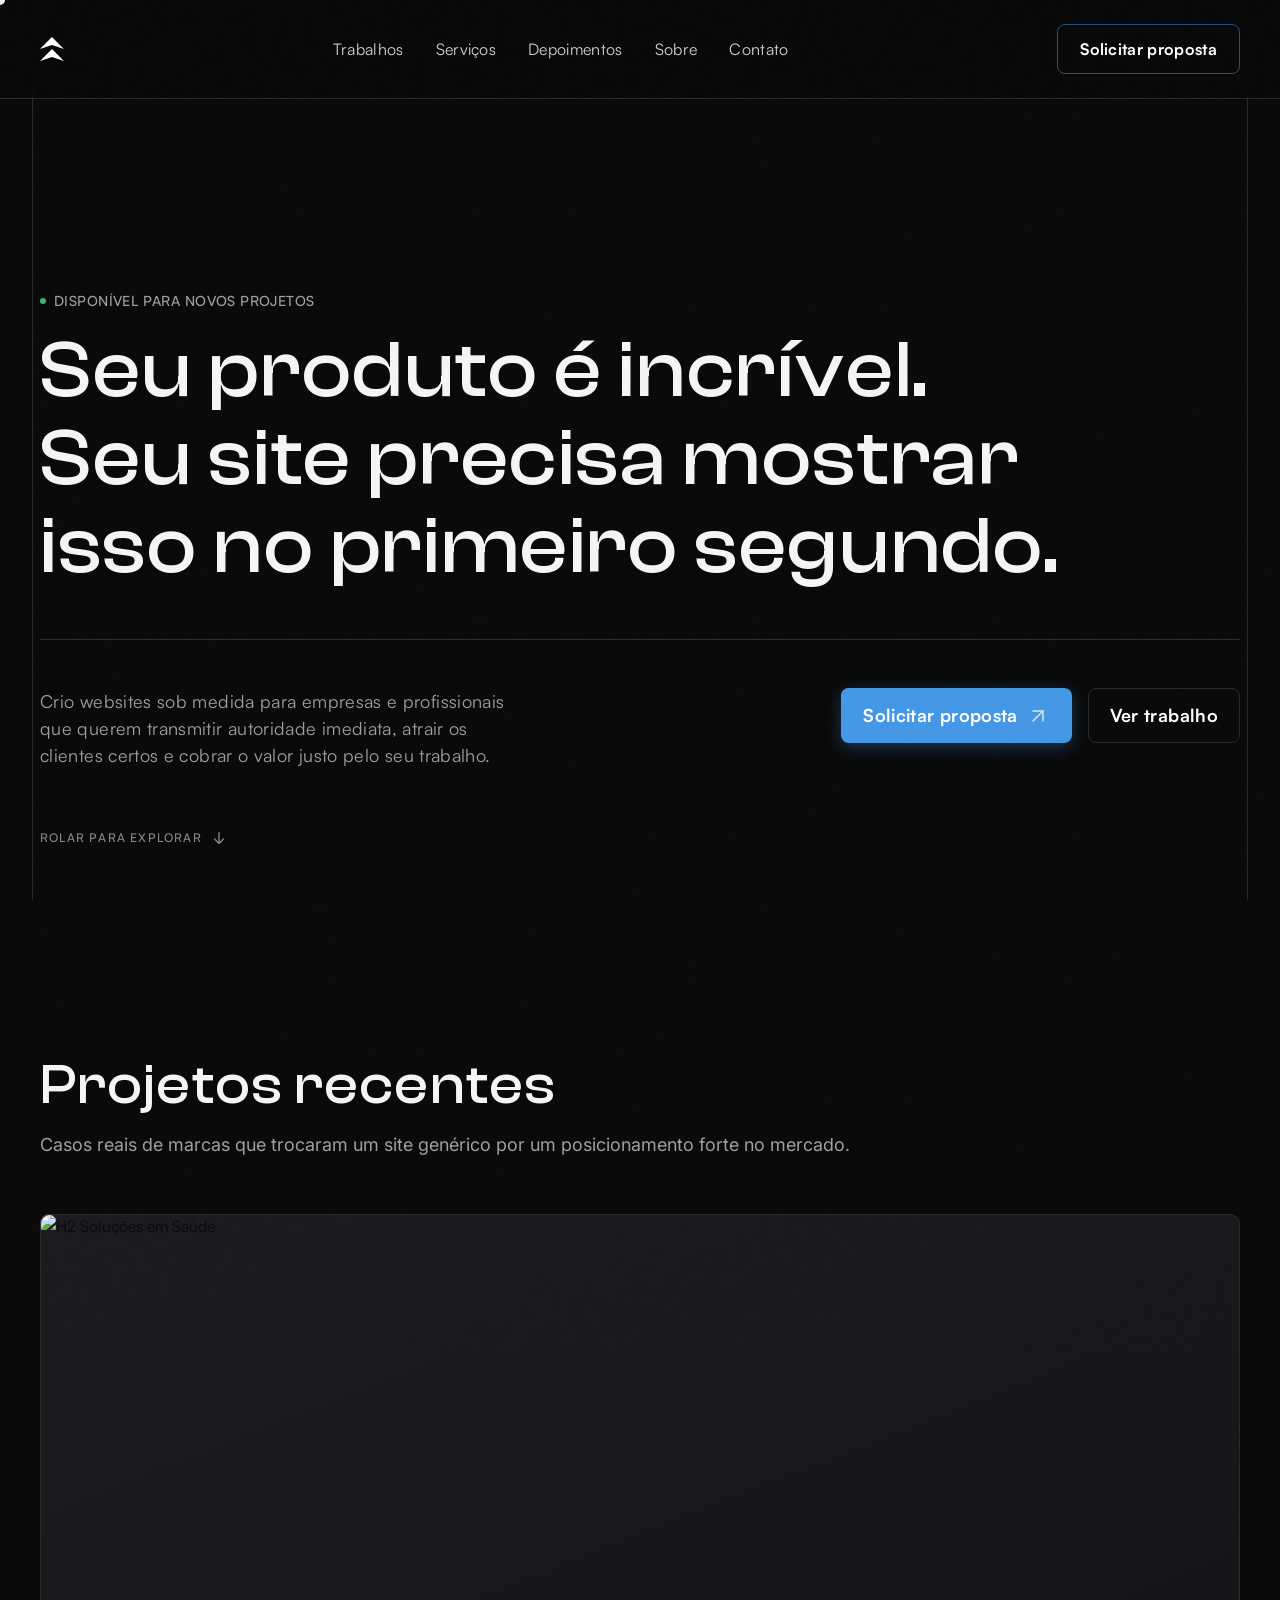
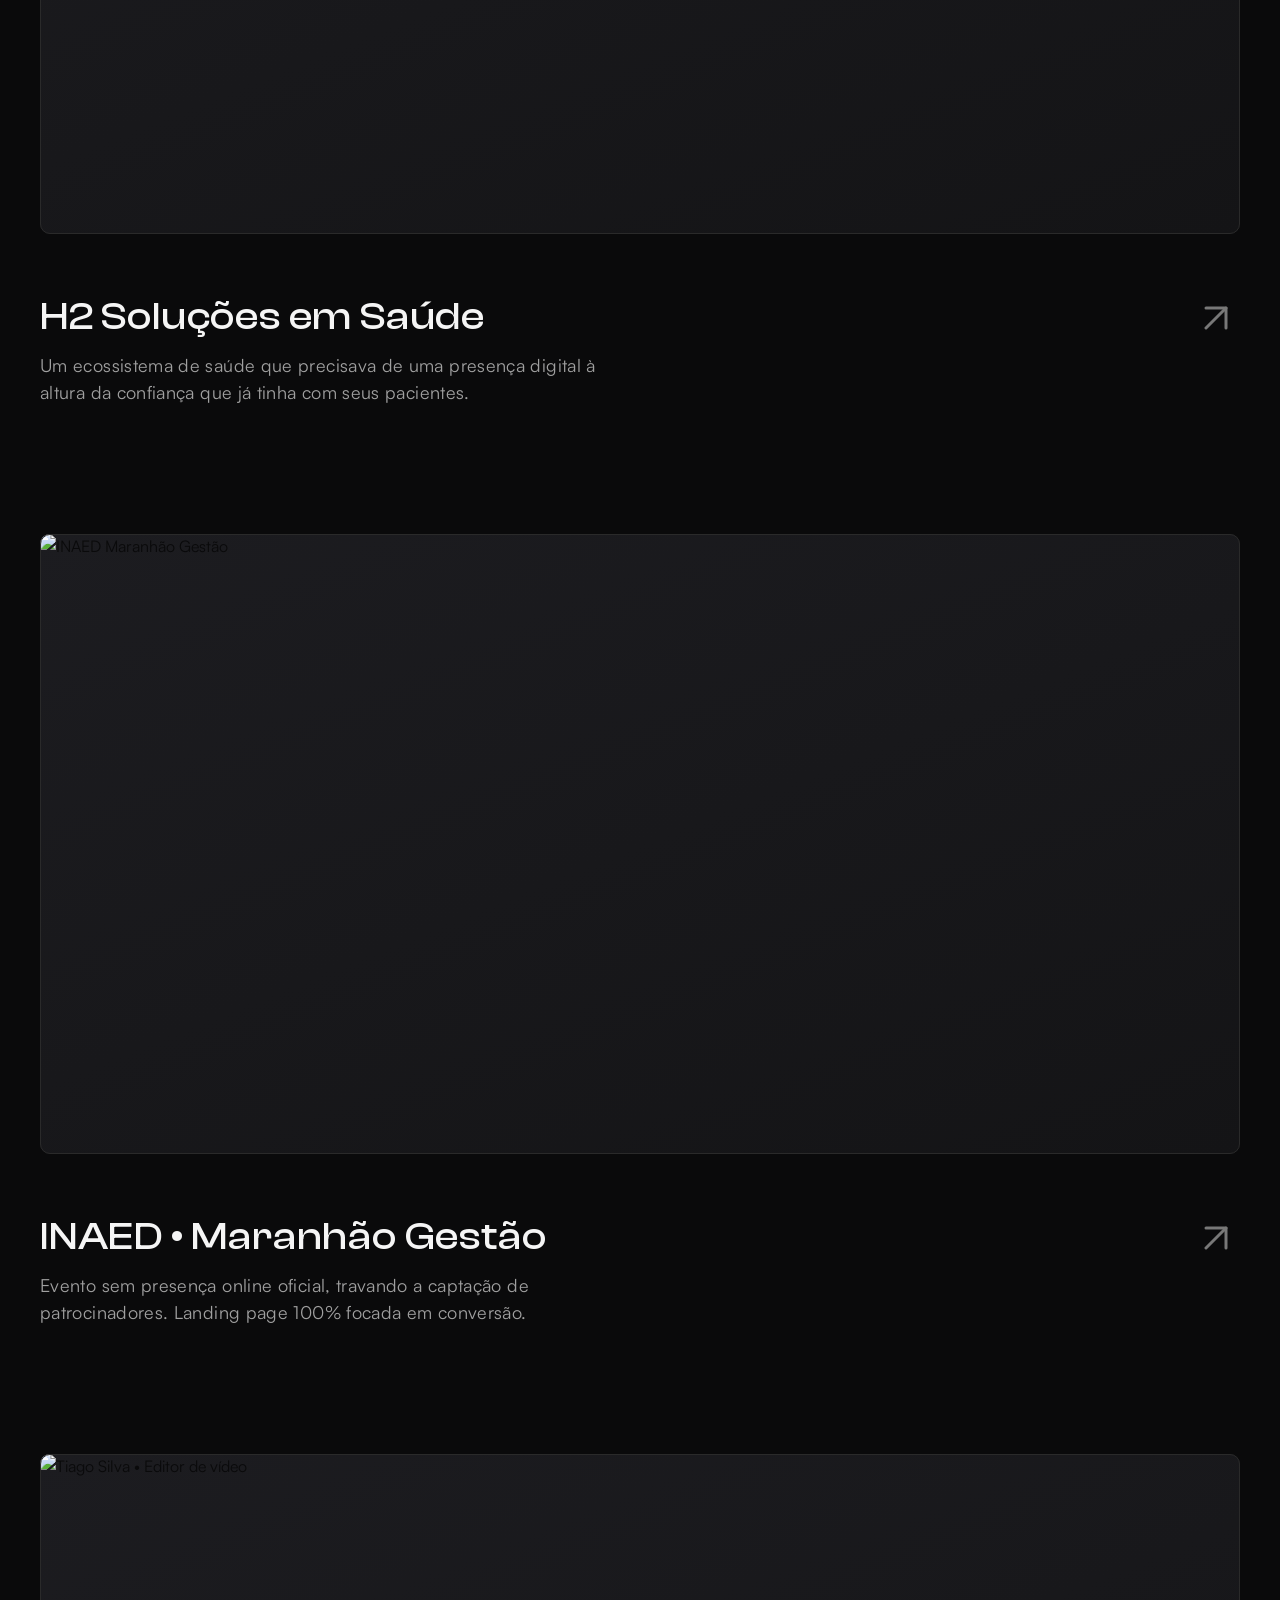
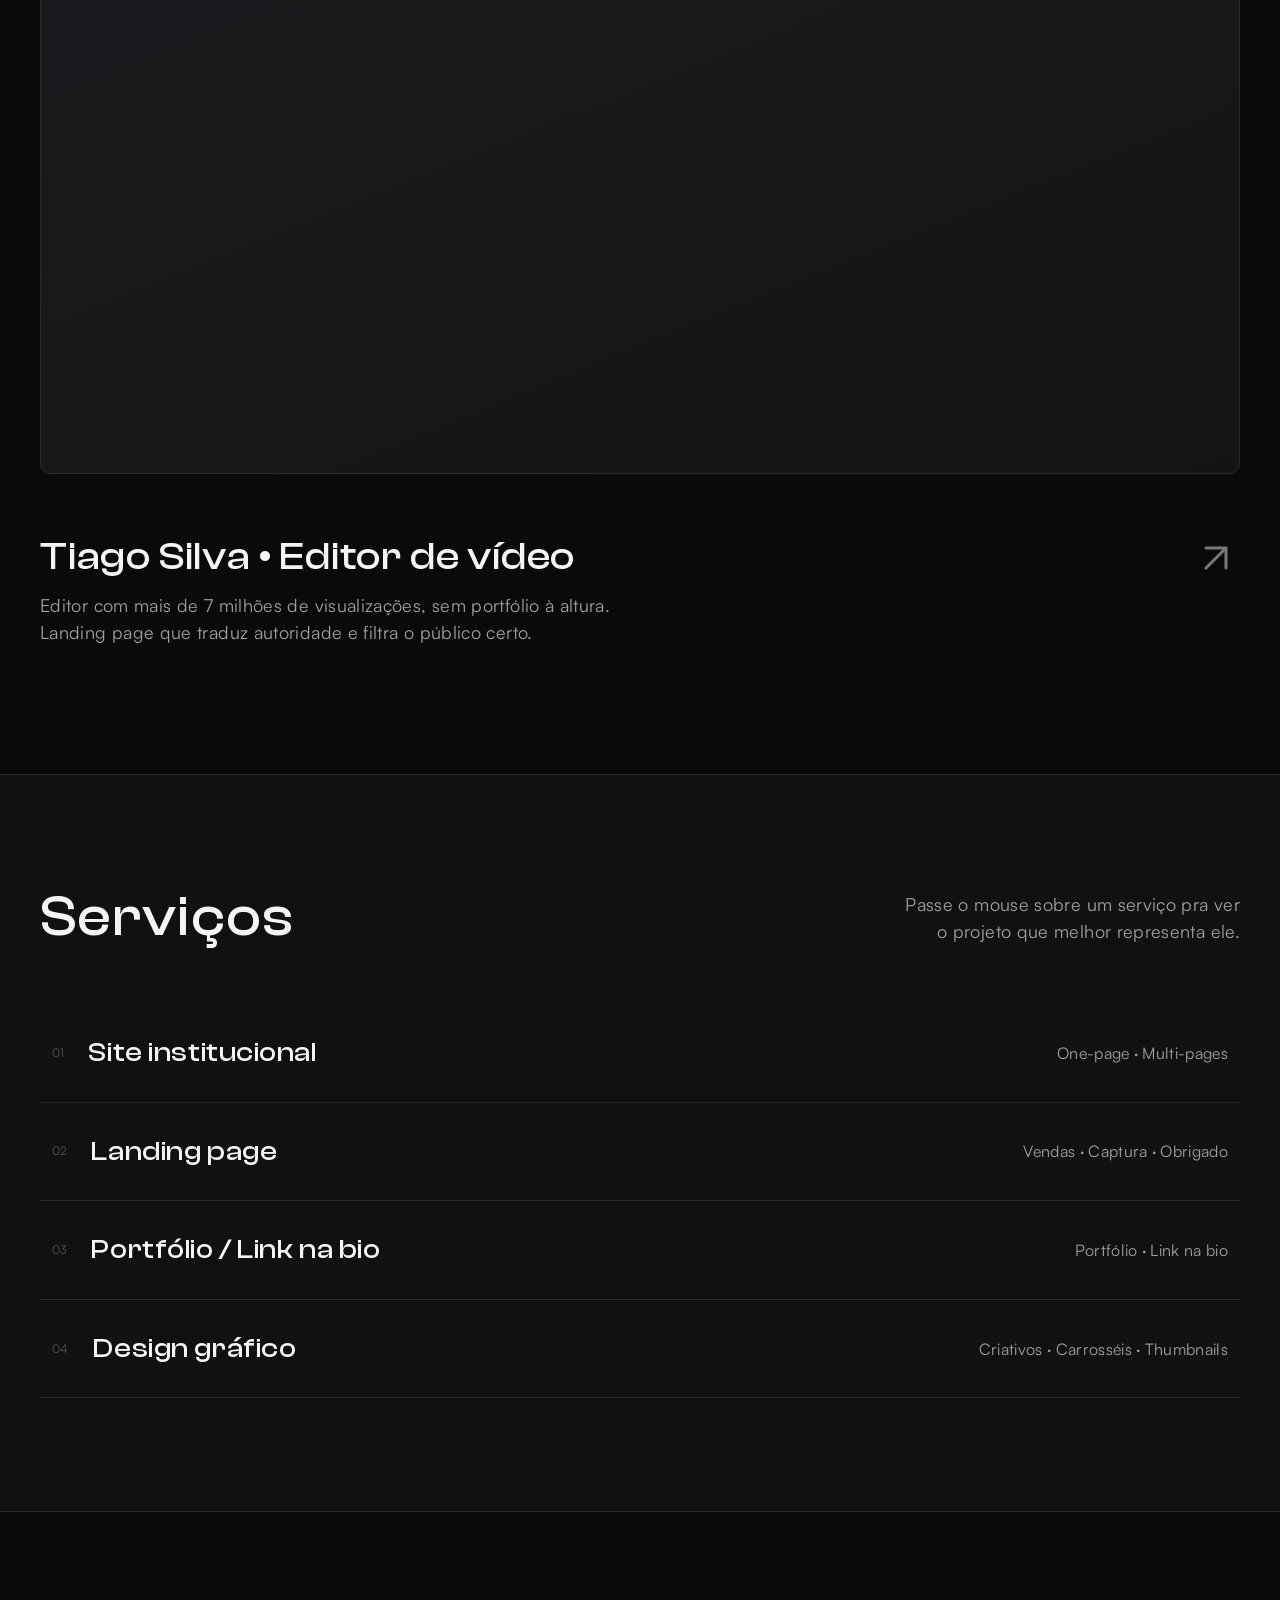
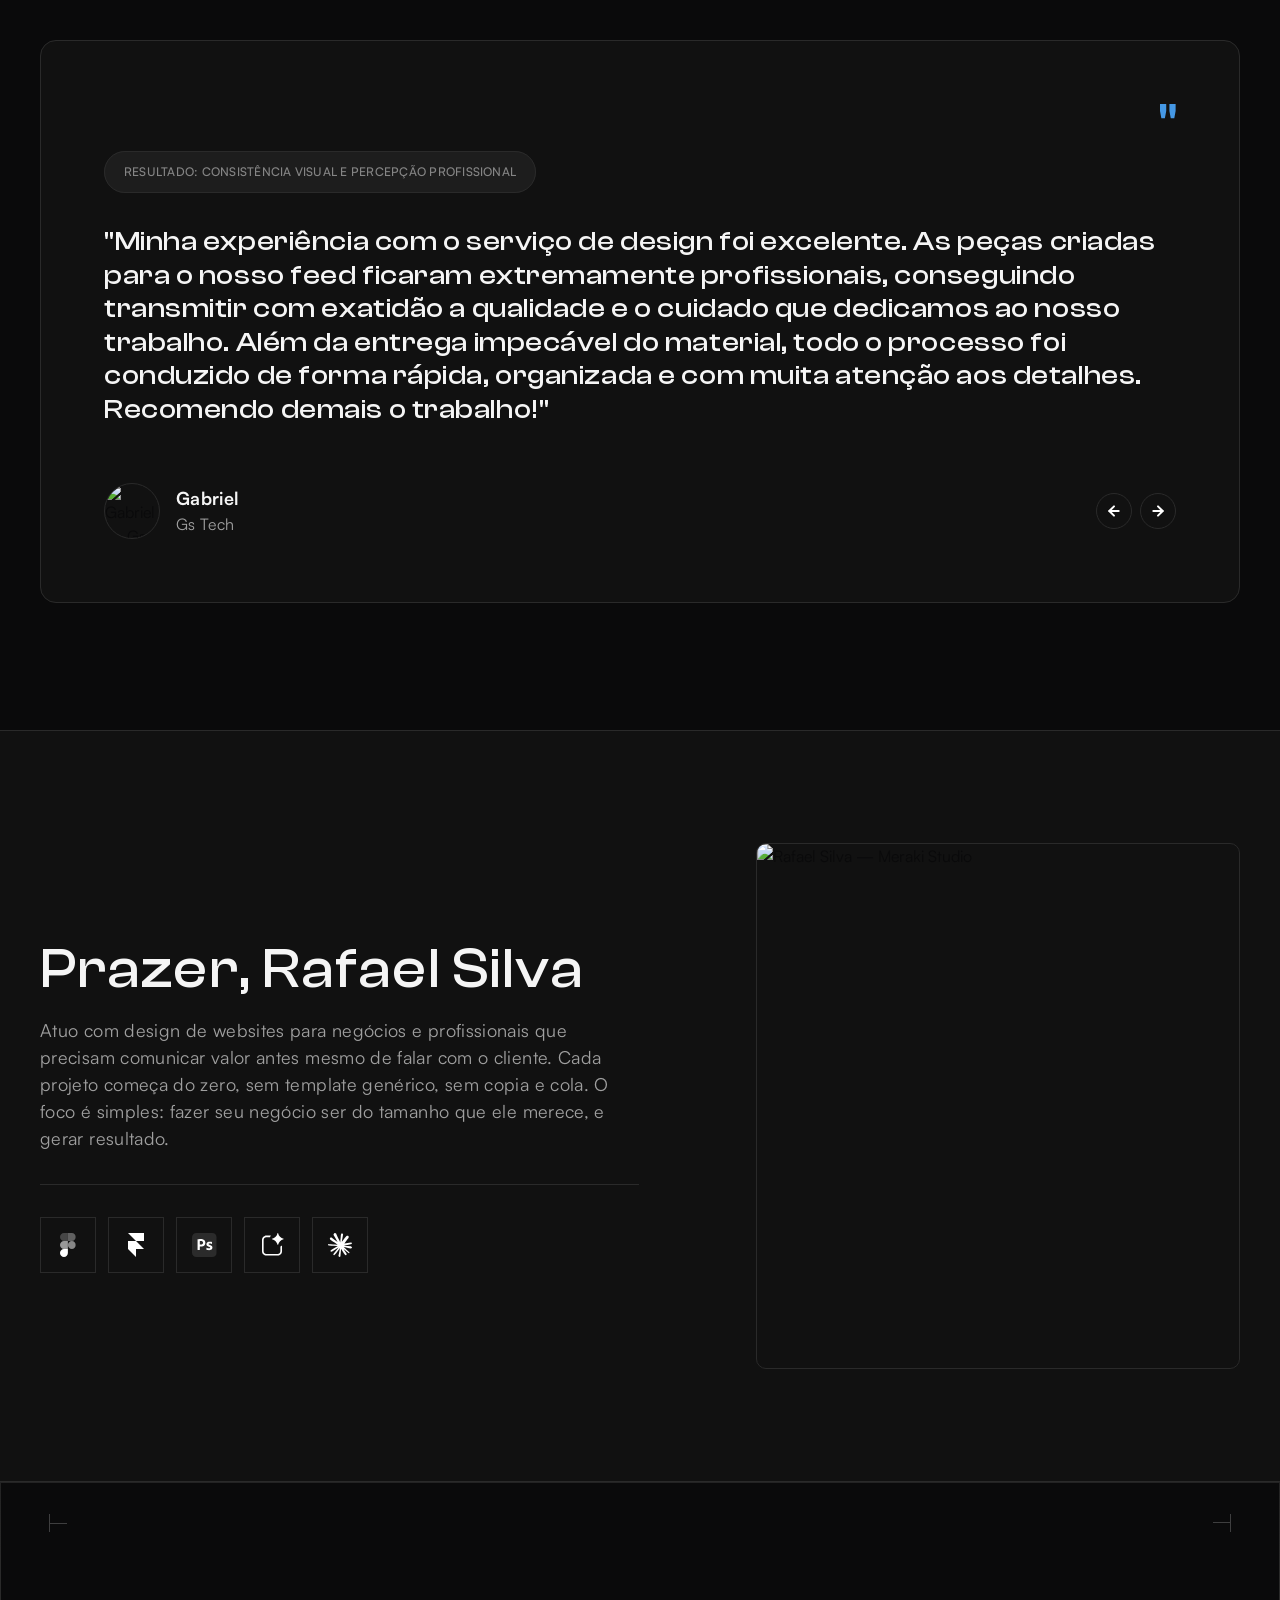
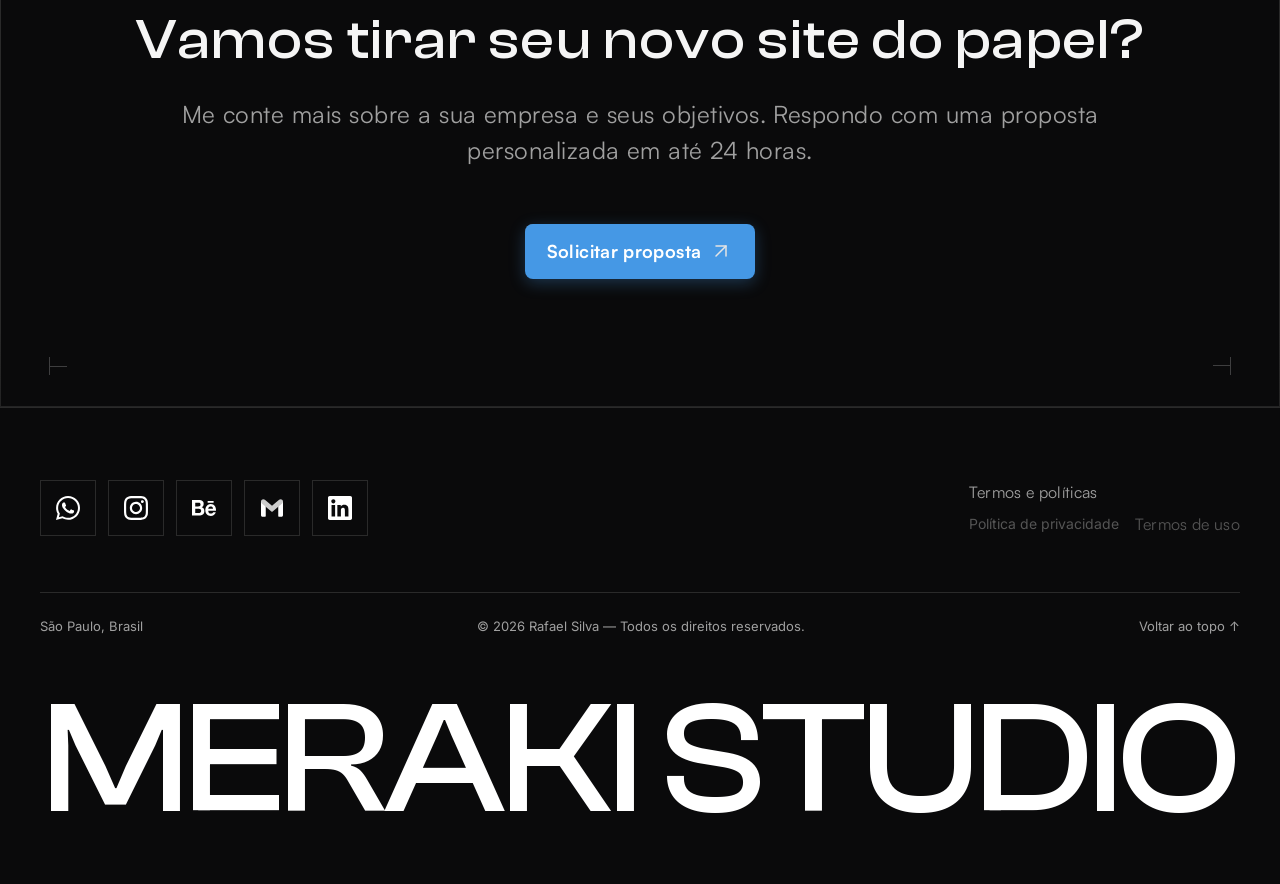
==== index.html @ 30321457 "Fix: Resolve race condition of clientWidth zero on page load by introducing real-time dimension chan" ====
<!DOCTYPE html>
<html lang="pt-BR">
<head>
  <meta charset="UTF-8" />
  <meta name="viewport" content="width=device-width, initial-scale=1.0" />

  <!-- Primary Meta Tags -->
  <title>Meraki Studio — Design de Websites & UI Design</title>
  <meta name="title" content="Meraki Studio — Design de Websites & UI Design" />
  <meta name="description" content="Seu produto é incrível. Seu site precisa mostrar isso no primeiro segundo. Crio websites sob medida para empresas e profissionais que querem transmitir autoridade e converter clientes." />
  <meta name="author" content="Rafael Silva — Meraki Studio" />
  <meta name="theme-color" content="#0A0A0B" />
  <link rel="canonical" href="https://merakistudio.com.br/" />

  <!-- Favicon & App Icons -->
  <link rel="icon" type="image/svg+xml" href="https://res.cloudinary.com/dxlwbkzqq/image/upload/v1784583623/Logo_Branca_2_lqklw1.svg" />
  <link rel="apple-touch-icon" href="https://res.cloudinary.com/dxlwbkzqq/image/upload/v1784583623/Logo_Branca_2_lqklw1.svg" />
  <link rel="manifest" href="site.webmanifest" />

  <!-- Open Graph / Facebook / WhatsApp -->
  <meta property="og:type" content="website" />
  <meta property="og:url" content="https://merakistudio.com.br/" />
  <meta property="og:title" content="Meraki Studio — Design de Websites & UI Design" />
  <meta property="og:description" content="Seu produto é incrível. Seu site precisa mostrar isso no primeiro segundo. Crio websites sob medida para empresas e profissionais que querem transmitir autoridade." />
  <meta property="og:image" content="https://res.cloudinary.com/dxlwbkzqq/image/upload/v1784583721/OG_dglxpv.webp" />
  <meta property="og:locale" content="pt_BR" />
  <meta property="og:site_name" content="Meraki Studio" />

  <!-- Twitter Card -->
  <meta name="twitter:card" content="summary_large_image" />
  <meta name="twitter:url" content="https://merakistudio.com.br/" />
  <meta name="twitter:title" content="Meraki Studio — Design de Websites & UI Design" />
  <meta name="twitter:description" content="Seu produto é incrível. Seu site precisa mostrar isso no primeiro segundo. Crio websites sob medida para empresas e profissionais." />
  <meta name="twitter:image" content="https://res.cloudinary.com/dxlwbkzqq/image/upload/v1784583721/OG_dglxpv.webp" />

  <!-- Schema.org JSON-LD Structured Data for Google -->
  <script type="application/ld+json">
  {
    "@context": "https://schema.org",
    "@type": "ProfessionalService",
    "name": "Meraki Studio",
    "image": "https://res.cloudinary.com/dxlwbkzqq/image/upload/v1784583721/OG_dglxpv.webp",
    "@id": "https://merakistudio.com.br/",
    "url": "https://merakistudio.com.br/",
    "telephone": "+5511979637036",
    "priceRange": "$$",
    "address": {
      "@type": "PostalAddress",
      "addressCountry": "BR"
    },
    "founder": {
      "@type": "Person",
      "name": "Rafael Silva"
    },
    "description": "Estúdio especializado em design de websites, landing pages e UI design para marcas e profissionais que buscam autoridade e conversão."
  }
  </script>

  <!-- Resource Hints for CDN Performance -->
  <link rel="preconnect" href="https://res.cloudinary.com" />
  <link rel="dns-prefetch" href="https://res.cloudinary.com" />

  <!-- Fonts -->
  <link rel="preconnect" href="https://fonts.googleapis.com" />
  <link rel="preconnect" href="https://fonts.gstatic.com" crossorigin />
  <link rel="stylesheet" href="https://fonts.googleapis.com/css2?family=Inter:wght@400;500&display=swap" media="print" onload="this.media='all'" />
  <noscript><link rel="stylesheet" href="https://fonts.googleapis.com/css2?family=Inter:wght@400;500&display=swap" /></noscript>

  <!-- Preload Critical Local Fonts to Prevent Flash of Invisible Text (FOIT) -->
  <link rel="preload" href="./fonts/ClashDisplay-Medium.woff2" as="font" type="font/woff2" crossorigin />
  <link rel="preload" href="./fonts/Satoshi-Variable.woff2" as="font" type="font/woff2" crossorigin />

  <!-- Styles -->
  <link rel="stylesheet" href="global.css" />
  <link rel="stylesheet" href="style.css" />
</head>
<body>
  <!-- Accessibility Skip Link -->
  <a href="#hero" class="skip-link">Pular para o conteúdo principal</a>

  <!-- Premium Noise overlay -->
  <div class="noise-overlay" aria-hidden="true"></div>

  <!-- Custom Contextual Cursor -->
  <div class="custom-cursor" id="custom-cursor" aria-hidden="true">
    <span class="custom-cursor__label" id="custom-cursor-label"></span>
  </div>

  <!-- Background vertical grid guidelines -->
  <div class="grid-lines" aria-hidden="true">
    <div class="grid-line grid-line--left"></div>
    <div class="grid-line grid-line--right"></div>
  </div>


  <!-- ============================================================
       NAVIGATION BAR
       ============================================================ -->
  <nav class="navbar" id="navbar" aria-label="Navegação principal">
    <div class="navbar__inner">

      <!-- Logo -->
      <a href="#hero" class="navbar__logo" aria-label="Meraki Studio - Voltar ao topo">
        <svg width="24" height="24" viewBox="0 0 24 24" fill="none" xmlns="http://www.w3.org/2000/svg" aria-hidden="true">
          <g clip-path="url(#clip0_logo_nav)">
            <path d="M11.9459 0L0 11.9459L11.9459 8.05573L23.8917 11.9459L11.9459 0Z" fill="white"/>
            <path d="M11.9947 11.9841L0.0488281 23.9299L11.9947 20.0398L23.9406 23.9299L11.9947 11.9841Z" fill="white"/>
          </g>
          <defs>
            <clipPath id="clip0_logo_nav">
              <rect width="24" height="24" fill="white"/>
            </clipPath>
          </defs>
        </svg>
      </a>

      <!-- Menu links -->
      <div class="navbar__menu" role="menubar">
        <a href="#trabalho" class="navbar__link" role="menuitem">Trabalhos</a>
        <a href="#servicos" class="navbar__link" role="menuitem">Serviços</a>
        <a href="#depoimentos" class="navbar__link" role="menuitem">Depoimentos</a>
        <a href="#sobre" class="navbar__link" role="menuitem">Sobre</a>
        <a href="#contato" class="navbar__link" role="menuitem">Contato</a>
      </div>

      <!-- Action Button & Hamburger -->
      <div class="navbar__actions">
        <a href="https://api.whatsapp.com/send?phone=5511979637036&text=Ol%C3%A1%20Rafael,%20tudo%20bem?%20Vim%20do%20seu%20site%20e%20preciso%20tirar%20algumas%20d%C3%BAvidas..." class="btn navbar__cta" id="btn-navbar-proposta" target="_blank" rel="noopener noreferrer">
          Solicitar proposta
        </a>
        <button class="navbar__hamburger" id="navbar-hamburger" aria-label="Abrir menu de navegação" aria-expanded="false" aria-controls="mobile-menu">
          <span class="hamburger-bar"></span>
          <span class="hamburger-bar"></span>
          <span class="hamburger-bar"></span>
        </button>
      </div>

    </div>
  </nav>

  <!-- Mobile Navigation Drawer -->
  <div class="mobile-menu" id="mobile-menu" aria-hidden="true" role="dialog" aria-label="Menu de navegação mobile">
    <div class="mobile-menu__inner">
      <div class="mobile-menu__header">
        <span class="mobile-menu__title">Navegação</span>
        <button class="mobile-menu__close" id="mobile-menu-close" aria-label="Fechar menu">
          <svg width="24" height="24" viewBox="0 0 24 24" fill="none" xmlns="http://www.w3.org/2000/svg" aria-hidden="true">
            <path d="M18 6L6 18M6 6L18 18" stroke="white" stroke-width="2" stroke-linecap="round"/>
          </svg>
        </button>
      </div>
      <div class="mobile-menu__links">
        <a href="#trabalho" class="mobile-menu__link">Trabalhos</a>
        <a href="#servicos" class="mobile-menu__link">Serviços</a>
        <a href="#depoimentos" class="mobile-menu__link">Depoimentos</a>
        <a href="#sobre" class="mobile-menu__link">Sobre</a>
        <a href="#contato" class="mobile-menu__link">Contato</a>
      </div>
      <div class="mobile-menu__footer">
        <a href="https://api.whatsapp.com/send?phone=5511979637036&text=Ol%C3%A1%20Rafael,%20tudo%20bem?%20Vim%20do%20seu%20site%20e%20preciso%20tirar%20algumas%20d%C3%BAvidas..." class="btn btn--primary mobile-menu__cta" target="_blank" rel="noopener noreferrer">
          Falar no WhatsApp
        </a>
      </div>
    </div>
  </div>

  <!-- ============================================================
       HERO SECTION
       ============================================================ -->
  <section class="hero" id="hero" aria-label="Apresentação">
    <!-- WebGL Shader Background -->
    <div class="hero__shader">
      <canvas id="glcanvas"></canvas>
      <div class="hero__shader-mask"></div>
    </div>

    <div class="hero__inner">

      <!-- Status badge -->
      <div class="hero__content reveal">
        <div class="hero__header">
          <div class="hero__badge" aria-label="Status: disponível para novos projetos">
            <svg width="6" height="6" viewBox="0 0 6 6" fill="none" xmlns="http://www.w3.org/2000/svg" aria-hidden="true">
              <rect width="6" height="6" rx="3" fill="#4CAF6F"/>
            </svg>
            <span class="hero__badge-label">DISPONÍVEL PARA NOVOS PROJETOS</span>
          </div>

          <!-- Headline -->
          <h1 class="hero__headline">Seu produto é incrível. Seu site precisa mostrar isso no primeiro segundo.</h1>
        </div>

        <!-- Divider -->
        <hr class="hero__divider" />

        <!-- Bottom row -->
        <div class="hero__bottom">
          <p class="hero__description">
            Crio websites sob medida para empresas e profissionais que querem transmitir autoridade imediata, atrair os clientes certos e cobrar o valor justo pelo seu trabalho.
          </p>

          <div class="hero__actions">
            <a href="https://api.whatsapp.com/send?phone=5511979637036&text=Ol%C3%A1%20Rafael,%20tudo%20bem?%20Vim%20do%20seu%20site%20e%20preciso%20tirar%20algumas%20d%C3%BAvidas..." class="btn btn--primary" id="btn-solicitar-proposta" target="_blank" rel="noopener noreferrer">
              Solicitar proposta
              <svg width="24" height="24" viewBox="0 0 24 24" fill="none" xmlns="http://www.w3.org/2000/svg" aria-hidden="true">
                <path d="M7 17L17 7" stroke="#E5E5E5" stroke-width="1.5" stroke-linecap="round" stroke-linejoin="round"/>
                <path d="M7 7H17V17" stroke="#E5E5E5" stroke-width="1.5" stroke-linecap="round" stroke-linejoin="round"/>
              </svg>
            </a>
            <a href="#trabalho" class="btn btn--outline" id="btn-ver-trabalho">
              Ver trabalho
            </a>
          </div>
        </div>

        <!-- Scroll indicator -->
        <a href="#trabalho" class="hero__scroll-indicator" aria-label="Rolar para os projetos">
          <span>ROLAR PARA EXPLORAR</span>
          <svg width="18" height="18" viewBox="0 0 20 20" fill="none" xmlns="http://www.w3.org/2000/svg" aria-hidden="true">
            <path d="M10 4V16M10 16L15 11M10 16L5 11" stroke="currentColor" stroke-width="1.5" stroke-linecap="round" stroke-linejoin="round"/>
          </svg>
        </a>
      </div>

    </div>
  </section>

  <!-- ============================================================
       PROJETOS RECENTES SECTION
       ============================================================ -->
  <section class="projects" id="trabalho" aria-label="Projetos recentes">
    <div class="projects__inner">

      <!-- Section header -->
      <header class="projects__header reveal">
        <h2 class="projects__title">Projetos recentes</h2>
        <p class="projects__subtitle">Casos reais de marcas que trocaram um site genérico por um posicionamento forte no mercado.</p>
      </header>

      <!-- Project list -->
      <div class="projects__list">

        <!-- Project 1 — H2 Soluções em Saúde -->
        <article class="project-card reveal" id="projeto-h2-saude">
          <a href="projetos/h2solucoes.html" class="project-card__link-wrapper">
            <div class="project-card__mockup" aria-label="Mockup do projeto H2 Soluções em Saúde">
              <img src="https://res.cloudinary.com/dxlwbkzqq/image/upload/v1784945924/01_Abertura_1_pjjmzs.webp" alt="H2 Soluções em Saúde" class="project-card__mockup-img" loading="lazy" decoding="async" />
            </div>
          </a>
          <div class="project-card__info">
            <a href="projetos/h2solucoes.html" class="project-card__text project-card__text--link">
              <h3 class="project-card__name">H2 Soluções em Saúde</h3>
              <p class="project-card__desc">Um ecossistema de saúde que precisava de uma presença digital à altura da confiança que já tinha com seus pacientes.</p>
            </a>
            <a href="projetos/h2solucoes.html" class="project-card__link" aria-label="Ver projeto H2 Soluções em Saúde">
              <svg width="48" height="48" viewBox="0 0 48 48" fill="none" xmlns="http://www.w3.org/2000/svg" aria-hidden="true">
                <path d="M14 34L34 14" stroke="#E5E5E5" stroke-width="3" stroke-linecap="round" stroke-linejoin="round"/>
                <path d="M14 14H34V34" stroke="#E5E5E5" stroke-width="3" stroke-linecap="round" stroke-linejoin="round"/>
              </svg>
            </a>
          </div>
        </article>

        <!-- Project 2 — INAED Maranhão Gestão -->
        <article class="project-card reveal" id="projeto-inaed">
          <a href="projetos/inaed.html" class="project-card__link-wrapper">
            <div class="project-card__mockup" aria-label="Mockup do projeto INAED Maranhão Gestão">
              <img src="https://res.cloudinary.com/dxlwbkzqq/image/upload/v1784945327/01_Abertura_sr82gt.webp" alt="INAED Maranhão Gestão" class="project-card__mockup-img" loading="lazy" decoding="async" />
            </div>
          </a>
          <div class="project-card__info">
            <a href="projetos/inaed.html" class="project-card__text project-card__text--link">
              <h3 class="project-card__name">INAED  •  Maranhão Gestão</h3>
              <p class="project-card__desc">Evento sem presença online oficial, travando a captação de patrocinadores. Landing page 100% focada em conversão.</p>
            </a>
            <a href="projetos/inaed.html" class="project-card__link" aria-label="Ver projeto INAED Maranhão Gestão">
              <svg width="48" height="48" viewBox="0 0 48 48" fill="none" xmlns="http://www.w3.org/2000/svg" aria-hidden="true">
                <path d="M14 34L34 14" stroke="#E5E5E5" stroke-width="3" stroke-linecap="round" stroke-linejoin="round"/>
                <path d="M14 14H34V34" stroke="#E5E5E5" stroke-width="3" stroke-linecap="round" stroke-linejoin="round"/>
              </svg>
            </a>
          </div>
        </article>

        <!-- Project 3 — Tiago Silva Editor de vídeo -->
        <article class="project-card reveal" id="projeto-tiago-silva">
          <a href="projetos/tiagosilva.html" class="project-card__link-wrapper">
            <div class="project-card__mockup" aria-label="Mockup do projeto Tiago Silva Editor de vídeo">
              <img src="https://res.cloudinary.com/dxlwbkzqq/image/upload/v1784946922/01_Abertura_resultado_lc2or7.webp" alt="Tiago Silva • Editor de vídeo" class="project-card__mockup-img" loading="lazy" decoding="async" />
            </div>
          </a>
          <div class="project-card__info">
            <a href="projetos/tiagosilva.html" class="project-card__text project-card__text--link">
              <h3 class="project-card__name">Tiago Silva  •  Editor de vídeo</h3>
              <p class="project-card__desc">Editor com mais de 7 milhões de visualizações, sem portfólio à altura. Landing page que traduz autoridade e filtra o público certo.</p>
            </a>
            <a href="projetos/tiagosilva.html" class="project-card__link" aria-label="Ver projeto Tiago Silva Editor de vídeo">
              <svg width="48" height="48" viewBox="0 0 48 48" fill="none" xmlns="http://www.w3.org/2000/svg" aria-hidden="true">
                <path d="M14 34L34 14" stroke="#E5E5E5" stroke-width="3" stroke-linecap="round" stroke-linejoin="round"/>
                <path d="M14 14H34V34" stroke="#E5E5E5" stroke-width="3" stroke-linecap="round" stroke-linejoin="round"/>
              </svg>
            </a>
          </div>
        </article>

      </div>
    </div>
  </section>

  <!-- ============================================================
       SERVIÇOS SECTION
       ============================================================ -->
  <section class="services" id="servicos" aria-label="Serviços">
    <div class="services__inner">

      <!-- Section header -->
      <div class="services__header reveal">
        <h2 class="services__title">Serviços</h2>
        <p class="services__hint">Passe o mouse sobre um serviço pra ver o projeto que melhor representa ele.</p>
      </div>

      <!-- Service list -->
      <ul class="services__list reveal" role="list">

        <li class="service-row" id="servico-site-institucional">
          <span class="service-row__number" aria-hidden="true">01</span>
          <span class="service-row__name">Site institucional</span>
          <span class="service-row__tags">One-page · Multi-pages</span>
        </li>

        <li class="service-row" id="servico-landing-page">
          <span class="service-row__number" aria-hidden="true">02</span>
          <span class="service-row__name">Landing page</span>
          <span class="service-row__tags">Vendas · Captura · Obrigado</span>
        </li>

        <li class="service-row" id="servico-portfolio">
          <span class="service-row__number" aria-hidden="true">03</span>
          <span class="service-row__name">Portfólio / Link na bio</span>
          <span class="service-row__tags">Portfólio · Link na bio</span>
        </li>

        <li class="service-row" id="servico-design-grafico">
          <span class="service-row__number" aria-hidden="true">04</span>
          <span class="service-row__name">Design gráfico</span>
          <span class="service-row__tags">Criativos · Carrosséis · Thumbnails</span>
        </li>

      </ul>

      <!-- Floating cursor image preview -->
      <div class="services__floating-preview" id="services-preview" aria-hidden="true">
        <div class="services__preview-track" id="services-preview-track">
          <div class="services__preview-item" data-service="servico-site-institucional">
            <img src="https://res.cloudinary.com/dxlwbkzqq/image/upload/f_auto,q_auto/v1784950984/Servi%C3%A7os_1_u1o4uz.webp" alt="Site institucional preview" loading="lazy" decoding="async">
          </div>
          <div class="services__preview-item" data-service="servico-landing-page">
            <img src="https://res.cloudinary.com/dxlwbkzqq/image/upload/f_auto,q_auto/v1784950985/Servi%C3%A7os_2_tq5vuw.webp" alt="Landing page preview" loading="lazy" decoding="async">
          </div>
          <div class="services__preview-item" data-service="servico-portfolio">
            <img src="https://res.cloudinary.com/dxlwbkzqq/image/upload/f_auto,q_auto/v1784950992/Servi%C3%A7os_3_qmtasm.webp" alt="Portfólio preview" loading="lazy" decoding="async">
          </div>
          <div class="services__preview-item" data-service="servico-design-grafico">
            <img src="https://res.cloudinary.com/dxlwbkzqq/image/upload/f_auto,q_auto/v1784950994/Servi%C3%A7os_4_sq6aag.webp" alt="Design gráfico preview" loading="lazy" decoding="async">
          </div>
        </div>
      </div>

    </div>
  </section>

  <!-- ============================================================
       DEPOIMENTOS SECTION
       ============================================================ -->
  <section class="testimonials" id="depoimentos" aria-label="Depoimentos">
    <div class="testimonials__inner">

      <div class="testimonials__card reveal" role="region" aria-label="Carrossel de depoimentos">

        <!-- Quote icon — top right -->
        <div class="testimonials__quote-icon" aria-hidden="true">
          <svg width="16" height="15" viewBox="0 0 16 15" fill="none" xmlns="http://www.w3.org/2000/svg">
            <path d="M14.28 14.224H10.752L9.408 7V0H15.624V7L14.28 14.224ZM4.872 14.224H1.344L0 7V0H6.216V7L4.872 14.224Z" fill="#4598E5"/>
          </svg>
        </div>

        <!-- Slides wrapper -->
        <div class="testimonials__body">

          <!-- Slide track -->
          <div class="testimonials__track" id="testimonials-track">

            <!-- Slide 1 -->
            <div class="testimonial-slide" id="slide-1" aria-hidden="false">
              <div class="testimonial-slide__top">
                <span class="testimonial-slide__tag">RESULTADO: CONSISTÊNCIA VISUAL E PERCEPÇÃO PROFISSIONAL</span>
                <blockquote class="testimonial-slide__quote">
                  "Minha experiência com o serviço de design foi excelente. As peças criadas para o nosso feed ficaram extremamente profissionais, conseguindo transmitir com exatidão a qualidade e o cuidado que dedicamos ao nosso trabalho. Além da entrega impecável do material, todo o processo foi conduzido de forma rápida, organizada e com muita atenção aos detalhes. Recomendo demais o trabalho!"
                </blockquote>
              </div>
              <div class="testimonial-slide__footer">
                <div class="testimonial-slide__author">
                  <img src="https://res.cloudinary.com/dxlwbkzqq/image/upload/f_auto,q_auto/v1779918799/Foto_de_Perfil_V2_lylnia.avif" alt="Gabriel — Gs Tech" class="testimonial-slide__avatar" width="48" height="48" loading="lazy" decoding="async" />
                  <div class="testimonial-slide__author-info">
                    <span class="testimonial-slide__author-name">Gabriel</span>
                    <span class="testimonial-slide__author-role">Gs Tech</span>
                  </div>
                </div>
                <!-- Navigation -->
                <div class="testimonials__nav" aria-label="Navegação de depoimentos">
                  <button class="testimonials__nav-btn testimonials__nav-btn--prev" aria-label="Depoimento anterior">
                    <svg width="16" height="16" viewBox="0 0 16 16" fill="none" xmlns="http://www.w3.org/2000/svg" aria-hidden="true">
                      <path d="M12.6668 8L3.3335 8" stroke="white" stroke-width="2" stroke-linecap="round" stroke-linejoin="round"/>
                      <path d="M8.00016 12.6665L3.3335 7.99984L8.00016 3.33317" stroke="white" stroke-width="2" stroke-linecap="round" stroke-linejoin="round"/>
                    </svg>
                  </button>
                  <button class="testimonials__nav-btn testimonials__nav-btn--next" aria-label="Próximo depoimento">
                    <svg width="16" height="16" viewBox="0 0 16 16" fill="none" xmlns="http://www.w3.org/2000/svg" aria-hidden="true">
                      <path d="M3.33317 8L12.6665 8" stroke="white" stroke-width="2" stroke-linecap="round" stroke-linejoin="round"/>
                      <path d="M7.99984 3.3335L12.6665 8.00016L7.99984 12.6668" stroke="white" stroke-width="2" stroke-linecap="round" stroke-linejoin="round"/>
                    </svg>
                  </button>
                </div>
              </div>
            </div>

            <!-- Slide 2 -->
            <div class="testimonial-slide" id="slide-2" aria-hidden="true">
              <div class="testimonial-slide__top">
                <span class="testimonial-slide__tag">RESULTADO: PRESENÇA DIGITAL QUE GERA AUTORIDADE</span>
                <blockquote class="testimonial-slide__quote">
                  "Excelente serviço de design! O site criado ficou extremamente profissional e transmitiu toda a qualidade do nosso serviço. O processo foi rápido, organizado e com muita atenção aos detalhes do projeto. Recomendo fortemente!"
                </blockquote>
              </div>
              <div class="testimonial-slide__footer">
                <div class="testimonial-slide__author">
                  <img src="https://res.cloudinary.com/dxlwbkzqq/image/upload/f_auto,q_auto/v1779915325/Foto-de-perfil_a7zrqu.webp" alt="Tiago Silva • Editor de vídeo" class="testimonial-slide__avatar" width="48" height="48" loading="lazy" decoding="async" />
                  <div class="testimonial-slide__author-info">
                    <span class="testimonial-slide__author-name">Tiago Silva</span>
                    <span class="testimonial-slide__author-role">Editor de vídeo</span>
                  </div>
                </div>
                <!-- Navigation -->
                <div class="testimonials__nav" aria-label="Navegação de depoimentos">
                  <button class="testimonials__nav-btn testimonials__nav-btn--prev" aria-label="Depoimento anterior">
                    <svg width="16" height="16" viewBox="0 0 16 16" fill="none" xmlns="http://www.w3.org/2000/svg" aria-hidden="true">
                      <path d="M12.6668 8L3.3335 8" stroke="white" stroke-width="2" stroke-linecap="round" stroke-linejoin="round"/>
                      <path d="M8.00016 12.6665L3.3335 7.99984L8.00016 3.33317" stroke="white" stroke-width="2" stroke-linecap="round" stroke-linejoin="round"/>
                    </svg>
                  </button>
                  <button class="testimonials__nav-btn testimonials__nav-btn--next" aria-label="Próximo depoimento">
                    <svg width="16" height="16" viewBox="0 0 16 16" fill="none" xmlns="http://www.w3.org/2000/svg" aria-hidden="true">
                      <path d="M3.33317 8L12.6665 8" stroke="white" stroke-width="2" stroke-linecap="round" stroke-linejoin="round"/>
                      <path d="M7.99984 3.3335L12.6665 8.00016L7.99984 12.6668" stroke="white" stroke-width="2" stroke-linecap="round" stroke-linejoin="round"/>
                    </svg>
                  </button>
                </div>
              </div>
            </div>

            <!-- Slide 3 -->
            <div class="testimonial-slide" id="slide-3" aria-hidden="true">
              <div class="testimonial-slide__top">
                <span class="testimonial-slide__tag">RESULTADO: LANDING PAGE QUE CONVERTEU PATROCINADORES</span>
                <blockquote class="testimonial-slide__quote">
                  "Em menos de uma semana tínhamos uma página que transmitia exatamente o que o evento precisava comunicar. A captação de patrocinadores foi muito mais fácil depois disso."
                </blockquote>
              </div>
              <div class="testimonial-slide__footer">
                <div class="testimonial-slide__author">
                  <svg width="56" height="56" viewBox="0 0 56 56" fill="none" xmlns="http://www.w3.org/2000/svg" aria-hidden="true" class="testimonial-slide__avatar">
                    <rect x="0.5" y="0.5" width="55" height="55" rx="27.5" fill="url(#avatar-grad-3)" stroke="#2A2A2A"/>
                    <defs>
                      <linearGradient id="avatar-grad-3" x1="0" y1="0" x2="56" y2="56" gradientUnits="userSpaceOnUse">
                        <stop stop-color="#1C1C20"/>
                        <stop offset="1" stop-color="#141416"/>
                      </linearGradient>
                    </defs>
                  </svg>
                  <div class="testimonial-slide__author-info">
                    <span class="testimonial-slide__author-name">Ricardo Alves</span>
                    <span class="testimonial-slide__author-role">Coordenador, INAED</span>
                  </div>
                </div>
                <!-- Navigation -->
                <div class="testimonials__nav" aria-label="Navegação de depoimentos">
                  <button class="testimonials__nav-btn testimonials__nav-btn--prev" aria-label="Depoimento anterior">
                    <svg width="16" height="16" viewBox="0 0 16 16" fill="none" xmlns="http://www.w3.org/2000/svg" aria-hidden="true">
                      <path d="M12.6668 8L3.3335 8" stroke="white" stroke-width="2" stroke-linecap="round" stroke-linejoin="round"/>
                      <path d="M8.00016 12.6665L3.3335 7.99984L8.00016 3.33317" stroke="white" stroke-width="2" stroke-linecap="round" stroke-linejoin="round"/>
                    </svg>
                  </button>
                  <button class="testimonials__nav-btn testimonials__nav-btn--next" aria-label="Próximo depoimento">
                    <svg width="16" height="16" viewBox="0 0 16 16" fill="none" xmlns="http://www.w3.org/2000/svg" aria-hidden="true">
                      <path d="M3.33317 8L12.6665 8" stroke="white" stroke-width="2" stroke-linecap="round" stroke-linejoin="round"/>
                      <path d="M7.99984 3.3335L12.6665 8.00016L7.99984 12.6668" stroke="white" stroke-width="2" stroke-linecap="round" stroke-linejoin="round"/>
                    </svg>
                  </button>
                </div>
              </div>
            </div>

          </div><!-- /.testimonials__track -->

        </div><!-- /.testimonials__body -->
      </div><!-- /.testimonials__card -->

    </div>
  </section>

  <!-- ============================================================
       SOBRE / RAFAEL SECTION
       ============================================================ -->
  <section class="about" id="sobre" aria-label="Sobre Rafael Silva">
    <div class="about__inner">

      <!-- Left column -->
      <div class="about__left reveal">

        <!-- Header group -->
        <div class="about__header">
          <h2 class="about__title">Prazer, Rafael Silva</h2>
          <p class="about__bio">Atuo com design de websites para negócios e profissionais que precisam comunicar valor antes mesmo de falar com o cliente. Cada projeto começa do zero, sem template genérico, sem copia e cola. O foco é simples: fazer seu negócio ser do tamanho que ele merece, e gerar resultado.</p>
        </div>

        <!-- Divider -->
        <hr class="about__divider" />

        <!-- Tools row -->
        <div class="about__tools" role="list" aria-label="Ferramentas utilizadas">

          <!-- Figma -->
          <div class="tool-icon" role="listitem" aria-label="Figma">
            <svg width="16" height="24" viewBox="0 0 16 24" fill="none" xmlns="http://www.w3.org/2000/svg" aria-hidden="true">
              <g clip-path="url(#clip0_figma)">
                <mask id="mask0_figma" style="mask-type:luminance" maskUnits="userSpaceOnUse" x="0" y="0" width="16" height="24">
                  <path d="M15.8025 0H0V24H15.8025V0Z" fill="white"/>
                </mask>
                <g mask="url(#mask0_figma)">
                  <path d="M3.95061 24C6.13135 24 7.90124 22.208 7.90124 20V16H3.95061C1.76988 16 0 17.792 0 20C0 22.208 1.76988 24 3.95061 24Z" fill="white"/>
                  <path d="M0 12C0 9.79199 1.76988 8 3.95061 8H7.90124V16H3.95061C1.76988 16 0 14.208 0 12Z" fill="#989898"/>
                  <path d="M0 3.99999C0 1.792 1.76988 0 3.95061 0H7.90124V8.00001H3.95061C1.76988 8.00001 0 6.20799 0 3.99999Z" fill="#464646"/>
                  <path d="M7.90137 0H11.852C14.0327 0 15.8026 1.792 15.8026 3.99999C15.8026 6.20799 14.0327 8.00001 11.852 8.00001H7.90137V0Z" fill="#606060"/>
                  <path d="M15.8026 12C15.8026 14.208 14.0327 16 11.852 16C9.67126 16 7.90137 14.208 7.90137 12C7.90137 9.79199 9.67126 8 11.852 8C14.0327 8 15.8026 9.79199 15.8026 12Z" fill="#878787"/>
                </g>
              </g>
              <defs><clipPath id="clip0_figma"><rect width="16" height="24" fill="white"/></clipPath></defs>
            </svg>
          </div>

          <!-- Framer -->
          <div class="tool-icon" role="listitem" aria-label="Framer">
            <svg width="16" height="24" viewBox="0 0 16 24" fill="none" xmlns="http://www.w3.org/2000/svg" aria-hidden="true">
              <g clip-path="url(#clip0_framer)">
                <path d="M0 0H16V8H8L0 0ZM0 8H8L16 16H8V24L0 16V8Z" fill="white"/>
              </g>
              <defs><clipPath id="clip0_framer"><rect width="16" height="24" fill="white"/></clipPath></defs>
            </svg>
          </div>

          <!-- Photoshop -->
          <div class="tool-icon" role="listitem" aria-label="Adobe Photoshop">
            <svg width="25" height="24" viewBox="0 0 25 24" fill="none" xmlns="http://www.w3.org/2000/svg" aria-hidden="true">
              <g clip-path="url(#clip0_ps)">
                <mask id="mask0_ps" style="mask-type:luminance" maskUnits="userSpaceOnUse" x="0" y="0" width="25" height="24">
                  <path d="M24.7142 0H0V24H24.7142V0Z" fill="white"/>
                </mask>
                <g mask="url(#mask0_ps)">
                  <path d="M20.3378 0H4.37648C1.95942 0 0 1.95158 0 4.35897V19.641C0 22.0484 1.95942 24 4.37648 24H20.3378C22.7548 24 24.7142 22.0484 24.7142 19.641V4.35897C24.7142 1.95158 22.7548 0 20.3378 0Z" fill="#2B2B2B"/>
                  <path d="M5.56494 16.8301V6.27843C5.56494 6.20154 5.5981 6.16284 5.66443 6.16284C5.84109 6.16284 6.00235 6.16026 6.24563 6.15459C6.48865 6.14916 6.75115 6.14367 7.03313 6.13809C7.315 6.13263 7.61344 6.12714 7.92844 6.12156C8.24341 6.11613 8.55563 6.1134 8.86512 6.11328C9.70497 6.11328 10.4124 6.21786 10.9872 6.42705C11.5058 6.60177 11.9788 6.88944 12.3716 7.26918C12.7047 7.59834 12.962 7.99554 13.126 8.43336C13.2811 8.85945 13.3596 9.30939 13.3581 9.76263C13.3581 10.6435 13.1536 11.3701 12.7447 11.9423C12.333 12.517 11.7544 12.9521 11.0867 13.1891C10.3904 13.4478 9.61663 13.5356 8.76566 13.5356C8.52241 13.5356 8.35109 13.5329 8.25169 13.5273C8.15223 13.5219 8.00304 13.5191 7.8041 13.5191V16.8136C7.80699 16.8338 7.80512 16.8544 7.79865 16.8737C7.79217 16.8931 7.78127 16.9107 7.76678 16.9251C7.75229 16.9395 7.73464 16.9504 7.71521 16.9568C7.69579 16.9633 7.67512 16.9651 7.65485 16.9622H5.681C5.60356 16.9622 5.56494 16.9184 5.56494 16.8301ZM7.8041 8.14437V11.5859C7.94759 11.597 8.08021 11.6025 8.20196 11.6024H8.74907C9.15163 11.6011 9.55154 11.5375 9.93452 11.4139C10.263 11.3168 10.5564 11.1276 10.78 10.869C10.9955 10.6159 11.1033 10.2636 11.1033 9.81219C11.1121 9.49275 11.0286 9.17754 10.8629 8.90397C10.6887 8.6394 10.4369 8.43474 10.1417 8.31777C9.75636 8.16858 9.3447 8.09838 8.93145 8.11137C8.66615 8.11137 8.4313 8.1141 8.22687 8.11959C8.0222 8.12529 7.8813 8.13354 7.8041 8.14437Z" fill="white"/>
                  <path d="M19.7683 10.96C19.4567 10.8006 19.1249 10.6839 18.7819 10.6132C18.4039 10.5269 18.0174 10.4826 17.6296 10.4811C17.4199 10.4755 17.2104 10.5005 17.0079 10.5555C16.879 10.584 16.7645 10.6572 16.6846 10.7619C16.6305 10.8456 16.6018 10.943 16.6017 11.0426C16.6047 11.1391 16.6397 11.232 16.7012 11.3068C16.798 11.4196 16.9164 11.5122 17.0493 11.5792C17.2857 11.706 17.5293 11.8191 17.7788 11.9178C18.3352 12.1033 18.8669 12.3555 19.3621 12.6691C19.6995 12.8811 19.9786 13.1734 20.1745 13.5195C20.3392 13.8472 20.4217 14.2099 20.4149 14.5763C20.4248 15.0602 20.286 15.5355 20.017 15.9386C19.729 16.3478 19.3291 16.6659 18.8647 16.8551C18.3617 17.0752 17.7399 17.1853 16.9996 17.1853C16.5293 17.1901 16.0597 17.1458 15.5986 17.0532C15.2354 16.9869 14.8817 16.876 14.5459 16.723C14.5096 16.7043 14.4795 16.6758 14.4589 16.6407C14.4383 16.6056 14.4283 16.5654 14.4298 16.5248V14.7414C14.4278 14.724 14.4306 14.7063 14.4379 14.6903C14.4452 14.6743 14.4568 14.6606 14.4713 14.6506C14.4855 14.6426 14.5019 14.6391 14.5182 14.6406C14.5345 14.6421 14.5499 14.6484 14.5625 14.6589C14.9591 14.8918 15.3898 15.0618 15.839 15.1625C16.235 15.2614 16.6411 15.314 17.0493 15.3194C17.4361 15.3194 17.7207 15.2698 17.9031 15.1708C17.9855 15.1332 18.0552 15.0727 18.1038 14.9965C18.1524 14.9203 18.1777 14.8317 18.1767 14.7414C18.1767 14.5985 18.0938 14.4609 17.928 14.3286C17.7623 14.1965 17.4252 14.0369 16.9167 13.8497C16.3961 13.6693 15.9025 13.4193 15.4494 13.1067C15.1254 12.8822 14.8585 12.5853 14.6702 12.2397C14.5072 11.9144 14.4247 11.5548 14.4298 11.1912C14.4289 10.7543 14.5494 10.3256 14.778 9.95273C15.0386 9.54209 15.4128 9.21521 15.8556 9.01151C16.3419 8.76947 16.9498 8.64839 17.6794 8.64821C18.1066 8.64479 18.5335 8.67515 18.9559 8.73902C19.2619 8.77769 19.5609 8.85824 19.8447 8.97848C19.8672 8.9849 19.8879 8.99645 19.9052 9.0122C19.9224 9.02798 19.9358 9.04751 19.9442 9.06929C19.9554 9.10961 19.9609 9.15128 19.9608 9.19313V10.8609C19.9619 10.8803 19.9579 10.8997 19.9492 10.9171C19.9405 10.9345 19.9273 10.9493 19.911 10.96C19.8889 10.971 19.8644 10.9767 19.8397 10.9767C19.8149 10.9767 19.7905 10.971 19.7683 10.96Z" fill="white"/>
                </g>
              </g>
              <defs><clipPath id="clip0_ps"><rect width="25" height="24" fill="white"/></clipPath></defs>
            </svg>
          </div>

          <!-- Gemini / AI sparkle -->
          <div class="tool-icon" role="listitem" aria-label="Gemini">
            <svg width="24" height="24" viewBox="0 0 24 24" fill="none" xmlns="http://www.w3.org/2000/svg" aria-hidden="true">
              <g clip-path="url(#clip0_gemini)">
                <path fill-rule="evenodd" clip-rule="evenodd" d="M9.921 4.19578H6.328C5.61076 4.19578 4.92289 4.48063 4.41563 4.9877C3.90837 5.49477 3.62327 6.18254 3.623 6.89978V18.2618C3.623 18.9792 3.90799 19.6672 4.41528 20.1745C4.92256 20.6818 5.61059 20.9668 6.328 20.9668H17.691C18.4084 20.9668 19.0964 20.6818 19.6037 20.1745C20.111 19.6672 20.396 18.9792 20.396 18.2618V13.5058L22.019 12.3928V18.2628C22.0187 19.4106 21.5627 20.5112 20.7511 21.3228C19.9395 22.1344 18.8388 22.5905 17.691 22.5908H6.328C5.18022 22.5905 4.07953 22.1344 3.26793 21.3228C2.45633 20.5112 2.00027 19.4106 2 18.2628V6.90078C1.99987 6.33233 2.11172 5.76943 2.32916 5.24422C2.54661 4.719 2.86538 4.24177 3.26729 3.83977C3.66919 3.43777 4.14635 3.11889 4.67151 2.90132C5.19668 2.68376 5.75955 2.57178 6.328 2.57178H10.873L9.921 4.19578Z" fill="white"/>
                <path fill-rule="evenodd" clip-rule="evenodd" d="M17.8202 0C17.9652 0 18.0882 0.104 18.1192 0.246C18.4032 1.5663 19.063 2.77626 20.0192 3.73C20.9731 4.68669 22.1834 5.34691 23.5042 5.631C23.6462 5.662 23.7502 5.785 23.7502 5.931C23.7493 6.00129 23.7245 6.06917 23.6797 6.12338C23.635 6.17759 23.573 6.21486 23.5042 6.229C22.1838 6.51327 20.9738 7.17348 20.0202 8.13C19.051 9.09611 18.3863 10.3251 18.1082 11.665C18.0947 11.7316 18.0587 11.7916 18.0063 11.835C17.9539 11.8783 17.8882 11.9023 17.8202 11.903C17.7522 11.9023 17.6865 11.8783 17.6341 11.835C17.5816 11.7916 17.5457 11.7316 17.5322 11.665C17.2541 10.3251 16.5893 9.09611 15.6202 8.13C14.6541 7.16083 13.4251 6.4961 12.0852 6.218C12.0185 6.20449 11.9585 6.16853 11.9152 6.11611C11.8719 6.06369 11.8479 5.998 11.8472 5.93C11.8472 5.79 11.9472 5.67 12.0852 5.642C13.4251 5.3639 14.6541 4.69917 15.6202 3.73C16.5766 2.77635 17.2368 1.56639 17.5212 0.246C17.5353 0.17698 17.5728 0.114909 17.6272 0.0701419C17.6816 0.0253744 17.7497 0.000617143 17.8202 0Z" fill="white"/>
              </g>
              <defs><clipPath id="clip0_gemini"><rect width="24" height="24" fill="white"/></clipPath></defs>
            </svg>
          </div>

          <!-- Perplexity / asterisk -->
          <div class="tool-icon" role="listitem" aria-label="Perplexity">
            <svg width="24" height="24" viewBox="0 0 24 24" fill="none" xmlns="http://www.w3.org/2000/svg" aria-hidden="true">
              <g clip-path="url(#clip0_perp)">
                <path d="M4.71458 15.9555L9.43198 13.3084L9.51098 13.0777L9.43198 12.9502H9.20128L8.41198 12.9016L5.71638 12.8287L3.37888 12.7316L1.11428 12.6102L0.543577 12.4887L0.00927734 11.7845L0.0638773 11.4323L0.543577 11.1105L1.22958 11.1713L2.74748 11.2745L5.02418 11.4323L6.67558 11.5295L9.12238 11.7845H9.51098L9.56558 11.6266L9.43198 11.5295L9.32878 11.4323L6.97318 9.8356L4.42318 8.1477L3.08758 7.1763L2.36508 6.6845L2.00078 6.2231L1.84298 5.2153L2.49868 4.4928L3.37898 4.5535L3.60358 4.6142L4.49608 5.3002L6.40248 6.7756L8.89178 8.6092L9.25608 8.9127L9.40178 8.8095L9.41998 8.7367L9.25598 8.4634L7.90208 6.0167L6.45708 3.5274L5.81358 2.4954L5.64358 1.876C5.58288 1.621 5.54038 1.4086 5.54038 1.1475L6.28718 0.1335L6.69988 0L7.69558 0.1336L8.11458 0.4978L8.73378 1.9125L9.73558 4.1407L11.2899 7.1703L11.7452 8.0688L11.9881 8.9006L12.0791 9.1556H12.237V9.0099L12.3645 7.3039L12.6013 5.2092L12.832 2.5135L12.9109 1.7546L13.2873 0.8439L14.0341 0.3521L14.6169 0.6314L15.0966 1.3174L15.0298 1.7607L14.7445 3.6124L14.1859 6.5145L13.8216 8.4574H14.0341L14.277 8.2145L15.2605 6.9092L16.9119 4.8449L17.6405 4.0253L18.4905 3.1207L19.0369 2.6896H20.069L20.828 3.8189L20.488 4.9846L19.4255 6.3324L18.5451 7.4738L17.2823 9.1738L16.493 10.5338L16.5659 10.6431L16.7541 10.6248L19.6076 10.0178L21.1497 9.7384L22.9893 9.4227L23.8211 9.8113L23.9121 10.2059L23.5843 11.0134L21.6173 11.4991L19.3101 11.9605L15.8737 12.7741L15.8312 12.8045L15.8798 12.8652L17.428 13.0109L18.0898 13.0473H19.7108L22.7283 13.272L23.5175 13.794L23.9911 14.4316L23.9121 14.9173L22.6979 15.5366L21.0586 15.148L17.2336 14.2373L15.9223 13.9094H15.7401V14.0187L16.833 15.0873L18.8365 16.8965L21.344 19.2279L21.4715 19.8047L21.1497 20.2601L20.8097 20.2115L18.6058 18.554L17.7558 17.8072L15.8312 16.1862H15.7037V16.3562L16.1469 17.0058L18.4905 20.5272L18.6119 21.6079L18.4419 21.96L17.8348 22.1725L17.1669 22.0511L15.7948 20.1265L14.3802 17.959L13.2388 16.0162L13.0991 16.0952L12.4251 23.3504L12.1095 23.7207L11.3809 24L10.7738 23.5386L10.452 22.7918L10.7738 21.3165L11.1624 19.3919L11.4781 17.8619L11.7634 15.9615L11.9334 15.3301L11.9213 15.2876L11.7816 15.3058L10.3488 17.273L8.16918 20.2176L6.44488 22.0632L6.03208 22.2272L5.31568 21.8568L5.38238 21.195L5.78318 20.6061L8.16918 17.5704L9.60808 15.6884L10.5371 14.6016L10.5309 14.4437H10.4763L4.13778 18.5601L3.00848 18.7058L2.52278 18.2504L2.58358 17.5037L2.81428 17.2608L4.72068 15.9494L4.71458 15.9555Z" fill="white"/>
              </g>
              <defs><clipPath id="clip0_perp"><rect width="24" height="24" fill="white"/></clipPath></defs>
            </svg>
          </div>

        </div>
      </div>

      <!-- Right column — photo -->
      <div class="about__photo reveal" aria-label="Foto de Rafael Silva">
        <img src="https://res.cloudinary.com/dxlwbkzqq/image/upload/f_auto,q_auto/v1784954451/Teste_foto_de_perfil_vzcysw.webp" alt="Rafael Silva — Meraki Studio" class="about__photo-img" width="520" height="520" loading="lazy" decoding="async" />
      </div>

    </div>
  </section>

  <!-- ============================================================
       CTA SECTION
       ============================================================ -->
  <section class="cta" id="contato" aria-label="Chamada para ação">
    <!-- WebGL Shader Background -->
    <div class="cta__shader">
      <canvas id="glcanvas-cta"></canvas>
      <div class="cta__shader-mask"></div>
    </div>

    <div class="cta__inner">

      <!-- Corner bracket markers -->
      <span class="cta__corner cta__corner--tl" aria-hidden="true">
        <svg width="27" height="18" viewBox="0 0 27 18" fill="none" xmlns="http://www.w3.org/2000/svg">
          <g opacity="0.35">
            <rect x="9" y="9" width="18" height="1" fill="#A0A0A0"/>
            <rect x="9" width="1" height="18" fill="#A0A0A0"/>
          </g>
        </svg>
      </span>
      <span class="cta__corner cta__corner--tr" aria-hidden="true">
        <svg width="27" height="18" viewBox="0 0 27 18" fill="none" xmlns="http://www.w3.org/2000/svg">
          <g opacity="0.35">
            <rect x="18" y="9" width="18" height="1" transform="rotate(180 18 9)" fill="#A0A0A0"/>
            <rect x="18" y="18" width="1" height="18" transform="rotate(180 18 18)" fill="#A0A0A0"/>
          </g>
        </svg>
      </span>
      <span class="cta__corner cta__corner--bl" aria-hidden="true">
        <svg width="27" height="18" viewBox="0 0 27 18" fill="none" xmlns="http://www.w3.org/2000/svg">
          <g opacity="0.35">
            <rect x="9" y="9" width="18" height="1" fill="#A0A0A0"/>
            <rect x="9" width="1" height="18" fill="#A0A0A0"/>
          </g>
        </svg>
      </span>
      <span class="cta__corner cta__corner--br" aria-hidden="true">
        <svg width="27" height="18" viewBox="0 0 27 18" fill="none" xmlns="http://www.w3.org/2000/svg">
          <g opacity="0.35">
            <rect x="18" y="9" width="18" height="1" transform="rotate(180 18 9)" fill="#A0A0A0"/>
            <rect x="18" y="18" width="1" height="18" transform="rotate(180 18 18)" fill="#A0A0A0"/>
          </g>
        </svg>
      </span>

      <!-- Content -->
      <div class="cta__content reveal">
        <div class="cta__text">
          <h2 class="cta__headline">Vamos tirar seu novo site do papel?</h2>
          <p class="cta__sub">Me conte mais sobre a sua empresa e seus objetivos. Respondo com uma proposta personalizada em até 24 horas.</p>
        </div>
        <a href="https://api.whatsapp.com/send?phone=5511979637036&text=Ol%C3%A1%20Rafael,%20tudo%20bem?%20Vim%20do%20seu%20site%20e%20preciso%20tirar%20algumas%20d%C3%BAvidas..." class="btn btn--primary cta__btn" id="btn-cta-proposta" target="_blank" rel="noopener noreferrer">
          Solicitar proposta
          <svg width="24" height="24" viewBox="0 0 24 24" fill="none" xmlns="http://www.w3.org/2000/svg" aria-hidden="true">
            <path d="M7 17L17 7" stroke="#E5E5E5" stroke-width="1.5" stroke-linecap="round" stroke-linejoin="round"/>
            <path d="M7 7H17V17" stroke="#E5E5E5" stroke-width="1.5" stroke-linecap="round" stroke-linejoin="round"/>
          </svg>
        </a>
      </div>

    </div>
  </section>


  <!-- ============================================================
       FOOTER
       ============================================================ -->
  <footer class="footer" id="footer" aria-label="Rodapé">
    <div class="footer__inner">

      <!-- Top row: social icons + terms -->
      <div class="footer__top">

        <!-- Social icons -->
        <div class="footer__socials" role="list" aria-label="Redes sociais">

          <!-- WhatsApp -->
          <a class="tool-icon footer__social-link" href="https://api.whatsapp.com/send?phone=5511979637036&text=Ol%C3%A1%20Rafael,%20tudo%20bem?%20Vim%20do%20seu%20site%20e%20preciso%20tirar%20algumas%20d%C3%BAvidas..." target="_blank" rel="noopener noreferrer" role="listitem" aria-label="WhatsApp">
            <svg width="24" height="24" viewBox="0 0 24 24" fill="none" xmlns="http://www.w3.org/2000/svg" aria-hidden="true">
              <path fill-rule="evenodd" clip-rule="evenodd" d="M20.5031 3.48504C18.2473 1.23872 15.2471 0.00112707 12.0504 0C5.4634 0 0.102533 5.33065 0.100267 11.883C0.0991333 13.9776 0.649733 16.0221 1.69547 17.8239L0 23.9825L6.33493 22.33C8.0802 23.2771 10.0455 23.7756 12.0453 23.7762H12.0504C18.6363 23.7762 23.9977 18.445 24 11.8927C24.0011 8.7171 22.7595 5.73182 20.5031 3.48557V3.48504ZM12.0504 21.7693H12.0464C10.2644 21.7688 8.51627 21.2924 6.991 20.3926L6.62833 20.1784L2.86893 21.159L3.87227 17.5139L3.63613 17.1401C2.642 15.5674 2.1166 13.7497 2.11773 11.8836C2.12007 6.43783 6.57553 2.00692 12.0545 2.00692C14.7073 2.00804 17.201 3.03653 19.0763 4.90382C20.9517 6.77059 21.9837 9.25273 21.9825 11.8915C21.9802 17.3379 17.5247 21.7688 12.0504 21.7688V21.7693ZM17.4983 14.372C17.1998 14.2232 15.7319 13.5052 15.4579 13.4061C15.1841 13.3069 14.9853 13.2574 14.7864 13.5548C14.5876 13.8523 14.0152 14.5213 13.841 14.719C13.6668 14.9173 13.4926 14.9418 13.1941 14.793C12.8956 14.6443 11.9335 14.3309 10.7927 13.3195C9.9052 12.532 9.3058 11.5599 9.13167 11.2624C8.95747 10.965 9.11333 10.8043 9.26227 10.6567C9.39633 10.5234 9.5608 10.3097 9.71033 10.1365C9.85993 9.96325 9.9092 9.83907 10.0089 9.6413C10.1086 9.44301 10.0587 9.26983 9.98427 9.12106C9.90973 8.97235 9.31273 7.51074 9.06347 6.91644C8.82107 6.33752 8.57473 6.41615 8.39193 6.40648C8.21773 6.39786 8.01893 6.3962 7.81953 6.3962C7.62013 6.3962 7.29693 6.47032 7.02307 6.76774C6.7492 7.06515 5.97793 7.78369 5.97793 9.24471C5.97793 10.7057 7.04773 12.1183 7.19727 12.3166C7.3468 12.5149 9.30293 15.5139 12.2979 16.8005C13.0102 17.1065 13.5665 17.2894 14.0003 17.4262C14.7154 17.6524 15.3663 17.6205 15.8808 17.5441C16.4544 17.4587 17.6473 16.8256 17.896 16.1321C18.1447 15.4386 18.1447 14.8437 18.0702 14.7201C17.9957 14.5964 17.7963 14.5218 17.4978 14.3731L17.4983 14.372Z" fill="white"/>
            </svg>
          </a>
          <!-- Instagram -->
          <a class="tool-icon footer__social-link" href="https://www.instagram.com/rafasilva_web/" target="_blank" rel="noopener noreferrer" role="listitem" aria-label="Instagram">
            <svg width="24" height="24" viewBox="0 0 24 24" fill="none" xmlns="http://www.w3.org/2000/svg" aria-hidden="true">
              <path d="M7.03008 0.0840168C5.75328 0.144217 4.88138 0.348017 4.11908 0.647417C3.33028 0.954917 2.66158 1.36742 1.99628 2.03512C1.33108 2.70282 0.921282 3.37192 0.616082 4.16212C0.320682 4.92592 0.120482 5.79862 0.0640816 7.07612C0.00768159 8.35362 -0.00481841 8.76432 0.00148159 12.0231C0.00768159 15.2817 0.0220816 15.6902 0.0839816 16.9704C0.144982 18.2469 0.347982 19.1186 0.647482 19.8811C0.955482 20.67 1.36748 21.3384 2.03548 22.0039C2.70338 22.6694 3.37198 23.0782 4.16398 23.3839C4.92718 23.6789 5.80008 23.88 7.07738 23.9359C8.35468 23.9919 8.76578 24.0049 12.0236 23.9986C15.2814 23.9924 15.6916 23.9779 16.9714 23.9172C18.2514 23.8565 19.1184 23.652 19.8812 23.3539C20.6701 23.0453 21.339 22.6339 22.004 21.9658C22.669 21.2976 23.0785 20.628 23.3835 19.8374C23.6792 19.0742 23.8801 18.2014 23.9355 16.925C23.9915 15.6441 24.0047 15.2352 23.9985 11.977C23.9922 8.71872 23.9775 8.31022 23.9168 7.03052C23.8561 5.75082 23.6528 4.88182 23.3535 4.11882C23.0451 3.32992 22.6335 2.66202 21.9659 1.99602C21.2982 1.33002 20.628 0.920817 19.8378 0.616517C19.074 0.321017 18.2017 0.119717 16.9244 0.0645168C15.6471 0.00931678 15.236 -0.00498321 11.977 0.00141679C8.71798 0.00761679 8.30998 0.0216168 7.03008 0.0840168ZM7.17028 21.7771C6.00028 21.7262 5.36498 21.5318 4.94158 21.3691C4.38098 21.1531 3.98158 20.892 3.55968 20.4741C3.13768 20.0563 2.87858 19.6555 2.65968 19.0961C2.49528 18.6727 2.29728 18.0381 2.24258 16.8681C2.18308 15.6036 2.17058 15.2239 2.16358 12.0201C2.15658 8.81642 2.16888 8.43712 2.22428 7.17212C2.27428 6.00312 2.46988 5.36712 2.63228 4.94392C2.84828 4.38262 3.10848 3.98392 3.52728 3.56232C3.94608 3.14062 4.34568 2.88092 4.90558 2.66202C5.32858 2.49692 5.96308 2.30062 7.13258 2.24492C8.39808 2.18492 8.77728 2.17292 11.9806 2.16592C15.1839 2.15892 15.5641 2.17092 16.8301 2.22672C17.9991 2.27752 18.6354 2.47122 19.0581 2.63472C19.6189 2.85072 20.0181 3.11012 20.4397 3.52972C20.8614 3.94912 21.1213 4.34732 21.3402 4.90842C21.5055 5.33012 21.7019 5.96442 21.7571 7.13472C21.8173 8.40022 21.831 8.77972 21.8367 11.9827C21.8425 15.1857 21.8312 15.5661 21.7757 16.8307C21.7247 18.0007 21.5307 18.6362 21.3677 19.0601C21.1517 19.6205 20.8914 20.0201 20.4723 20.4415C20.0533 20.863 19.6542 21.1226 19.094 21.3415C18.6716 21.5064 18.0363 21.7032 16.8678 21.7589C15.6022 21.8184 15.223 21.8309 12.0185 21.8379C8.81398 21.8449 8.43578 21.8319 7.17028 21.7771ZM16.953 5.58642C16.9535 5.87125 17.0384 6.14954 17.197 6.38609C17.3557 6.62265 17.5809 6.80684 17.8443 6.91537C18.1076 7.02391 18.3972 7.05191 18.6765 6.99583C18.9557 6.93975 19.2121 6.80212 19.4131 6.60034C19.6141 6.39855 19.7508 6.14169 19.8058 5.86222C19.8609 5.58276 19.8318 5.29325 19.7223 5.03032C19.6128 4.76739 19.4277 4.54284 19.1906 4.38508C18.9534 4.22731 18.6748 4.14342 18.39 4.14402C18.0082 4.14481 17.6423 4.29721 17.3728 4.56769C17.1034 4.83818 16.9523 5.20461 16.953 5.58642ZM5.83848 12.012C5.84518 15.4152 8.60908 18.1677 12.0115 18.1613C15.4141 18.1548 18.1685 15.3912 18.1621 11.988C18.1556 8.58482 15.3911 5.83152 11.9881 5.83822C8.58508 5.84492 5.83208 8.60922 5.83848 12.012ZM7.99998 12.0077C7.99842 11.2166 8.23149 10.4428 8.66971 9.78412C9.10793 9.12546 9.73163 8.61154 10.4619 8.30735C11.1922 8.00315 11.9963 7.92234 12.7726 8.07514C13.5488 8.22794 14.2623 8.60749 14.8228 9.16578C15.3833 9.72408 15.7657 10.436 15.9216 11.2117C16.0774 11.9873 15.9998 12.7917 15.6985 13.5232C15.3972 14.2547 14.8858 14.8804 14.2289 15.3213C13.572 15.7621 12.7991 15.9982 12.008 15.9998C11.4827 16.0009 10.9623 15.8985 10.4766 15.6985C9.99082 15.4985 9.54925 15.2047 9.17706 14.834C8.80487 14.4633 8.50935 14.0229 8.30739 13.5379C8.10542 13.053 8.00097 12.533 7.99998 12.0077Z" fill="white"/>
            </svg>
          </a>

          <!-- Behance -->
          <a class="tool-icon footer__social-link" href="https://www.behance.net/rafaeldesignr" target="_blank" rel="noopener noreferrer" role="listitem" aria-label="Behance">
            <svg width="24" height="24" viewBox="0 0 24 24" fill="none" xmlns="http://www.w3.org/2000/svg" aria-hidden="true">
              <path d="M16.969 16.9268C17.2235 17.1625 17.5232 17.3441 17.85 17.4605C18.1768 17.5768 18.5238 17.6256 18.87 17.6038C19.4186 17.6178 19.9566 17.4509 20.401 17.1288C20.763 16.8938 21.037 16.5448 21.18 16.1388H23.765C23.4896 17.2966 22.8173 18.3212 21.865 19.0348C20.9508 19.6415 19.8706 19.949 18.774 19.9148C17.9913 19.9251 17.2146 19.7778 16.49 19.4818C15.8342 19.2086 15.2462 18.7953 14.767 18.2708C14.2898 17.7215 13.9231 17.0852 13.687 16.3968C13.4223 15.6272 13.2927 14.8176 13.304 14.0038C13.299 13.2038 13.433 12.4088 13.7 11.6548C14.0601 10.5946 14.746 9.67522 15.6597 9.028C16.5735 8.38077 17.6683 8.03877 18.788 8.05084C19.615 8.03369 20.4327 8.22745 21.164 8.61384C21.825 8.97584 22.395 9.48384 22.832 10.0988C23.2784 10.7438 23.5984 11.4676 23.775 12.2318C23.969 13.0528 24.038 13.8978 23.98 14.7398H16.281C16.218 15.5298 16.465 16.3138 16.969 16.9268ZM6.947 4.08384C7.59529 4.0721 8.24263 4.13858 8.875 4.28184C9.40769 4.3979 9.91339 4.61443 10.365 4.91984C10.783 5.22284 11.113 5.63084 11.323 6.10184C11.564 6.68084 11.68 7.30484 11.664 7.93184C11.6919 8.62105 11.5159 9.30318 11.158 9.89284C10.7822 10.4495 10.2628 10.8941 9.655 11.1798C10.4802 11.4021 11.199 11.9117 11.682 12.6168C12.146 13.3638 12.379 14.2318 12.352 15.1108C12.3679 15.8116 12.2232 16.5067 11.929 17.1428C11.6574 17.6985 11.2591 18.1825 10.766 18.5558C10.2593 18.9258 9.68876 19.1994 9.083 19.3628C8.45517 19.5368 7.80648 19.6239 7.155 19.6218H0V4.08384H6.947ZM6.712 16.9838C7.02 16.9878 7.328 16.9548 7.628 16.8848C7.90234 16.8246 8.16244 16.7118 8.394 16.5528C8.622 16.3948 8.805 16.1818 8.928 15.9338C9.07 15.6168 9.136 15.2708 9.119 14.9248C9.14994 14.6089 9.10817 14.2902 8.99689 13.9929C8.88561 13.6956 8.70777 13.4278 8.477 13.2098C7.98742 12.8498 7.38781 12.6712 6.781 12.7048H3.241V16.9838H6.712ZM20.347 11.0168C20.1316 10.8014 19.8725 10.6346 19.5872 10.5278C19.3018 10.4211 18.9969 10.3767 18.693 10.3978C18.2895 10.3822 17.8888 10.4714 17.53 10.6568C17.2457 10.8131 16.995 11.0238 16.792 11.2768C16.6112 11.5135 16.4768 11.7822 16.396 12.0688C16.322 12.3078 16.276 12.5538 16.259 12.8028H21.028C20.9862 12.1531 20.7496 11.5311 20.349 11.0178L20.347 11.0168ZM6.534 10.3688C7.04366 10.3897 7.54533 10.237 7.957 9.93584C8.356 9.58084 8.564 9.05584 8.517 8.52284C8.52997 8.21587 8.46891 7.91027 8.339 7.63184C8.22817 7.41063 8.05643 7.2257 7.844 7.09884C7.62857 6.95919 7.38644 6.86588 7.133 6.82484C6.85803 6.77108 6.57813 6.74661 6.298 6.75184H3.241V10.3828H6.534V10.3688ZM21.62 5.12184H15.644V6.64884H21.62V5.12184Z" fill="white"/>
            </svg>
          </a>

          <!-- Email -->
          <a class="tool-icon footer__social-link" href="mailto:contato@merakistudio.com.br" role="listitem" aria-label="E-mail">
            <svg width="24" height="24" viewBox="0 0 24 24" fill="none" xmlns="http://www.w3.org/2000/svg" aria-hidden="true">
              <path d="M18.25 5.5H23V19.25C23 20.0784 22.3284 20.75 21.5 20.75H19C18.8011 20.75 18.6103 20.671 18.4697 20.5303C18.329 20.3897 18.25 20.1989 18.25 20V5.5Z" fill="white"/>
              <path d="M5.75 5.5H1V19.25C1 20.0784 1.67163 20.75 2.5 20.75H5C5.19891 20.75 5.38968 20.671 5.53033 20.5303C5.67098 20.3897 5.75 20.1989 5.75 20V5.5Z" fill="white"/>
              <path d="M4.90327 3.80703C3.89915 2.96303 2.40102 3.09278 1.55702 4.09691C0.713024 5.10091 0.842773 6.59903 1.8469 7.44316L11.3566 15.4368C11.5368 15.5882 11.7647 15.6713 12.0001 15.6713C12.2355 15.6713 12.4633 15.5882 12.6435 15.4368L22.1533 7.44303C23.1573 6.59903 23.287 5.10091 22.443 4.09678C21.599 3.09278 20.1009 2.96303 19.0969 3.80703L12 9.77253L4.90327 3.80703Z" fill="#CCCCCC"/>
            </svg>
          </a>

          <!-- LinkedIn -->
          <a class="tool-icon footer__social-link" href="https://www.linkedin.com/in/rafael-silva-59b212307/" target="_blank" rel="noopener noreferrer" role="listitem" aria-label="LinkedIn">
            <svg width="24" height="24" viewBox="0 0 24 24" fill="none" xmlns="http://www.w3.org/2000/svg" aria-hidden="true">
              <path d="M20.4491 20.4495H16.8931V14.8804C16.8931 13.5525 16.8694 11.8429 15.0436 11.8429C13.1915 11.8429 12.9081 13.2899 12.9081 14.7838V20.4491H9.35213V8.99697H12.7658V10.562H12.8137C13.1553 9.97787 13.649 9.49732 14.2421 9.17154C14.8353 8.84577 15.5057 8.68697 16.1819 8.71206C19.7861 8.71206 20.4506 11.0828 20.4506 14.167L20.4491 20.4495ZM5.33963 7.43162C4.19991 7.43181 3.27581 6.508 3.27562 5.36828C3.27544 4.22856 4.19916 3.30447 5.33887 3.30428C6.47859 3.304 7.40269 4.22781 7.40287 5.36753C7.40297 5.91484 7.18566 6.43978 6.79872 6.82687C6.41179 7.21396 5.88694 7.4315 5.33963 7.43162ZM7.11769 20.4496H3.55791V8.99697H7.11759V20.4495L7.11769 20.4496ZM22.2219 0.00174674H1.77103C0.804469 -0.00912826 0.0118125 0.765153 0 1.73172V22.2679C0.0114375 23.235 0.804 24.01 1.77094 23.9999H22.2219C23.1909 24.0119 23.9866 23.2368 24 22.2679V1.73012C23.9862 0.761684 23.1905 -0.0125033 22.2219 0.00015299" fill="white"/>
            </svg>
          </a>

        </div>

        <!-- Terms links -->
        <div class="footer__terms">
          <span class="footer__terms-label">Termos e políticas</span>
          <div class="footer__terms-links">
            <a href="politica-de-privacidade.html" class="footer__terms-link footer__terms-link--inter">Política de privacidade</a>
            <a href="politica-de-privacidade.html#termos" class="footer__terms-link">Termos de uso</a>
          </div>
        </div>

      </div>

      <!-- Bottom bar -->
      <div class="footer__bottom">
        <span class="footer__bottom-text">São Paulo, Brasil</span>
        <span class="footer__bottom-text">© 2026 Rafael Silva — Todos os direitos reservados.</span>
        <a href="#hero" class="footer__bottom-text footer__back-top" id="footer-back-top">Voltar ao topo ↑</a>
      </div>

    </div>

    <!-- Giant responsive branding text -->
    <div class="footer__brand-wrapper">
      <span class="footer__brand-text">MERAKI STUDIO</span>
    </div>

  </footer>

  <!-- Direct Contact / Briefing Modal -->
  <div class="modal" id="contact-modal" aria-hidden="true" role="dialog" aria-labelledby="modal-title">
    <div class="modal__backdrop" id="modal-backdrop"></div>
    <div class="modal__content">
      <button class="modal__close" id="modal-close" aria-label="Fechar formulário">
        <svg width="24" height="24" viewBox="0 0 24 24" fill="none" xmlns="http://www.w3.org/2000/svg" aria-hidden="true">
          <path d="M18 6L6 18M6 6L18 18" stroke="white" stroke-width="2" stroke-linecap="round"/>
        </svg>
      </button>
      <div class="modal__header">
        <span class="modal__badge">ORÇAMENTO DIRETO</span>
        <h3 class="modal__title" id="modal-title">Solicite uma proposta personalizada</h3>
        <p class="modal__subtitle">Preencha os detalhes do seu projeto. Retornamos em até 24 horas úteis.</p>
      </div>
      <form class="modal__form" id="contact-form" action="https://formsubmit.co/contato@merakistudio.com.br" method="POST">
        <input type="hidden" name="_captcha" value="false">
        <input type="hidden" name="_subject" value="Novo Orçamento — Meraki Studio Website">
        <div class="form-group">
          <label for="form-name">Seu Nome *</label>
          <input type="text" id="form-name" name="nome" placeholder="Ex: Gabriel Silva" required>
        </div>
        <div class="form-group">
          <label for="form-email">Seu E-mail Profissional *</label>
          <input type="email" id="form-email" name="email" placeholder="nome@suaempresa.com.br" required>
        </div>
        <div class="form-group">
          <label for="form-service">Serviço de Interesse</label>
          <select id="form-service" name="servico">
            <option value="Website Institucional / Landing Page">Website Institucional / Landing Page</option>
            <option value="Redesign Completo">Redesign Completo</option>
            <option value="UI Design & Prototipagem">UI Design & Prototipagem</option>
            <option value="Design Gráfico & Social Media">Design Gráfico & Social Media</option>
          </select>
        </div>
        <div class="form-group">
          <label for="form-message">Conte-nos sobre o seu projeto *</label>
          <textarea id="form-message" name="mensagem" rows="4" placeholder="Qual o objetivo principal do seu site? Qual o prazo estimado?" required></textarea>
        </div>
        <button type="submit" class="btn btn--primary modal__submit" id="btn-submit-form">
          Enviar solicitação de proposta
        </button>
      </form>
      <div class="modal__feedback" id="form-feedback" aria-live="polite" style="display:none;">
        <svg width="48" height="48" viewBox="0 0 24 24" fill="none" xmlns="http://www.w3.org/2000/svg">
          <path d="M22 11.08V12a10 10 0 1 1-5.93-9.14" stroke="#4CAF6F" stroke-width="2" stroke-linecap="round" stroke-linejoin="round"/>
          <polyline points="22 4 12 14.01 9 11.01" stroke="#4CAF6F" stroke-width="2" stroke-linecap="round" stroke-linejoin="round"/>
        </svg>
        <h4>Solicitação enviada com sucesso!</h4>
        <p>Obrigado! Entraremos em contato com você o mais breve possível.</p>
      </div>
    </div>
  </div>

  <!-- Floating Mobile WhatsApp CTA -->
  <a href="https://api.whatsapp.com/send?phone=5511979637036&text=Ol%C3%A1%20Rafael,%20tudo%20bem?%20Vim%20do%20seu%20site%20e%20preciso%20tirar%20algumas%20d%C3%BAvidas..." class="wpp-float" target="_blank" rel="noopener noreferrer" aria-label="Falar no WhatsApp">
    <span class="wpp-float__pulse"></span>
    <svg width="26" height="26" viewBox="0 0 24 24" fill="none" xmlns="http://www.w3.org/2000/svg" aria-hidden="true">
      <path fill-rule="evenodd" clip-rule="evenodd" d="M20.5031 3.48504C18.2473 1.23872 15.2471 0.00112707 12.0504 0C5.4634 0 0.102533 5.33065 0.100267 11.883C0.0991333 13.9776 0.649733 16.0221 1.69547 17.8239L0 23.9825L6.33493 22.33C8.0802 23.2771 10.0455 23.7756 12.0453 23.7762H12.0504C18.6363 23.7762 23.9977 18.445 24 11.8927C24.0011 8.7171 22.7595 5.73182 20.5031 3.48557V3.48504ZM12.0504 21.7693H12.0464C10.2644 21.7688 8.51627 21.2924 6.991 20.3926L6.62833 20.1784L2.86893 21.159L3.87227 17.5139L3.63613 17.1401C2.642 15.5674 2.1166 13.7497 2.11773 11.8836C2.12007 6.43783 6.57553 2.00692 12.0545 2.00692C14.7073 2.00804 17.201 3.03653 19.0763 4.90382C20.9517 6.77059 21.9837 9.25273 21.9825 11.8915C21.9802 17.3379 17.5247 21.7688 12.0504 21.7688V21.7693ZM17.4983 14.372C17.1998 14.2232 15.7319 13.5052 15.4579 13.4061C15.1841 13.3069 14.9853 13.2574 14.7864 13.5548C14.5876 13.8523 14.0152 14.5213 13.841 14.719C13.6668 14.9173 13.4926 14.9418 13.1941 14.793C12.8956 14.6443 11.9335 14.3309 10.7927 13.3195C9.9052 12.532 9.3058 11.5599 9.13167 11.2624C8.95747 10.965 9.11333 10.8043 9.26227 10.6567C9.39633 10.5234 9.5608 10.3097 9.71033 10.1365C9.85993 9.96325 9.9092 9.83907 10.0089 9.6413C10.1086 9.44301 10.0587 9.26983 9.98427 9.12106C9.90973 8.97235 9.31273 7.51074 9.06347 6.91644C8.82107 6.33752 8.57473 6.41615 8.39193 6.40648C8.21773 6.39786 8.01893 6.3962 7.81953 6.3962C7.62013 6.3962 7.29693 6.47032 7.02307 6.76774C6.7492 7.06515 5.97793 7.78369 5.97793 9.24471C5.97793 10.7057 7.04773 12.1183 7.19727 12.3166C7.3468 12.5149 9.30293 15.5139 12.2979 16.8005C13.0102 17.1065 13.5665 17.2894 14.0003 17.4262C14.7154 17.6524 15.3663 17.6205 15.8808 17.5441C16.4544 17.4587 17.6473 16.8256 17.896 16.1321C18.1447 15.4386 18.1447 14.8437 18.0702 14.7201C17.9957 14.5964 17.7963 14.5218 17.4978 14.3731L17.4983 14.372Z" fill="white"/>
    </svg>
  </a>

  <script src="https://cdn.jsdelivr.net/npm/@studio-freight/lenis@1.0.27/dist/lenis.min.js" defer></script>
  <script src="main.js?v=5" defer></script>
</body>
</html>
---- global.css ----
/* ============================================================
   MERAKI STUDIO — GLOBAL DESIGN SYSTEM
   ============================================================ */

/* ------------------------------------------------------------
   FONTS — LOCAL @font-face declarations
   Clash Display  → headings
   Satoshi        → body text
   Files located in ./fonts/
   ------------------------------------------------------------ */

/* Clash Display */
@font-face {
  font-family: 'Clash Display';
  src: url('./fonts/ClashDisplay-Extralight.woff2') format('woff2');
  font-weight: 200;
  font-style: normal;
  font-display: swap;
}

@font-face {
  font-family: 'Clash Display';
  src: url('./fonts/ClashDisplay-Light.woff2') format('woff2');
  font-weight: 300;
  font-style: normal;
  font-display: swap;
}

@font-face {
  font-family: 'Clash Display';
  src: url('./fonts/ClashDisplay-Regular.woff2') format('woff2');
  font-weight: 400;
  font-style: normal;
  font-display: swap;
}

@font-face {
  font-family: 'Clash Display';
  src: url('./fonts/ClashDisplay-Medium.woff2') format('woff2');
  font-weight: 500;
  font-style: normal;
  font-display: swap;
}

@font-face {
  font-family: 'Clash Display';
  src: url('./fonts/ClashDisplay-Semibold.woff2') format('woff2');
  font-weight: 600;
  font-style: normal;
  font-display: swap;
}

@font-face {
  font-family: 'Clash Display';
  src: url('./fonts/ClashDisplay-Bold.woff2') format('woff2');
  font-weight: 700;
  font-style: normal;
  font-display: swap;
}

@font-face {
  font-family: 'Clash Display';
  src: url('./fonts/ClashDisplay-Variable.woff2') format('woff2');
  font-weight: 200 700;
  font-style: normal;
  font-display: swap;
}

/* Satoshi */
@font-face {
  font-family: 'Satoshi';
  src: url('./fonts/Satoshi-Light.woff2') format('woff2');
  font-weight: 300;
  font-style: normal;
  font-display: swap;
}

@font-face {
  font-family: 'Satoshi';
  src: url('./fonts/Satoshi-LightItalic.woff2') format('woff2');
  font-weight: 300;
  font-style: italic;
  font-display: swap;
}

@font-face {
  font-family: 'Satoshi';
  src: url('./fonts/Satoshi-Regular.woff2') format('woff2');
  font-weight: 400;
  font-style: normal;
  font-display: swap;
}

@font-face {
  font-family: 'Satoshi';
  src: url('./fonts/Satoshi-Italic.woff2') format('woff2');
  font-weight: 400;
  font-style: italic;
  font-display: swap;
}

@font-face {
  font-family: 'Satoshi';
  src: url('./fonts/Satoshi-Medium.woff2') format('woff2');
  font-weight: 500;
  font-style: normal;
  font-display: swap;
}

@font-face {
  font-family: 'Satoshi';
  src: url('./fonts/Satoshi-MediumItalic.woff2') format('woff2');
  font-weight: 500;
  font-style: italic;
  font-display: swap;
}

@font-face {
  font-family: 'Satoshi';
  src: url('./fonts/Satoshi-Bold.woff2') format('woff2');
  font-weight: 700;
  font-style: normal;
  font-display: swap;
}

@font-face {
  font-family: 'Satoshi';
  src: url('./fonts/Satoshi-BoldItalic.woff2') format('woff2');
  font-weight: 700;
  font-style: italic;
  font-display: swap;
}

@font-face {
  font-family: 'Satoshi';
  src: url('./fonts/Satoshi-Black.woff2') format('woff2');
  font-weight: 900;
  font-style: normal;
  font-display: swap;
}

@font-face {
  font-family: 'Satoshi';
  src: url('./fonts/Satoshi-Variable.woff2') format('woff2');
  font-weight: 300 900;
  font-style: normal;
  font-display: swap;
}

@font-face {
  font-family: 'Satoshi';
  src: url('./fonts/Satoshi-VariableItalic.woff2') format('woff2');
  font-weight: 300 900;
  font-style: italic;
  font-display: swap;
}


/* ============================================================
   CSS CUSTOM PROPERTIES
   ============================================================ */
:root {

  /* ----------------------------------------------------------
     COLOR — GRAY SCALE
     ---------------------------------------------------------- */
  --color-white:     #FFFFFF; /* rgb(255, 255, 255) | hsl(0, 0, 100)  */
  --color-gray-50:   #E5E5E5; /* rgb(229, 229, 229) | hsl(0, 0, 90)   */
  --color-gray-100:  #B8B8B8; /* rgb(184, 184, 184) | hsl(0, 0, 72)   */
  --color-gray-200:  #858585; /* rgb(133, 133, 133) | hsl(0, 0, 52)   */
  --color-gray-300:  #5C5C5C; /* rgb(92, 92, 92)   | hsl(0, 0, 36)   */
  --color-gray-400:  #3F3F3F; /* rgb(63, 63, 63)   | hsl(0, 0, 25)   */
  --color-gray-500:  #2A2A2A; /* rgb(42, 42, 42)   | hsl(0, 0, 16)   */
  --color-gray-600:  #242427; /* rgb(36, 36, 39)   | hsl(240, 4, 15) */
  --color-gray-700:  #1C1C1F; /* rgb(28, 28, 31)   | hsl(240, 5, 12) */
  --color-gray-800:  #121214; /* rgb(18, 18, 20)   | hsl(240, 5, 7)  */
  --color-gray-900:  #0A0A0B; /* rgb(10, 10, 11)   | hsl(240, 5, 4)  */

  /* ----------------------------------------------------------
     COLOR — BLUE SCALE
     ---------------------------------------------------------- */
  --color-blue-50:   #ECF5FC; /* rgb(236, 245, 252) | hsl(206, 73, 96) */
  --color-blue-100:  #C5DFF7; /* rgb(197, 223, 247) | hsl(209, 76, 87) */
  --color-blue-200:  #A3D0F3; /* rgb(169, 208, 243) | hsl(209, 76, 81) */
  --color-blue-300:  #82BAEE; /* rgb(130, 186, 238) | hsl(209, 76, 72) */
  --color-blue-400:  #6AADEA; /* rgb(106, 173, 234) | hsl(209, 75, 67) */
  --color-blue-500:  #4598E5; /* rgb(69, 152, 229)  | hsl(209, 75, 58) — PRIMARY */
  --color-blue-600:  #3F8AD0; /* rgb(63, 138, 208)  | hsl(209, 61, 53) */
  --color-blue-700:  #316CA3; /* rgb(49, 108, 163)  | hsl(209, 54, 42) */
  --color-blue-800:  #26547E; /* rgb(38, 84, 126)   | hsl(209, 54, 32) */
  --color-blue-900:  #1D4060; /* rgb(29, 64, 96)    | hsl(209, 54, 25) */

  /* ----------------------------------------------------------
     COLOR — SEMANTIC ALIASES
     ---------------------------------------------------------- */
  --color-primary:         var(--color-blue-500);
  --color-primary-hover:   var(--color-blue-600);
  --color-primary-active:  var(--color-blue-700);

  --color-text-primary:    var(--color-gray-900);
  --color-text-secondary:  var(--color-gray-500);
  --color-text-muted:      var(--color-gray-300);
  --color-text-inverted:   var(--color-white);

  --color-bg-primary:      var(--color-white);
  --color-bg-subtle:       var(--color-gray-50);
  --color-bg-dark:         var(--color-gray-900);

  --color-border:          var(--color-gray-100);
  --color-border-strong:   var(--color-gray-200);

  /* ----------------------------------------------------------
     TYPOGRAPHY — FONT FAMILIES
     ---------------------------------------------------------- */
  --font-heading: 'Clash Display', sans-serif;
  --font-body:    'Satoshi', sans-serif;

  /* ----------------------------------------------------------
     TYPOGRAPHY — FONT SIZES
     ---------------------------------------------------------- */
  --text-h1:       5rem;    /* 80px */
  --text-h2:       3.5rem;  /* 56px */
  --text-h3:       2.5rem;  /* 40px */
  --text-h4:       1.75rem; /* 28px */
  --text-h5:       1.25rem; /* 20px */

  --text-large:    1.125rem; /* 18px */
  --text-body:     1rem;     /* 16px */
  --text-small:    0.875rem; /* 14px */
  --text-caption:  0.75rem;  /* 12px */

  /* ----------------------------------------------------------
     TYPOGRAPHY — LINE HEIGHTS
     ---------------------------------------------------------- */
  --leading-heading-tight:  1.1;   /* 110% — h1, h2, h3, h5     */
  --leading-heading-normal:  1.2;  /* 120% — h4                  */
  --leading-body:           1.5;   /* 150% — all body styles      */

  /* ----------------------------------------------------------
     TYPOGRAPHY — FONT WEIGHTS
     ---------------------------------------------------------- */
  --font-weight-regular:   400;
  --font-weight-medium:    500;
  --font-weight-semibold:  600;
  --font-weight-bold:      700;

  /* ----------------------------------------------------------
     SPACING SCALE (8pt grid)
     ---------------------------------------------------------- */
  --space-1:   0.25rem;  /*  4px */
  --space-2:   0.5rem;   /*  8px */
  --space-3:   0.75rem;  /* 12px */
  --space-4:   1rem;     /* 16px */
  --space-5:   1.25rem;  /* 20px */
  --space-6:   1.5rem;   /* 24px */
  --space-8:   2rem;     /* 32px */
  --space-10:  2.5rem;   /* 40px */
  --space-12:  3rem;     /* 48px */
  --space-16:  4rem;     /* 64px */
  --space-20:  5rem;     /* 80px */
  --space-24:  6rem;     /* 96px */

  /* ----------------------------------------------------------
     BORDER RADIUS
     ---------------------------------------------------------- */
  --radius-sm:   0.25rem;  /*  4px */
  --radius-md:   0.5rem;   /*  8px */
  --radius-lg:   1rem;     /* 16px */
  --radius-xl:   1.5rem;   /* 24px */
  --radius-full: 9999px;

  /* ----------------------------------------------------------
     SHADOWS
     ---------------------------------------------------------- */
  --shadow-sm:  0 1px 2px rgba(0, 0, 0, 0.05);
  --shadow-md:  0 4px 12px rgba(0, 0, 0, 0.08);
  --shadow-lg:  0 8px 32px rgba(0, 0, 0, 0.12);
  --shadow-xl:  0 16px 48px rgba(0, 0, 0, 0.16);

  /* ----------------------------------------------------------
     TRANSITIONS
     ---------------------------------------------------------- */
  --transition-fast:   150ms ease;
  --transition-base:   250ms ease;
  --transition-slow:   400ms ease;
}


/* ============================================================
   CSS RESET & BASE STYLES
   ============================================================ */
*,
*::before,
*::after {
  box-sizing: border-box;
  margin: 0;
  padding: 0;
}

html,
body {
  font-family: var(--font-body);
  font-size: var(--text-body);
  font-weight: var(--font-weight-regular);
  line-height: var(--leading-body);
  color: var(--color-text-primary);
  background-color: #0A0A0B !important;
  -webkit-font-smoothing: antialiased;
  -moz-osx-font-smoothing: grayscale;
}

img,
video,
svg {
  display: block;
  max-width: 100%;
}

a {
  color: inherit;
  text-decoration: none;
}

button {
  cursor: pointer;
  border: none;
  background: none;
  font-family: inherit;
}

ul,
ol {
  list-style: none;
}


/* ============================================================
   TYPOGRAPHY UTILITIES
   ============================================================ */

/* --- Headings -------------------------------------------- */
h1, .h1 {
  font-family: var(--font-heading);
  font-size: var(--text-h1);
  font-weight: var(--font-weight-medium);
  line-height: var(--leading-heading-tight);
  letter-spacing: -0.02em;
}

h2, .h2 {
  font-family: var(--font-heading);
  font-size: var(--text-h2);
  font-weight: var(--font-weight-medium);
  line-height: var(--leading-heading-tight);
  letter-spacing: -0.01em;
}

h3, .h3 {
  font-family: var(--font-heading);
  font-size: var(--text-h3);
  font-weight: var(--font-weight-medium);
  line-height: var(--leading-heading-tight);
}

h4, .h4 {
  font-family: var(--font-heading);
  font-size: var(--text-h4);
  font-weight: var(--font-weight-medium);
  line-height: var(--leading-heading-normal);
}

h5, .h5 {
  font-family: var(--font-heading);
  font-size: var(--text-h5);
  font-weight: var(--font-weight-medium);
  line-height: var(--leading-heading-tight);
}

/* --- Body text ------------------------------------------- */
.text-large-semibold {
  font-family: var(--font-body);
  font-size: var(--text-large);
  font-weight: var(--font-weight-bold);
  line-height: var(--leading-body);
}

.text-large {
  font-family: var(--font-body);
  font-size: var(--text-large);
  font-weight: var(--font-weight-regular);
  line-height: var(--leading-body);
}

.text-body-semibold {
  font-family: var(--font-body);
  font-size: var(--text-body);
  font-weight: var(--font-weight-bold);
  line-height: var(--leading-body);
}

.text-body {
  font-family: var(--font-body);
  font-size: var(--text-body);
  font-weight: var(--font-weight-regular);
  line-height: var(--leading-body);
}

.text-body-italic {
  font-family: var(--font-body);
  font-size: var(--text-body);
  font-weight: var(--font-weight-regular);
  font-style: italic;
  line-height: var(--leading-body);
}

.text-small {
  font-family: var(--font-body);
  font-size: var(--text-small);
  font-weight: var(--font-weight-regular);
  line-height: var(--leading-body);
}

.text-caption {
  font-family: var(--font-body);
  font-size: var(--text-caption);
  font-weight: var(--font-weight-regular);
  line-height: var(--leading-body);
}


/* ============================================================
   COLOR UTILITIES
   ============================================================ */

/* Text colors */
.text-primary   { color: var(--color-text-primary);  }
.text-secondary { color: var(--color-text-secondary); }
.text-muted     { color: var(--color-text-muted);     }
.text-inverted  { color: var(--color-text-inverted);  }
.text-blue      { color: var(--color-primary);        }

/* Background colors */
.bg-white    { background-color: var(--color-white);      }
.bg-subtle   { background-color: var(--color-bg-subtle);  }
.bg-dark     { background-color: var(--color-bg-dark);    }
.bg-primary  { background-color: var(--color-primary);    }
---- style.css ----
/* ============================================================
   MERAKI STUDIO — SECTION STYLES
   ============================================================ */

/* --- Premium Noise Overlay --- */
.noise-overlay {
  position: fixed;
  top: -50%;
  left: -50%;
  width: 200%;
  height: 200%;
  background-image: url("data:image/svg+xml,%3Csvg viewBox='0 0 200 200' xmlns='http://www.w3.org/2000/svg'%3E%3Cfilter id='noiseFilter'%3E%3CfeTurbulence type='fractalNoise' baseFrequency='0.75' numOctaves='3' stitchTiles='stitch'/%3E%3C/filter%3E%3Crect width='100%25' height='100%25' filter='url(%23noiseFilter)'/%3E%3C/svg%3E");
  opacity: 0.012; /* Reduced opacity slightly for subtle, organic look */
  pointer-events: none;
  z-index: 9999;
  animation: noisePlay 0.5s steps(5) infinite;
  will-change: transform;
}

@keyframes noisePlay {
  0%, 100% { transform: translate(0, 0); }
  10% { transform: translate(-1%, -1%); }
  20% { transform: translate(-2%, 1%); }
  30% { transform: translate(1%, -2%); }
  40% { transform: translate(-1%, 2%); }
  50% { transform: translate(-2%, 1%); }
  60% { transform: translate(1%, 2%); }
  70% { transform: translate(2%, 1%); }
  80% { transform: translate(-1%, -1%); }
  90% { transform: translate(1%, 2%); }
}

/* --- Custom Contextual Cursor --- */
.custom-cursor {
  position: fixed;
  width: 10px;
  height: 10px;
  background-color: #FFFFFF;
  border-radius: 50%;
  pointer-events: none;
  z-index: 10000;
  transform: translate(-50%, -50%);
  transition: width 0.3s cubic-bezier(0.215, 0.610, 0.355, 1.000), 
              height 0.3s cubic-bezier(0.215, 0.610, 0.355, 1.000), 
              background-color 0.3s ease, 
              border-radius 0.3s ease;
  display: flex;
  align-items: center;
  justify-content: center;
  overflow: hidden;
  mix-blend-mode: difference;
}

.custom-cursor__label {
  color: #000000;
  font-family: var(--font-body);
  font-size: 10px;
  font-weight: 700;
  letter-spacing: 0.5px;
  text-transform: uppercase;
  opacity: 0;
  white-space: nowrap;
  transition: opacity 0.2s ease;
}

.custom-cursor--hovered {
  width: 48px;
  height: 48px;
  background-color: #FFFFFF;
  mix-blend-mode: normal;
}

.custom-cursor--hovered .custom-cursor__label {
  opacity: 1;
}

@media (pointer: coarse) {
  .custom-cursor {
    display: none;
  }
}

/* --- Background Grid Guidelines --- */
.grid-lines {
  position: fixed;
  top: 0;
  left: 0;
  width: 100%;
  height: 100%;
  pointer-events: none;
  z-index: 5;
}

.grid-line {
  position: absolute;
  top: 0;
  bottom: 0;
  width: 1px;
  background-color: #2A2A2A;
}

.grid-line::after {
  content: '';
  position: absolute;
  top: -150px;
  left: 0;
  width: 1px;
  height: 150px;
  background: linear-gradient(to bottom, transparent, #4598E5, transparent);
  animation: linePulse 10s infinite linear;
}

.grid-line--left {
  left: 32px;
}

.grid-line--right {
  right: 32px;
}

.grid-line--right::after {
  animation-delay: 5s;
}

@keyframes linePulse {
  0% {
    top: -150px;
  }
  100% {
    top: 100%;
  }
}



/* ============================================================
   HERO SECTION
   ============================================================ */
.hero {
  width: 100%;
  background-color: #0A0A0B;
  display: flex;
  justify-content: center;
  position: relative;
  overflow: hidden;
}

/* --- Shader Background --- */
.hero__shader {
  position: absolute;
  top: 0;
  left: 0;
  width: 100%;
  height: 100%;
  z-index: 1;
  pointer-events: none;
}

#glcanvas {
  width: 100%;
  height: 100%;
  display: block;
}

.hero__shader-mask {
  position: absolute;
  top: 0;
  left: 0;
  width: 100%;
  height: 100%;
  background: linear-gradient(to top, #0A0A0B 0%, rgba(10, 10, 11, 0) 100%);
  pointer-events: none;
}

.hero__inner {
  width: 100%;
  max-width: 1280px;
  margin: 0 auto;
  padding: 290px 40px 80px;
  display: flex;
  flex-direction: column;
  justify-content: flex-end;
  align-items: flex-start;
  position: relative;
  z-index: 2;
}

.hero__content {
  align-self: stretch;
  display: flex;
  flex-direction: column;
  gap: 48px;
}

/* --- Header group (badge + headline) --- */
.hero__header {
  display: flex;
  flex-direction: column;
  gap: 16px;
}

/* --- Status badge --- */
.hero__badge {
  display: inline-flex;
  align-items: center;
  gap: 8px;
}

.hero__badge-label {
  font-family: var(--font-body);
  font-size: 14px;
  font-weight: 500;
  line-height: 21px;
  letter-spacing: 0.42px;
  color: #A0A0A0;
}

/* --- Headline --- */
.hero__headline {
  font-family: var(--font-heading);
  font-size: 80px;
  font-weight: 500;
  line-height: 88px;
  letter-spacing: 1.6px;
  color: #F5F5F5;
  max-width: 1036px;
}

/* --- Divider --- */
.hero__divider {
  border: none;
  border-top: 1px solid rgba(255, 255, 255, 0.15); /* Increased contrast using semitransparent white */
  margin: 0;
}

/* --- Bottom row --- */
.hero__bottom {
  display: flex;
  justify-content: space-between;
  align-items: flex-start;
  gap: 32px;
}

.hero__description {
  max-width: 485px;
  font-family: var(--font-body);
  font-size: 18px;
  font-weight: 400;
  line-height: 27px;
  letter-spacing: 0.36px;
  color: #A0A0A0;
}

.hero__actions {
  display: flex;
  align-items: center;
  gap: 16px;
  flex-shrink: 0;
}

/* --- Scroll Down Indicator --- */
.hero__scroll-indicator {
  display: inline-flex;
  align-items: center;
  gap: 8px;
  color: #888888;
  text-decoration: none;
  font-family: var(--font-body);
  font-size: 12px;
  font-weight: 500;
  letter-spacing: 1.2px;
  text-transform: uppercase;
  margin-top: 12px;
  transition: color var(--transition-fast);
  align-self: flex-start;
}

.hero__scroll-indicator:hover {
  color: #FFFFFF;
}

.hero__scroll-indicator svg {
  animation: scrollBounce 2s ease-in-out infinite;
}

@keyframes scrollBounce {
  0%, 100% {
    transform: translateY(0);
  }
  50% {
    transform: translateY(5px);
  }
}

/* ============================================================
   BUTTONS
   ============================================================ */
.btn {
  display: inline-flex;
  align-items: center;
  justify-content: center;
  gap: 8px;
  padding: 14px 22px;
  border-radius: 8px;
  font-family: var(--font-body);
  font-size: 18px;
  font-weight: 700;
  line-height: 27px;
  letter-spacing: 0.36px;
  text-decoration: none;
  cursor: pointer;
  white-space: nowrap;
  position: relative;
  overflow: hidden; /* Hide arrow and border beam overflow */
  transition: transform 0.3s cubic-bezier(0.25, 1, 0.5, 1),
              background-color var(--transition-fast),
              box-shadow 300ms ease;
}

.btn svg {
  transition: transform 180ms cubic-bezier(0.16, 1, 0.3, 1);
}

.btn:hover {
  transform: scale(1.03); /* Small scale hover animation */
}

/* On hover, arrow slides out top-right and re-enters from bottom-left */
.btn:hover svg {
  animation: buttonArrowSlide 0.45s cubic-bezier(0.16, 1, 0.3, 1) forwards;
}

@keyframes buttonArrowSlide {
  0% {
    transform: translate(0, 0);
    opacity: 1;
  }
  49% {
    transform: translate(22px, -22px);
    opacity: 0;
  }
  50% {
    transform: translate(-22px, 22px);
    opacity: 0;
  }
  100% {
    transform: translate(0, 0);
    opacity: 1;
  }
}

.btn:active {
  transform: scale(0.97); /* Tactile press feedback */
  transition: transform 120ms cubic-bezier(0.2, 0, 0, 1);
}

/* --- Primary Button: Original Blue + 1.5px Circulating Border Trace --- */
.btn--primary {
  background-color: #4598E5;
  color: #FFFFFF;
  border: none;
  position: relative;
  overflow: hidden;
  box-shadow: 0 4px 16px rgba(69, 152, 229, 0.3);
}

/* Layer -2: Rotating glowing conic light ray */
.btn--primary::before {
  content: '';
  position: absolute;
  top: -150%;
  left: -150%;
  width: 400%;
  height: 400%;
  background: conic-gradient(from 0deg, transparent 0%, transparent 75%, #FFFFFF 92%, #A3D0F3 97%, transparent 100%);
  animation: borderRotateRay 3s linear infinite;
  z-index: -2;
  pointer-events: none;
  filter: drop-shadow(0 0 4px rgba(255, 255, 255, 0.9));
}

/* Layer -1: Solid blue inner body mask (inset 1.5px to expose only the 1.5px border beam) */
.btn--primary::after {
  content: '';
  position: absolute;
  inset: 1.5px;
  background-color: #4598E5;
  border-radius: 6.5px;
  z-index: -1;
  pointer-events: none;
  transition: background-color var(--transition-fast);
}

.btn--primary:hover {
  box-shadow: 0 8px 24px rgba(69, 152, 229, 0.45);
}

.btn--primary:hover::after {
  background-color: #316CA3;
}

.btn--primary:active::after {
  background-color: #26547E;
}

@keyframes borderRotateRay {
  0% {
    transform: rotate(0deg);
  }
  100% {
    transform: rotate(360deg);
  }
}

.btn--outline {
  color: #FFFFFF;
  outline: 1px solid #2A2A2A;
  outline-offset: -1px;
  background-color: transparent;
}

.btn--outline:hover {
  outline-color: #5C5C5C;
  background-color: rgba(255, 255, 255, 0.04);
}

.btn--outline:active {
  background-color: rgba(255, 255, 255, 0.08);
}


/* ============================================================
   PROJETOS RECENTES SECTION
   ============================================================ */
.projects {
  width: 100%;
  background-color: #0A0A0B;
  display: flex;
  justify-content: center;
}

.projects__inner {
  width: 100%;
  max-width: 1280px;
  margin: 0 auto;
  padding: 128px 40px;
  display: flex;
  flex-direction: column;
  gap: 56px;
}

/* --- Section header --- */
.projects__header {
  display: flex;
  flex-direction: column;
  gap: 14px;
}

.projects__title {
  font-family: var(--font-heading);
  font-size: 56px;
  font-weight: 500;
  line-height: 61.6px;
  letter-spacing: 1.12px;
  color: #F5F5F5;
}

.projects__subtitle {
  font-family: 'Inter', sans-serif;
  font-size: 18px;
  font-weight: 400;
  line-height: 27px;
  color: #A0A0A0;
}

/* --- Project list --- */
.projects__list {
  display: flex;
  flex-direction: column;
  gap: 128px; /* Increased padding gap between projects as requested */
}

/* --- Project card --- */
.project-card {
  display: flex;
  flex-direction: column;
  gap: 36px;
}

/* --- Mockup placeholder --- */
.project-card__mockup {
  width: 100%;
  height: 620px;
  background: linear-gradient(158deg, #1C1C20 0%, #141416 100%);
  border-radius: 10px;
  outline: 1px solid #2A2A2A;
  outline-offset: -1px;
  display: flex;
  align-items: center;
  justify-content: center;
  transition: outline-color var(--transition-base), transform 0.6s cubic-bezier(0.16, 1, 0.3, 1);
}

.project-card:hover .project-card__mockup {
  outline-color: #4598E5;
  transform: scale(1.015);
}

.project-card__mockup-label {
  font-family: 'Inter', sans-serif;
  font-size: 13px;
  font-weight: 400;
  line-height: 19.5px;
  color: #555555;
  text-align: center;
}

.project-card__mockup-img {
  width: 100%;
  height: 100%;
  object-fit: cover;
  border-radius: 10px;
  display: block;
}

/* --- Clickable wrapper for mockup image --- */
.project-card__link-wrapper {
  display: block;
  text-decoration: none;
  color: inherit;
  cursor: pointer;
}

/* --- Clickable text area --- */
.project-card__text--link {
  text-decoration: none;
  color: inherit;
  display: flex;
  flex-direction: column;
  gap: 14px;
  max-width: 592px;
  transition: opacity var(--transition-fast);
}

.project-card__text--link:hover {
  opacity: 0.8;
}

/* --- Project info row --- */
.project-card__info {
  padding-top: 24px;
  display: flex;
  justify-content: space-between;
  align-items: flex-start;
}

.project-card__text {
  display: flex;
  flex-direction: column;
  gap: 14px;
  max-width: 592px;
}

.project-card__name {
  font-family: var(--font-heading);
  font-size: 40px;
  font-weight: 500;
  line-height: 44px;
  letter-spacing: 0.8px;
  color: #F5F5F5;
}

.project-card__desc {
  font-family: var(--font-body);
  font-size: 18px;
  font-weight: 400;
  line-height: 27px;
  letter-spacing: 0.36px;
  color: #A0A0A0;
}

/* --- Arrow link --- */
.project-card__link {
  display: inline-flex;
  align-items: center;
  justify-content: center;
  width: 48px;
  height: 48px;
  flex-shrink: 0;
  opacity: 0.5;
  overflow: hidden; /* Hide arrow when it slides out */
  position: relative;
  transition: opacity var(--transition-fast);
}

.project-card:hover .project-card__link {
  opacity: 1;
}

/* On hover, trigger arrow slide out-in animation */
.project-card:hover .project-card__link svg,
.project-card__link:hover svg {
  animation: arrowSlideDiagonal 0.45s cubic-bezier(0.16, 1, 0.3, 1) forwards;
}

@keyframes arrowSlideDiagonal {
  0% {
    transform: translate(0, 0);
  }
  49% {
    transform: translate(28px, -28px);
    opacity: 0;
  }
  50% {
    transform: translate(-28px, 28px);
    opacity: 0;
  }
  100% {
    transform: translate(0, 0);
    opacity: 1;
  }
}


/* ============================================================
   SERVIÇOS SECTION
   ============================================================ */
.services {
  width: 100%;
  background-color: #111111;
  border-top: 1px solid #2A2A2A;
  border-bottom: 1px solid #2A2A2A;
  display: flex;
  justify-content: center;
}

.services__inner {
  width: 100%;
  max-width: 1280px;
  margin: 0 auto;
  padding: 112px 40px;
  display: flex;
  flex-direction: column;
  gap: 56px;
}

/* --- Section header --- */
.services__header {
  display: flex;
  justify-content: space-between;
  align-items: center;
}

.services__title {
  font-family: var(--font-heading);
  font-size: 56px;
  font-weight: 500;
  line-height: 61.6px;
  letter-spacing: 1.12px;
  color: #F5F5F5;
}

.services__hint {
  width: 344px;
  font-family: var(--font-body);
  font-size: 18px;
  font-weight: 400;
  line-height: 27px;
  letter-spacing: 0.36px;
  color: #A0A0A0;
  text-align: right;
}

/* --- Service list --- */
.services__list {
  display: flex;
  flex-direction: column;
}

/* --- Service row --- */
.service-row {
  display: flex;
  align-items: center;
  gap: 24px;
  padding: 32px 12px;
  border-bottom: 1px solid #2A2A2A;
  cursor: default;
  transition: background-color var(--transition-fast);
}

.service-row:hover {
  background-color: rgba(255, 255, 255, 0.03);
}

/* Dim siblings when any row is hovered */
.services__list:has(.service-row:hover) .service-row:not(:hover) .service-row__name {
  color: #555555;
}

.services__list:has(.service-row:hover) .service-row:not(:hover) .service-row__number {
  color: #2A2A2A;
}

.services__list:has(.service-row:hover) .service-row:not(:hover) .service-row__tags {
  color: #3F3F3F;
}

/* Hovered row — brighten name */
.service-row:hover .service-row__name {
  color: #FFFFFF;
}

/* --- Row parts --- */
.service-row__number {
  font-family: var(--font-body);
  font-size: 12px;
  font-weight: 400;
  line-height: 18px;
  letter-spacing: 0.24px;
  color: #555555;
  flex-shrink: 0;
  transition: color var(--transition-fast);
}

.service-row__name {
  flex: 1;
  font-family: var(--font-heading);
  font-size: 28px;
  font-weight: 500;
  line-height: 33.6px;
  letter-spacing: 0.56px;
  color: #F5F5F5;
  transition: color var(--transition-fast);
}

.service-row__tags {
  font-family: var(--font-body);
  font-size: 16px;
  font-weight: 400;
  line-height: 24px;
  letter-spacing: 0.32px;
  color: #A0A0A0;
  text-align: right;
  flex-shrink: 0;
  transition: color var(--transition-fast);
}

/* --- Floating cursor image preview --- */
.services__floating-preview {
  position: fixed;
  width: 320px;
  height: 200px;
  border-radius: 12px;
  overflow: hidden;
  pointer-events: none;
  z-index: 999;
  opacity: 0;
  transform: scale(0.6) translate(-50%, -50%);
  transform-origin: center center;
  transition: opacity 0.3s cubic-bezier(0.215, 0.610, 0.355, 1.000), transform 0.3s cubic-bezier(0.215, 0.610, 0.355, 1.000);
  outline: 1px solid rgba(255, 255, 255, 0.1);
  box-shadow: 0 20px 40px rgba(0, 0, 0, 0.6);
  left: 0;
  top: 0;
}

.services__floating-preview.active {
  opacity: 1;
  transform: scale(1) translate(-50%, -50%);
}

.services__preview-track {
  width: 100%;
  height: 100%;
  display: flex;
  flex-direction: column;
  transition: transform 0.4s cubic-bezier(0.16, 1, 0.3, 1);
}

.services__preview-item {
  width: 320px;
  height: 200px;
  flex-shrink: 0;
}

.services__preview-item img {
  width: 100%;
  height: 100%;
  object-fit: cover;
  display: block;
}



/* ============================================================
   DEPOIMENTOS SECTION
   ============================================================ */
.testimonials {
  width: 100%;
  background-color: #0A0A0B;
  display: flex;
  justify-content: center;
}

.testimonials__inner {
  width: 100%;
  max-width: 1280px;
  margin: 0 auto;
  padding: 128px 40px;
}

/* --- Card container --- */
.testimonials__card {
  background-color: #111111;
  border-radius: 16px;
  outline: 1px solid #2A2A2A;
  outline-offset: -1px;
  padding: 64px; /* Increased padding as requested */
  display: flex;
  flex-direction: column;
  align-items: flex-end;
  gap: 32px;
}

/* --- Quote icon (top-right) --- */
.testimonials__quote-icon {
  display: flex;
  align-self: flex-end;
}

/* --- Body: track + nav --- */
.testimonials__body {
  align-self: stretch;
  display: flex;
  flex-direction: column;
  gap: 56px;
}

/* --- Slide track (clips hidden slides) --- */
.testimonials__track {
  position: relative;
  overflow: hidden;
}

/* --- Individual slide --- */
.testimonial-slide {
  display: flex;
  flex-direction: column;
  gap: 56px;
  position: absolute;
  top: 0;
  left: 0;
  width: 100%;
  opacity: 0;
  pointer-events: none;
  transition: opacity var(--transition-slow);
}

.testimonial-slide[aria-hidden="false"] {
  opacity: 1;
  pointer-events: auto;
  position: relative;
}

/* --- Slide top: tag + quote --- */
.testimonial-slide__top {
  display: flex;
  flex-direction: column;
  gap: 32px;
}

/* --- Tag pill --- */
.testimonial-slide__tag {
  display: inline-flex;
  align-items: center;
  align-self: flex-start;
  padding: 12px 20px;
  background: rgba(255, 255, 255, 0.05);
  border-radius: 40px;
  outline: 1px solid #2A2A2A;
  outline-offset: -1px;
  font-family: var(--font-body);
  font-size: 12px;
  font-weight: 500;
  line-height: 18px;
  color: #858585;
  letter-spacing: 0.24px;
}

/* --- Quote text --- */
.testimonial-slide__quote {
  font-family: var(--font-heading);
  font-size: 28px;
  font-weight: 500;
  line-height: 33.6px;
  letter-spacing: 0.56px;
  color: #F5F5F5;
  font-style: normal;
}

/* --- Footer: author + nav --- */
.testimonial-slide__footer {
  display: flex;
  justify-content: space-between;
  align-items: center;
}

.testimonial-slide__author {
  display: flex;
  align-items: center;
  gap: 16px;
}

.testimonial-slide__avatar {
  width: 56px;
  height: 56px;
  border-radius: 50%;
  object-fit: cover;
  border: 1px solid #2A2A2A;
  flex-shrink: 0;
  display: block;
}

.testimonial-slide__author-info {
  display: flex;
  flex-direction: column;
}

.testimonial-slide__author-name {
  font-family: var(--font-body);
  font-size: 18px;
  font-weight: 700;
  line-height: 27px;
  letter-spacing: 0.36px;
  color: #F5F5F5;
}

.testimonial-slide__author-role {
  font-family: var(--font-body);
  font-size: 16px;
  font-weight: 400;
  line-height: 24px;
  letter-spacing: 0.32px;
  color: #A0A0A0;
}

/* --- Nav buttons --- */
.testimonials__nav {
  display: flex;
  gap: 8px;
  justify-content: flex-end;
}

.testimonials__nav-btn {
  width: 36px;
  height: 36px;
  border-radius: 50%;
  outline: 1px solid #2A2A2A;
  outline-offset: -1px;
  background: transparent;
  display: flex;
  align-items: center;
  justify-content: center;
  cursor: pointer;
  transition: background-color var(--transition-fast), outline-color var(--transition-fast);
}

.testimonials__nav-btn:hover {
  background-color: rgba(255, 255, 255, 0.06);
  outline-color: #5C5C5C;
}

.testimonials__nav-btn:active {
  background-color: rgba(255, 255, 255, 0.12);
}

/* ============================================================
   SOBRE / RAFAEL SECTION
   ============================================================ */
.about {
  width: 100%;
  background-color: #111111;
  border-top: 1px solid #2A2A2A;
  border-bottom: 1px solid #2A2A2A;
  display: flex;
  justify-content: center;
}

.about__inner {
  width: 100%;
  max-width: 1280px;
  margin: 0 auto;
  padding: 112px 40px;
  display: flex;
  justify-content: space-between;
  align-items: center;
}

/* --- Left column --- */
.about__left {
  display: flex;
  flex-direction: column;
  gap: 32px;
  max-width: 599px;
}

/* --- Header group --- */
.about__header {
  display: flex;
  flex-direction: column;
  gap: 16px;
}

.about__title {
  font-family: var(--font-heading);
  font-size: 56px;
  font-weight: 500;
  line-height: 61.6px;
  letter-spacing: 1.12px;
  color: #F5F5F5;
}

.about__bio {
  font-family: var(--font-body);
  font-size: 18px;
  font-weight: 400;
  line-height: 27px;
  letter-spacing: 0.36px;
  color: #A0A0A0;
}

/* --- Divider --- */
.about__divider {
  border: none;
  border-top: 1px solid #2A2A2A;
  margin: 0;
  align-self: stretch;
}

/* --- Tools row --- */
.about__tools {
  display: flex;
  gap: 12px;
  align-items: center;
}

/* --- Single tool icon cell --- */
.tool-icon {
  width: 56px;
  height: 56px;
  position: relative;
  overflow: hidden;
  outline: 1px solid #2A2A2A;
  outline-offset: -1px;
  display: flex;
  align-items: center;
  justify-content: center;
  flex-shrink: 0;
  transition: background-color var(--transition-fast), outline-color var(--transition-fast);
}

.tool-icon:hover {
  background-color: rgba(255, 255, 255, 0.05);
  outline-color: #5C5C5C;
}

.tool-icon svg {
  transition: transform var(--transition-fast);
}

.tool-icon:hover svg {
  transform: scale(1.1);
}

/* --- Photo placeholder --- */
.about__photo {
  width: 484px;
  height: 526px;
  border-radius: 10px;
  border: 1px solid #2A2A2A;
  flex-shrink: 0;
  overflow: hidden;
}

.about__photo-img {
  width: 100%;
  height: 100%;
  object-fit: cover;
  object-position: center top;
  display: block;
}


/* ============================================================
   CTA SECTION
   ============================================================ */
.cta {
  width: 100%;
  background-color: #0A0A0B;
  display: flex;
  justify-content: center;
  outline: 1px solid #2A2A2A;
  outline-offset: -1px;
  position: relative;
  overflow: hidden;
}

/* --- WebGL shader inside CTA --- */
.cta__shader {
  position: absolute;
  top: 0;
  left: 0;
  width: 100%;
  height: 100%;
  z-index: 1;
  opacity: 0.22; /* Lower opacity for CTA background as requested */
  pointer-events: none;
}

.cta__shader canvas {
  display: block;
  width: 100%;
  height: 100%;
}

.cta__shader-mask {
  position: absolute;
  top: 0;
  left: 0;
  width: 100%;
  height: 100%;
  background: linear-gradient(to bottom, #0A0A0B 0%, transparent 15%, transparent 85%, #0A0A0B 100%);
  pointer-events: none;
}

.cta__inner {
  width: 100%;
  max-width: 1280px;
  margin: 0 auto;
  padding: 128px 40px;
  position: relative;
  z-index: 2;
  display: flex;
  align-items: center;
  justify-content: center;
}

/* --- Centered content stack --- */
.cta__content {
  display: flex;
  flex-direction: column;
  align-items: center;
  gap: 56px;
}

.cta__text {
  display: flex;
  flex-direction: column;
  align-items: center;
  gap: 24px;
  max-width: 1032px;
}

.cta__headline {
  font-family: var(--font-heading);
  font-size: 56px;
  font-weight: 500;
  line-height: 61.6px;
  letter-spacing: 1.12px;
  color: #F5F5F5;
  text-align: center;
  max-width: 1032px;
}

.cta__sub {
  font-family: var(--font-body);
  font-size: 24px;
  font-weight: 400;
  line-height: 36px;
  letter-spacing: 0.48px;
  color: #A0A0A0;
  text-align: center;
}

.cta__btn {
  /* inherits .btn .btn--primary */
}

/* --- Corner bracket markers --- */
.cta__corner {
  position: absolute;
  display: block;
  line-height: 0;
}

.cta__corner--tl {
  top: 32px;
  left: 40px;
}

.cta__corner--tr {
  top: 32px;
  right: 40px;
}

.cta__corner--bl {
  bottom: 32px;
  left: 40px;
}

.cta__corner--br {
  bottom: 32px;
  right: 40px;
}

/* ============================================================
   FOOTER
   ============================================================ */
.footer {
  width: 100%;
  background-color: #0A0A0B;
  border-top: 1px solid #2A2A2A;
  display: flex;
  flex-direction: column;
  align-items: center;
}

.footer__inner {
  width: 100%;
  max-width: 1280px;
  margin: 0 auto;
  padding: 72px 40px 0;
  display: flex;
  flex-direction: column;
  gap: 56px;
}

/* --- Top row --- */
.footer__top {
  display: flex;
  justify-content: space-between;
  align-items: flex-start;
  gap: 32px;
  flex-wrap: wrap;
  width: 100%;
}

/* --- Social icons row --- */
.footer__socials {
  display: flex;
  gap: 12px;
  align-items: center;
  flex-shrink: 0;
  flex-wrap: wrap;
}

/* Social links reuse .tool-icon — just override cursor */
.footer__social-link {
  text-decoration: none;
  cursor: pointer;
  flex-shrink: 0;
}

/* --- Terms column --- */
.footer__terms {
  display: flex;
  flex-direction: column;
  gap: 8px;
  align-items: flex-start;
  flex-shrink: 0;
}

.footer__terms-label {
  font-family: var(--font-body);
  font-size: 16px;
  font-weight: 400;
  line-height: 24px;
  letter-spacing: 0.32px;
  color: #A0A0A0;
  white-space: nowrap;
}

.footer__terms-links {
  display: flex;
  gap: 16px;
  align-items: center;
  flex-wrap: wrap;
  white-space: nowrap;
}

.footer__terms-link {
  font-family: var(--font-body);
  font-size: 16px;
  font-weight: 400;
  line-height: 24px;
  letter-spacing: 0.32px;
  color: #555555;
  text-decoration: none;
  white-space: nowrap;
  transition: color var(--transition-fast);
}

.footer__terms-link--inter {
  font-family: 'Inter', sans-serif;
  font-size: 14px;
  line-height: 21px;
  letter-spacing: 0;
}

.footer__terms-link:hover {
  color: #A0A0A0;
}

/* --- Bottom bar --- */
.footer__bottom {
  display: flex;
  justify-content: space-between;
  align-items: center;
  padding: 24px 0;
  border-top: 1px solid #2A2A2A;
}

.footer__bottom-text {
  font-family: 'Inter', sans-serif;
  font-size: 13px;
  font-weight: 400;
  line-height: 19.5px;
  color: #A0A0A0;
  text-decoration: none;
}

.footer__back-top {
  transition: color var(--transition-fast);
  cursor: pointer;
}

.footer__back-top:hover {
  color: #F5F5F5;
}

/* --- Giant branding text --- */
.footer__brand-wrapper {
  width: 100%;
  overflow: hidden;
  display: flex;
  justify-content: center;
  align-items: center;
  margin-top: 32px;
  padding-bottom: 56px; /* spacing at bottom as requested */
  user-select: none;
}

.footer__brand-text {
  font-family: var(--font-heading);
  font-size: clamp(48px, 12.5vw, 220px); /* Scales beautifully, capped gently at 220px */
  font-weight: 500;
  line-height: 0.85;
  color: #FFFFFF; /* preenchido com a cor white */
  white-space: nowrap;
  letter-spacing: -0.02em;
  text-align: center;
  display: block;
  transition: color 0.4s cubic-bezier(0.16, 1, 0.3, 1), -webkit-text-stroke 0.4s cubic-bezier(0.16, 1, 0.3, 1);
  -webkit-text-stroke: 1px transparent;
}

.footer__brand-text:hover {
  color: transparent;
  -webkit-text-stroke: 1px #FFFFFF;
}


/* ============================================================
   NAVIGATION BAR
   ============================================================ */
.navbar {
  position: fixed;
  top: 0;
  left: 0;
  width: 100%;
  z-index: 1000;
  background: rgba(10, 10, 11, 0.75); /* Increased background opacity to improve contrast against shader */
  border-bottom: 1px solid #2A2A2A;
  backdrop-filter: blur(20px); /* Increased blur */
  -webkit-backdrop-filter: blur(20px);
  display: flex;
  justify-content: center;
  transition: background-color var(--transition-base), backdrop-filter var(--transition-base), border-color var(--transition-base);
}

.navbar__inner {
  width: 100%;
  max-width: 1280px;
  margin: 0 auto;
  padding: 24px 40px;
  display: flex;
  justify-content: space-between;
  align-items: center;
  transition: padding var(--transition-base);
}

.navbar__logo {
  display: flex;
  align-items: center;
  transition: transform var(--transition-fast);
}

.navbar__logo:hover {
  transform: scale(1.05);
}

.navbar__menu {
  display: flex;
  gap: 32px;
  align-items: center;
}

.navbar__link {
  font-family: var(--font-body);
  font-size: 16px;
  font-weight: 400;
  line-height: 24px;
  letter-spacing: 0.32px;
  color: #D1D1D6; /* Lighter gray for better visibility/contrast */
  text-decoration: none;
  transition: color var(--transition-fast);
}

.navbar__link:hover {
  color: #FFFFFF;
}

.navbar__cta {
  padding: 12px 22px;
  font-size: 16px;
  line-height: 24px;
  letter-spacing: 0.32px;
  background: transparent !important;
  color: #FFFFFF !important;
  border: 1px solid rgba(69, 152, 229, 0.5) !important;
  box-shadow: none !important;
  transition: background 250ms ease, border-color 250ms ease, color 250ms ease, transform 250ms cubic-bezier(0.25, 1, 0.5, 1), box-shadow 250ms ease !important;
}

.navbar__cta:hover {
  background: linear-gradient(135deg, #4598E5 0%, #316CA3 100%) !important;
  border-color: #4598E5 !important;
  color: #FFFFFF !important;
  box-shadow: 0 6px 20px rgba(69, 152, 229, 0.35) !important;
  transform: scale(1.03) !important;
}

.navbar__cta:active {
  transform: scale(0.97) !important;
}

.navbar__link.navbar__link--active {
  color: #4598E5 !important;
  font-weight: 500;
}

/* --- Reveal on scroll utilities --- */
.reveal {
  opacity: 0;
  transform: translateY(30px);
  transition: opacity 1.2s cubic-bezier(0.16, 1, 0.3, 1), transform 1.2s cubic-bezier(0.16, 1, 0.3, 1);
  will-change: transform, opacity;
}

.reveal.reveal--visible {
  opacity: 1;
  transform: translateY(0);
}


/* ============================================================
   RESPONSIVE DESIGN (MEDIA QUERIES)
   ============================================================ */
@media (max-width: 1024px) {
  /* --- Fluid Padding --- */
  .navbar__inner,
  .hero__inner,
  .projects__inner,
  .services__inner,
  .testimonials__inner,
  .about__inner,
  .cta__inner,
  .footer__inner {
    padding-left: 40px;
    padding-right: 40px;
  }

  .hero__inner {
    padding-top: 220px;
  }

  .project-card__mockup {
    height: 440px;
  }
}

@media (max-width: 768px) {
  /* --- Mobile Fluid Padding --- */
  .navbar__inner,
  .hero__inner,
  .projects__inner,
  .services__inner,
  .testimonials__inner,
  .about__inner,
  .cta__inner,
  .footer__inner {
    padding-left: 24px;
    padding-right: 24px;
  }

  /* --- Navigation Bar --- */
  .navbar__inner {
    padding-top: 16px;
    padding-bottom: 16px;
  }
  .navbar__menu {
    display: none; /* Hide menu links on mobile to prevent overflow */
  }
  .navbar__cta {
    padding: 10px 18px;
    font-size: 14px;
    line-height: 20px;
  }

  /* --- Hero Section --- */
  .hero__inner {
    padding-top: 160px;
    padding-bottom: 64px;
  }
  .hero__headline {
    font-size: 38px;
    line-height: 44px;
    letter-spacing: 0.76px;
  }
  .hero__bottom {
    flex-direction: column;
    align-items: flex-start;
    gap: 24px;
  }
  .hero__actions {
    width: 100%;
    flex-direction: column;
    gap: 12px;
  }
  .hero__actions .btn {
    width: 100%;
    justify-content: center;
  }

  /* --- Font Titles --- */
  .projects__title,
  .services__title,
  .about__title,
  .cta__headline {
    font-size: 32px;
    line-height: 38px;
    letter-spacing: 0.64px;
  }
  .projects__subtitle,
  .services__hint,
  .cta__sub {
    font-size: 16px;
    line-height: 24px;
  }

  /* --- Projects Section --- */
  .projects__list {
    gap: 64px; /* Reduced gap on mobile */
  }
  .project-card__mockup {
    height: auto;
    aspect-ratio: 16/10;
  }
  .project-card__info {
    flex-direction: column;
    align-items: flex-start;
    gap: 16px;
  }
  .project-card__link {
    align-self: flex-end;
  }

  /* --- Grid lines --- */
  .grid-lines {
    display: none;
  }

  /* --- Services Section --- */
  .services__floating-preview {
    display: none; /* Hide floating cursor details on mobile devices */
  }
  .services__header {
    flex-direction: column;
    align-items: flex-start;
    gap: 16px;
  }
  .services__hint {
    width: 100%;
    text-align: left;
  }
  .service-row {
    flex-direction: column;
    align-items: flex-start;
    gap: 8px;
    padding: 24px 0;
  }
  .service-row__tags {
    text-align: left;
    width: 100%;
  }

  /* --- Testimonials Section --- */
  .testimonials__card {
    padding: 24px;
  }
  .testimonial-slide__quote {
    font-family: var(--font-heading);
    font-size: 20px;
    line-height: 26px;
  }
  .testimonial-slide__footer {
    flex-direction: column;
    align-items: flex-start;
    gap: 24px;
  }
  .testimonials__nav {
    align-self: flex-end;
  }

  /* --- About Section --- */
  .about__inner {
    flex-direction: column;
    gap: 48px;
  }
  .about__photo {
    width: 100%;
    height: 320px;
  }

  /* --- CTA Section --- */
  .cta__corner {
    display: none; /* Hide corner brackets on mobile to prevent overlapping */
  }
  .cta__content {
    gap: 32px;
  }

  /* --- Footer Section --- */
  .footer__top {
    flex-direction: column;
    gap: 32px;
  }
  .footer__bottom {
    flex-direction: column;
    gap: 16px;
    align-items: center;
    text-align: center;
  }

  /* --- Giant Branding Text --- */
  .footer__brand-text {
    font-size: clamp(32px, 12.5vw, 120px);
  }
}

/* ============================================================
   ACCESSIBILITY (SKIP LINK & FOCUS VISIBLE)
   ============================================================ */
.skip-link {
  position: absolute;
  top: -100px;
  left: 20px;
  background: #4598E5;
  color: #FFFFFF;
  padding: 12px 24px;
  z-index: 99999;
  font-weight: 600;
  border-radius: 6px;
  transition: top 0.2s ease;
}
.skip-link:focus {
  top: 20px;
}

:focus-visible {
  outline: 2px solid #4598E5;
  outline-offset: 3px;
}

/* ============================================================
   NAVBAR HAMBURGER & ACTIONS
   ============================================================ */
.navbar__actions {
  display: flex;
  align-items: center;
  gap: 16px;
}

.navbar__hamburger {
  display: none;
  flex-direction: column;
  justify-content: space-between;
  width: 28px;
  height: 20px;
  background: transparent;
  border: none;
  cursor: pointer;
  padding: 0;
  z-index: 10002;
}

.hamburger-bar {
  width: 100%;
  height: 2px;
  background-color: #FFFFFF;
  border-radius: 2px;
  transition: transform 0.3s ease, opacity 0.3s ease;
}

@media (max-width: 768px) {
  .navbar__hamburger {
    display: flex;
  }
}

/* ============================================================
   MOBILE MENU DRAWER
   ============================================================ */
.mobile-menu {
  position: fixed;
  top: 0;
  left: 0;
  width: 100vw;
  height: 100vh;
  background-color: rgba(10, 10, 11, 0.98);
  backdrop-filter: blur(20px);
  -webkit-backdrop-filter: blur(20px);
  z-index: 10001;
  opacity: 0;
  pointer-events: none;
  transition: opacity 0.3s ease;
  display: flex;
  flex-direction: column;
}

.mobile-menu.active {
  opacity: 1;
  pointer-events: auto;
}

.mobile-menu__inner {
  display: flex;
  flex-direction: column;
  height: 100%;
  padding: 32px 24px;
  justify-content: space-between;
}

.mobile-menu__header {
  display: flex;
  align-items: center;
  justify-content: space-between;
  padding-bottom: 24px;
  border-bottom: 1px solid rgba(255, 255, 255, 0.1);
}

.mobile-menu__title {
  font-family: var(--font-body);
  font-size: 14px;
  letter-spacing: 1px;
  text-transform: uppercase;
  color: #888888;
}

.mobile-menu__close {
  background: transparent;
  border: none;
  cursor: pointer;
  padding: 8px;
  display: flex;
  align-items: center;
  justify-content: center;
}

.mobile-menu__links {
  display: flex;
  flex-direction: column;
  gap: 24px;
  margin-top: 40px;
}

.mobile-menu__link {
  font-family: var(--font-headline);
  font-size: 28px;
  font-weight: 500;
  color: #FFFFFF;
  text-decoration: none;
  transition: color 0.2s ease;
}

.mobile-menu__link:hover {
  color: #4598E5;
}

.mobile-menu__footer {
  display: flex;
  flex-direction: column;
  gap: 16px;
  padding-top: 24px;
  border-top: 1px solid rgba(255, 255, 255, 0.1);
}

.mobile-menu__cta,
.mobile-menu__email-btn {
  width: 100%;
  justify-content: center;
  text-align: center;
}

/* ============================================================
   DIRECT CONTACT MODAL
   ============================================================ */
.modal {
  position: fixed;
  top: 0;
  left: 0;
  width: 100vw;
  height: 100vh;
  z-index: 10005;
  display: flex;
  align-items: center;
  justify-content: center;
  opacity: 0;
  pointer-events: none;
  transition: opacity 0.3s ease;
  padding: 20px;
}

.modal.active {
  opacity: 1;
  pointer-events: auto;
}

.modal__backdrop {
  position: absolute;
  top: 0;
  left: 0;
  width: 100%;
  height: 100%;
  background: rgba(0, 0, 0, 0.85);
  backdrop-filter: blur(12px);
  -webkit-backdrop-filter: blur(12px);
}

.modal__content {
  position: relative;
  width: 100%;
  max-width: 540px;
  background: #121214;
  border: 1px solid rgba(255, 255, 255, 0.12);
  border-radius: 16px;
  padding: 36px 32px;
  box-shadow: 0 24px 48px rgba(0, 0, 0, 0.6);
  z-index: 2;
  max-height: 90vh;
  overflow-y: auto;
}

.modal__close {
  position: absolute;
  top: 20px;
  right: 20px;
  background: transparent;
  border: none;
  cursor: pointer;
  padding: 8px;
}

.modal__badge {
  font-size: 11px;
  letter-spacing: 1px;
  text-transform: uppercase;
  color: #4598E5;
  font-weight: 700;
}

.modal__title {
  font-family: var(--font-headline);
  font-size: 24px;
  font-weight: 500;
  color: #FFFFFF;
  margin-top: 8px;
  margin-bottom: 6px;
}

.modal__subtitle {
  font-size: 14px;
  color: #888888;
  margin-bottom: 24px;
}

.modal__form {
  display: flex;
  flex-direction: column;
  gap: 18px;
}

.form-group {
  display: flex;
  flex-direction: column;
  gap: 8px;
}

.form-group label {
  font-size: 13px;
  font-weight: 500;
  color: #CCCCCC;
}

.form-group input,
.form-group select,
.form-group textarea {
  width: 100%;
  background: #1A1A1E;
  border: 1px solid rgba(255, 255, 255, 0.12);
  border-radius: 8px;
  padding: 12px 16px;
  color: #FFFFFF;
  font-family: var(--font-body);
  font-size: 14px;
  transition: border-color 0.2s ease;
}

.form-group input:focus,
.form-group select:focus,
.form-group textarea:focus {
  border-color: #4598E5;
  outline: none;
}

.modal__submit {
  width: 100%;
  justify-content: center;
  margin-top: 8px;
}

.modal__feedback {
  display: flex;
  flex-direction: column;
  align-items: center;
  text-align: center;
  gap: 12px;
  padding: 24px 0;
}

.modal__feedback h4 {
  font-size: 20px;
  color: #FFFFFF;
}

.modal__feedback p {
  font-size: 14px;
  color: #888888;
}

/* ============================================================
   FLOATING WHATSAPP BUTTON (MOBILE)
   ============================================================ */
.wpp-float {
  position: fixed;
  bottom: 24px;
  right: 24px;
  width: 56px;
  height: 56px;
  background-color: #25D366;
  border-radius: 50%;
  display: flex;
  align-items: center;
  justify-content: center;
  box-shadow: 0 8px 24px rgba(37, 211, 102, 0.4);
  z-index: 9999;
  transition: transform 0.3s cubic-bezier(0.175, 0.885, 0.32, 1.275);
}

.wpp-float:hover {
  transform: scale(1.1);
}

.wpp-float__pulse {
  position: absolute;
  width: 100%;
  height: 100%;
  border-radius: 50%;
  background-color: #25D366;
  opacity: 0.6;
  animation: wppPulse 2s infinite;
  z-index: -1;
}

@keyframes wppPulse {
  0% { transform: scale(1); opacity: 0.6; }
  100% { transform: scale(1.6); opacity: 0; }
}

@media (min-width: 769px) {
  .wpp-float {
    display: none; /* Only show floating CTA button on mobile/tablet */
  }
}
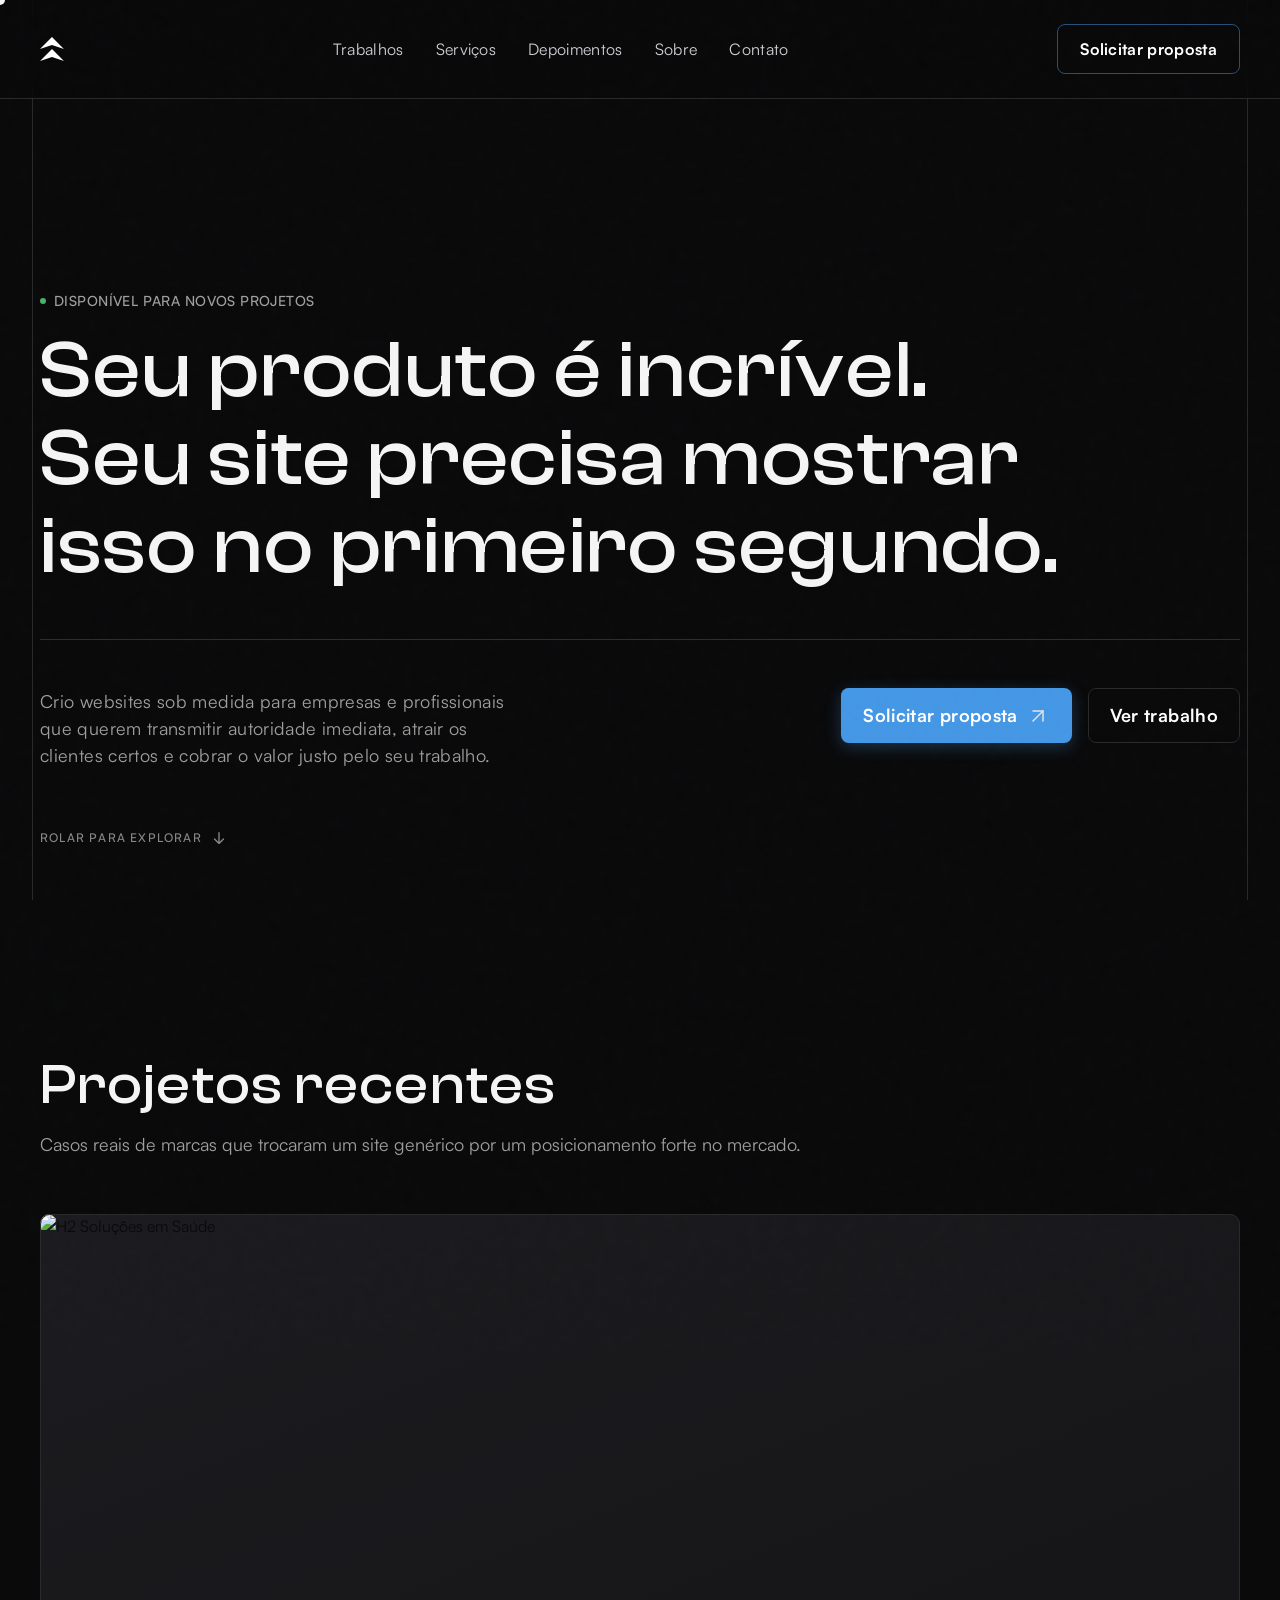
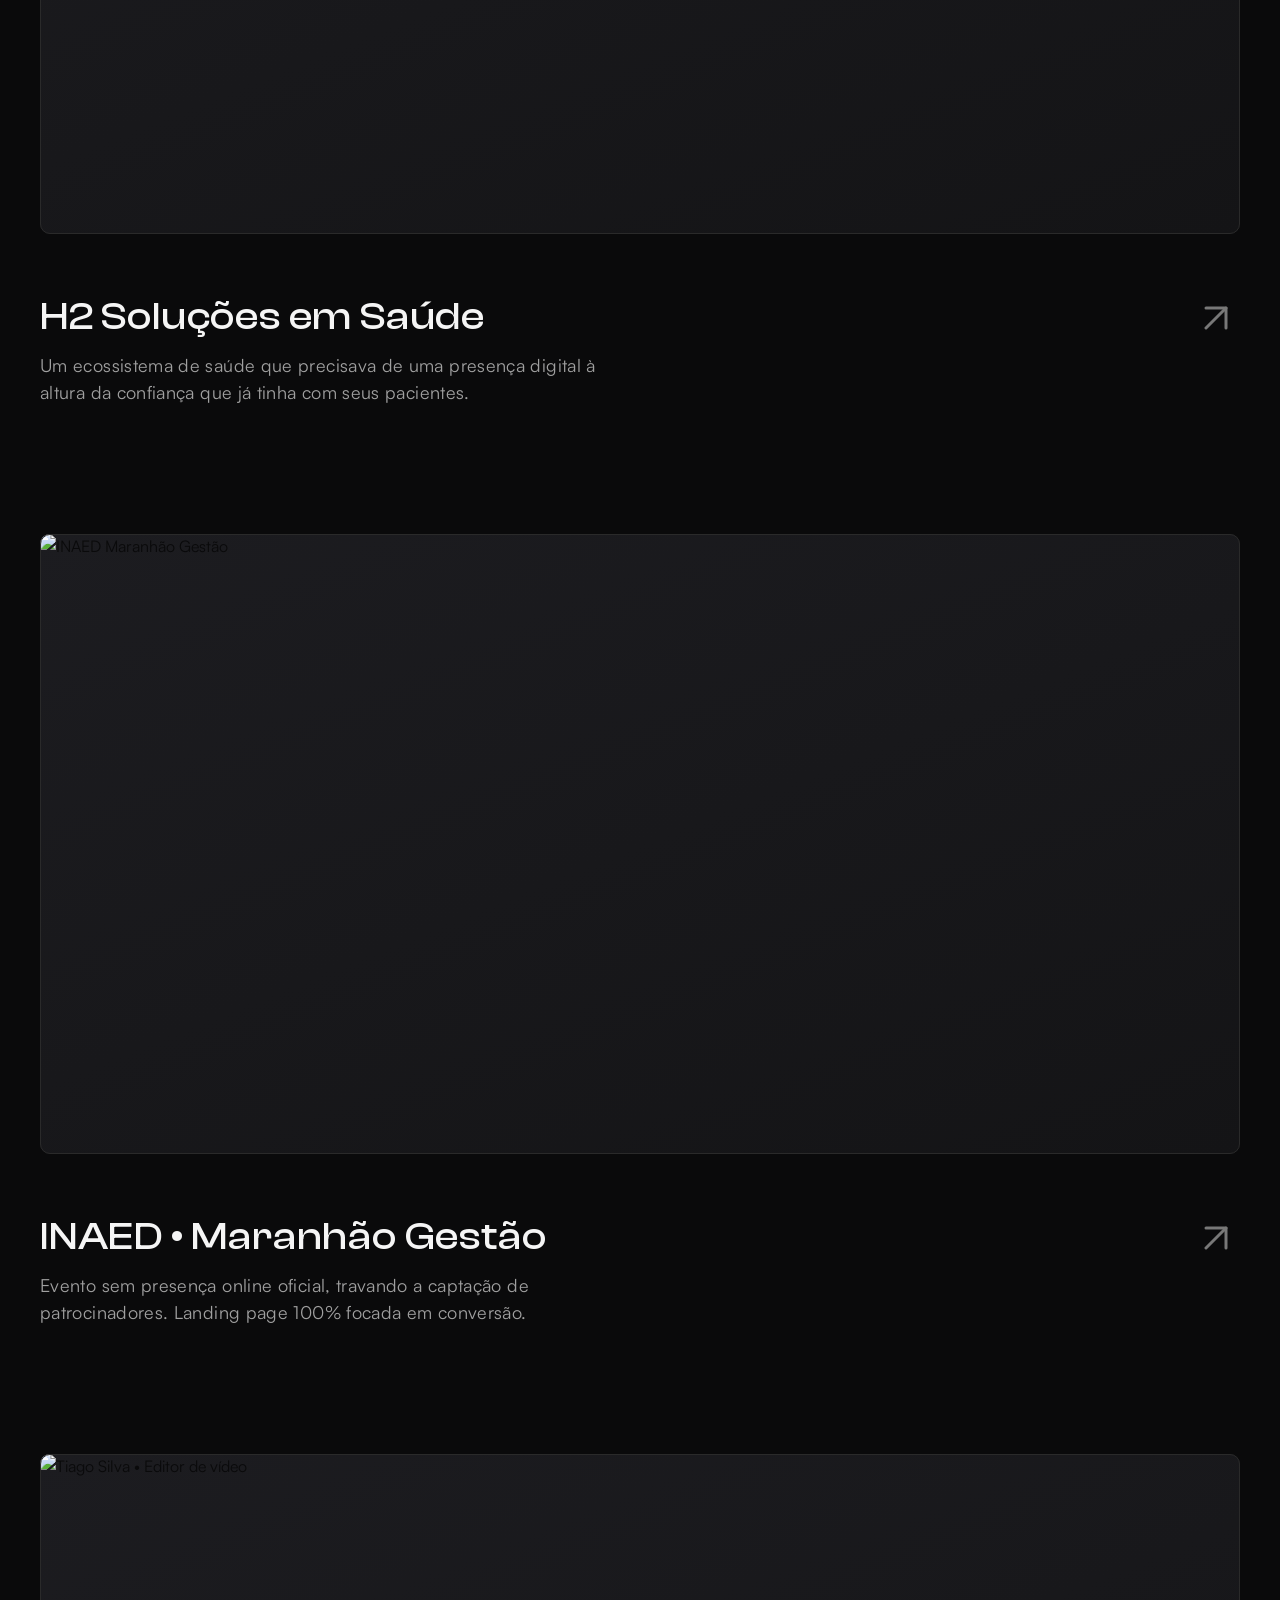
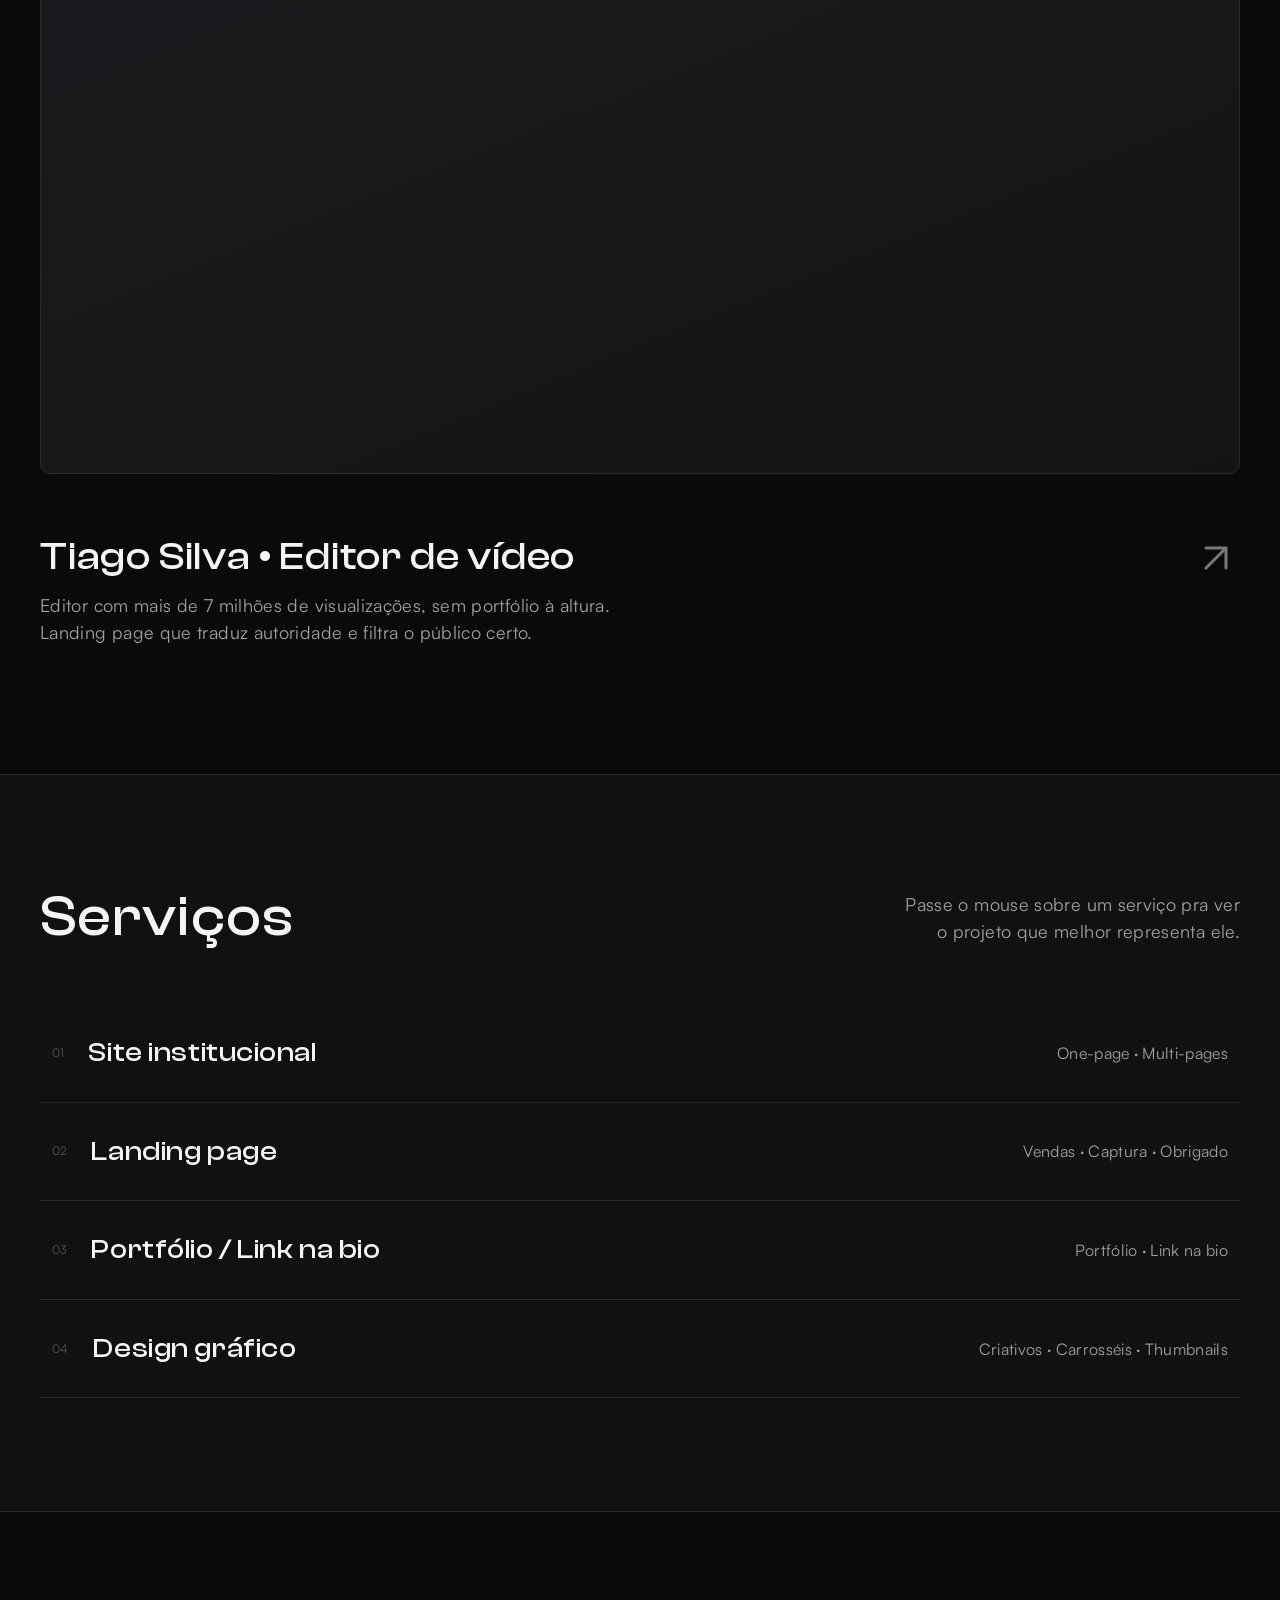
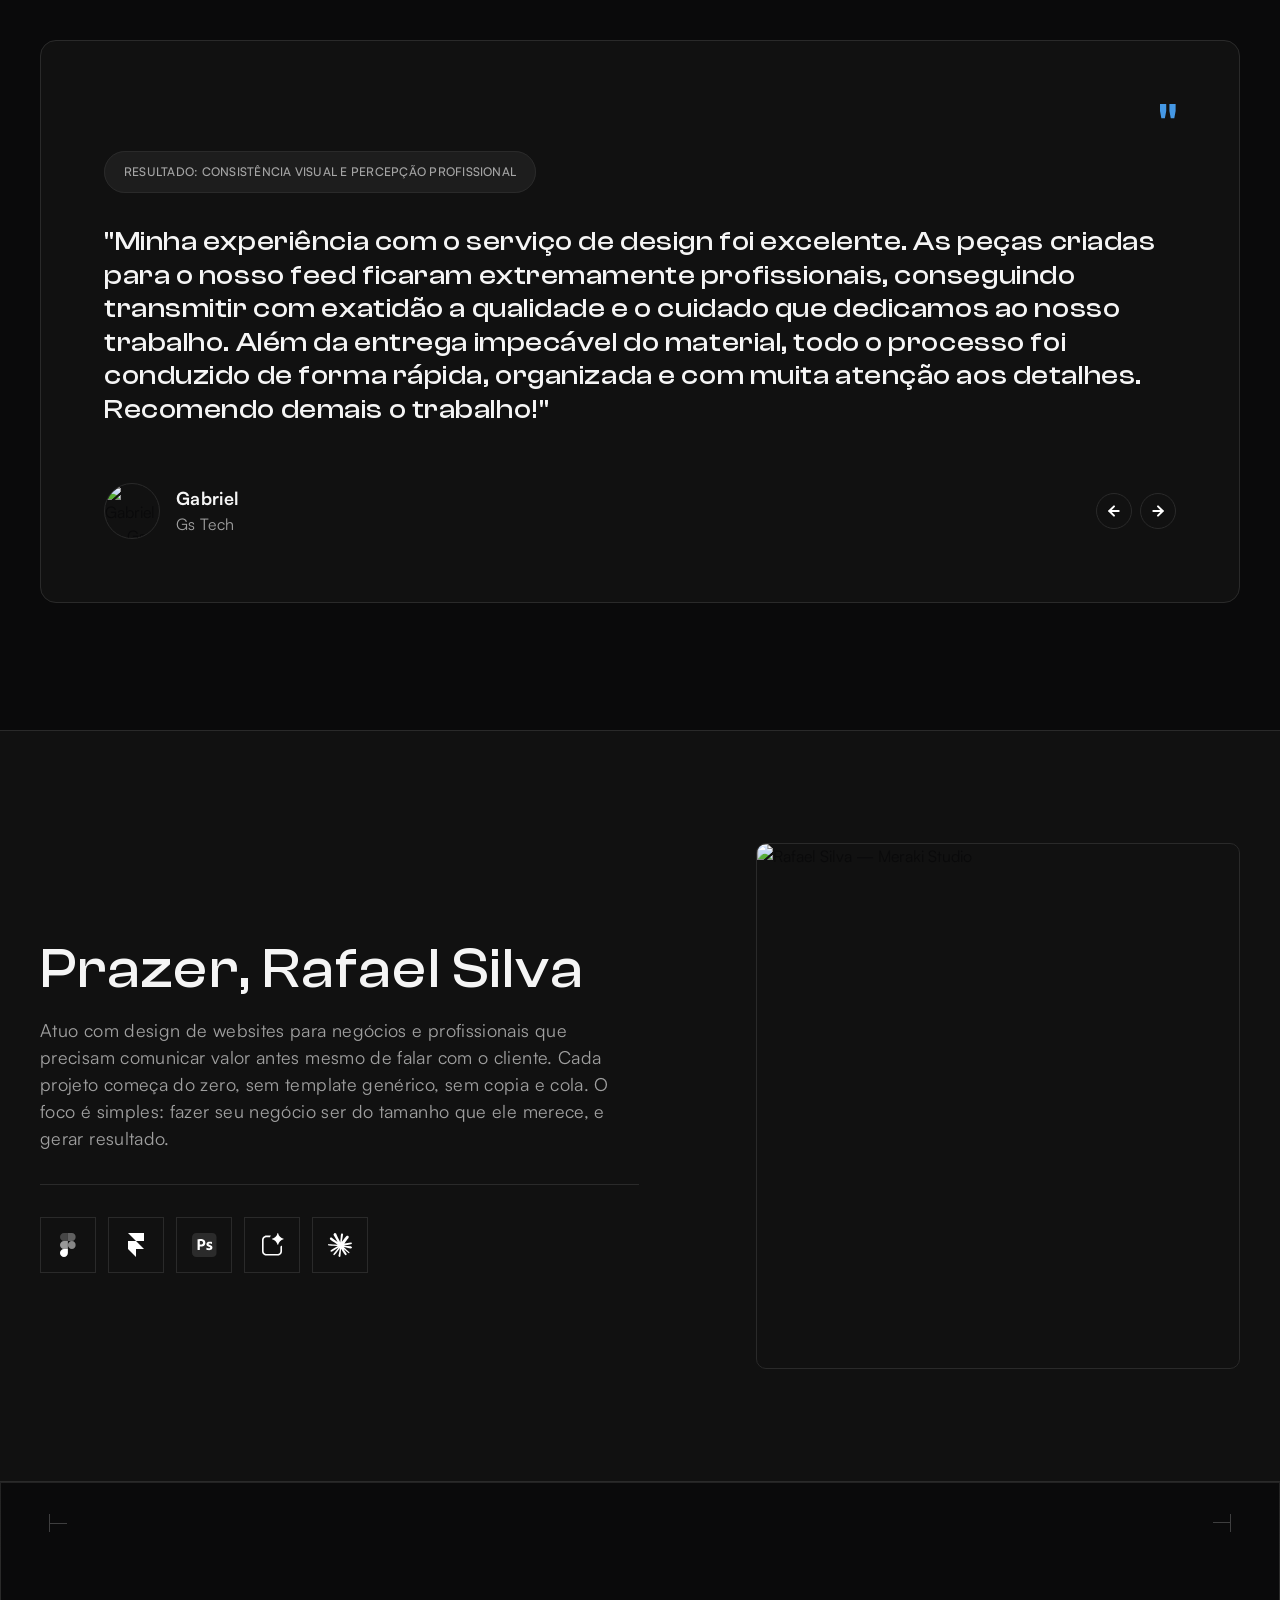
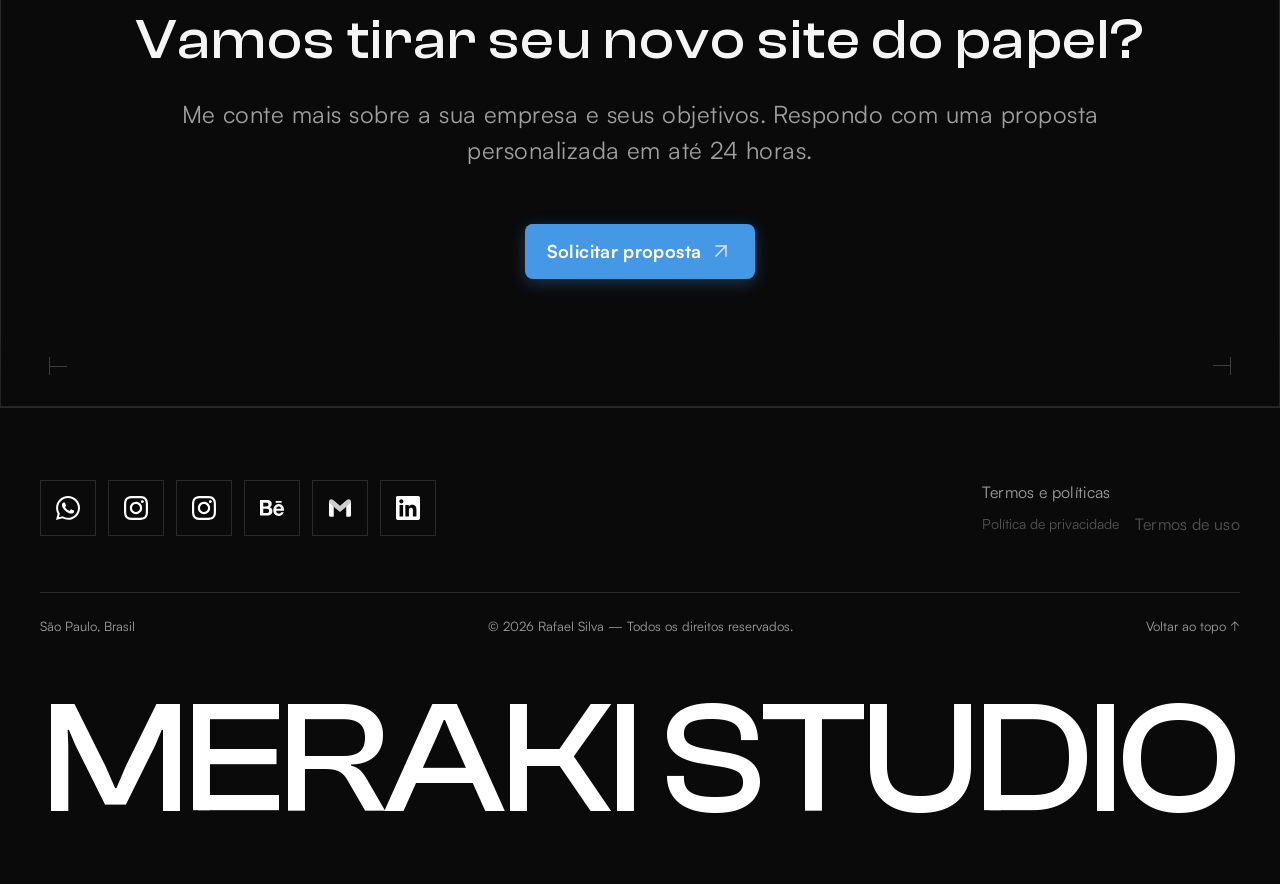
==== commit 07182c7c: "Perf: Revert image resizing, replace Google Fonts Inter with local Satoshi, fix footer socials ARIA " ====
--- a/index.html
+++ b/index.html
@@ -61,11 +61,6 @@
   <link rel="dns-prefetch" href="https://res.cloudinary.com" />
 
   <!-- Fonts -->
-  <link rel="preconnect" href="https://fonts.googleapis.com" />
-  <link rel="preconnect" href="https://fonts.gstatic.com" crossorigin />
-  <link rel="stylesheet" href="https://fonts.googleapis.com/css2?family=Inter:wght@400;500&display=swap" media="print" onload="this.media='all'" />
-  <noscript><link rel="stylesheet" href="https://fonts.googleapis.com/css2?family=Inter:wght@400;500&display=swap" /></noscript>
-
   <!-- Preload Critical Local Fonts to Prevent Flash of Invisible Text (FOIT) -->
   <link rel="preload" href="./fonts/ClashDisplay-Medium.woff2" as="font" type="font/woff2" crossorigin />
   <link rel="preload" href="./fonts/Satoshi-Variable.woff2" as="font" type="font/woff2" crossorigin />
@@ -244,7 +239,7 @@
         <article class="project-card reveal" id="projeto-h2-saude">
           <a href="projetos/h2solucoes.html" class="project-card__link-wrapper">
             <div class="project-card__mockup" aria-label="Mockup do projeto H2 Soluções em Saúde">
-              <img src="https://res.cloudinary.com/dxlwbkzqq/image/upload/v1784945924/01_Abertura_1_pjjmzs.webp" alt="H2 Soluções em Saúde" class="project-card__mockup-img" loading="lazy" decoding="async" />
+              <img src="https://res.cloudinary.com/dxlwbkzqq/image/upload/f_auto,q_auto/v1784945924/01_Abertura_1_pjjmzs.webp" alt="H2 Soluções em Saúde" class="project-card__mockup-img" loading="lazy" decoding="async" />
             </div>
           </a>
           <div class="project-card__info">
@@ -265,7 +260,7 @@
         <article class="project-card reveal" id="projeto-inaed">
           <a href="projetos/inaed.html" class="project-card__link-wrapper">
             <div class="project-card__mockup" aria-label="Mockup do projeto INAED Maranhão Gestão">
-              <img src="https://res.cloudinary.com/dxlwbkzqq/image/upload/v1784945327/01_Abertura_sr82gt.webp" alt="INAED Maranhão Gestão" class="project-card__mockup-img" loading="lazy" decoding="async" />
+              <img src="https://res.cloudinary.com/dxlwbkzqq/image/upload/f_auto,q_auto/v1784945327/01_Abertura_sr82gt.webp" alt="INAED Maranhão Gestão" class="project-card__mockup-img" loading="lazy" decoding="async" />
             </div>
           </a>
           <div class="project-card__info">
@@ -286,7 +281,7 @@
         <article class="project-card reveal" id="projeto-tiago-silva">
           <a href="projetos/tiagosilva.html" class="project-card__link-wrapper">
             <div class="project-card__mockup" aria-label="Mockup do projeto Tiago Silva Editor de vídeo">
-              <img src="https://res.cloudinary.com/dxlwbkzqq/image/upload/v1784946922/01_Abertura_resultado_lc2or7.webp" alt="Tiago Silva • Editor de vídeo" class="project-card__mockup-img" loading="lazy" decoding="async" />
+              <img src="https://res.cloudinary.com/dxlwbkzqq/image/upload/f_auto,q_auto/v1784946922/01_Abertura_resultado_lc2or7.webp" alt="Tiago Silva • Editor de vídeo" class="project-card__mockup-img" loading="lazy" decoding="async" />
             </div>
           </a>
           <div class="project-card__info">
@@ -682,30 +677,36 @@
       <div class="footer__top">
 
         <!-- Social icons -->
-        <div class="footer__socials" role="list" aria-label="Redes sociais">
+        <div class="footer__socials" aria-label="Redes sociais">
 
           <!-- WhatsApp -->
-          <a class="tool-icon footer__social-link" href="https://api.whatsapp.com/send?phone=5511979637036&text=Ol%C3%A1%20Rafael,%20tudo%20bem?%20Vim%20do%20seu%20site%20e%20preciso%20tirar%20algumas%20d%C3%BAvidas..." target="_blank" rel="noopener noreferrer" role="listitem" aria-label="WhatsApp">
+          <a class="tool-icon footer__social-link" href="https://api.whatsapp.com/send?phone=5511979637036&text=Ol%C3%A1%20Rafael,%20tudo%20bem?%20Vim%20do%20seu%20site%20e%20preciso%20tirar%20algumas%20d%C3%BAvidas..." target="_blank" rel="noopener noreferrer" aria-label="WhatsApp">
             <svg width="24" height="24" viewBox="0 0 24 24" fill="none" xmlns="http://www.w3.org/2000/svg" aria-hidden="true">
               <path fill-rule="evenodd" clip-rule="evenodd" d="M20.5031 3.48504C18.2473 1.23872 15.2471 0.00112707 12.0504 0C5.4634 0 0.102533 5.33065 0.100267 11.883C0.0991333 13.9776 0.649733 16.0221 1.69547 17.8239L0 23.9825L6.33493 22.33C8.0802 23.2771 10.0455 23.7756 12.0453 23.7762H12.0504C18.6363 23.7762 23.9977 18.445 24 11.8927C24.0011 8.7171 22.7595 5.73182 20.5031 3.48557V3.48504ZM12.0504 21.7693H12.0464C10.2644 21.7688 8.51627 21.2924 6.991 20.3926L6.62833 20.1784L2.86893 21.159L3.87227 17.5139L3.63613 17.1401C2.642 15.5674 2.1166 13.7497 2.11773 11.8836C2.12007 6.43783 6.57553 2.00692 12.0545 2.00692C14.7073 2.00804 17.201 3.03653 19.0763 4.90382C20.9517 6.77059 21.9837 9.25273 21.9825 11.8915C21.9802 17.3379 17.5247 21.7688 12.0504 21.7688V21.7693ZM17.4983 14.372C17.1998 14.2232 15.7319 13.5052 15.4579 13.4061C15.1841 13.3069 14.9853 13.2574 14.7864 13.5548C14.5876 13.8523 14.0152 14.5213 13.841 14.719C13.6668 14.9173 13.4926 14.9418 13.1941 14.793C12.8956 14.6443 11.9335 14.3309 10.7927 13.3195C9.9052 12.532 9.3058 11.5599 9.13167 11.2624C8.95747 10.965 9.11333 10.8043 9.26227 10.6567C9.39633 10.5234 9.5608 10.3097 9.71033 10.1365C9.85993 9.96325 9.9092 9.83907 10.0089 9.6413C10.1086 9.44301 10.0587 9.26983 9.98427 9.12106C9.90973 8.97235 9.31273 7.51074 9.06347 6.91644C8.82107 6.33752 8.57473 6.41615 8.39193 6.40648C8.21773 6.39786 8.01893 6.3962 7.81953 6.3962C7.62013 6.3962 7.29693 6.47032 7.02307 6.76774C6.7492 7.06515 5.97793 7.78369 5.97793 9.24471C5.97793 10.7057 7.04773 12.1183 7.19727 12.3166C7.3468 12.5149 9.30293 15.5139 12.2979 16.8005C13.0102 17.1065 13.5665 17.2894 14.0003 17.4262C14.7154 17.6524 15.3663 17.6205 15.8808 17.5441C16.4544 17.4587 17.6473 16.8256 17.896 16.1321C18.1447 15.4386 18.1447 14.8437 18.0702 14.7201C17.9957 14.5964 17.7963 14.5218 17.4978 14.3731L17.4983 14.372Z" fill="white"/>
             </svg>
           </a>
           <!-- Instagram -->
-          <a class="tool-icon footer__social-link" href="https://www.instagram.com/rafasilva_web/" target="_blank" rel="noopener noreferrer" role="listitem" aria-label="Instagram">
+          <a class="tool-icon footer__social-link" href="https://www.instagram.com/rafasilva_web/" target="_blank" rel="noopener noreferrer" aria-label="Instagram">
             <svg width="24" height="24" viewBox="0 0 24 24" fill="none" xmlns="http://www.w3.org/2000/svg" aria-hidden="true">
               <path d="M7.03008 0.0840168C5.75328 0.144217 4.88138 0.348017 4.11908 0.647417C3.33028 0.954917 2.66158 1.36742 1.99628 2.03512C1.33108 2.70282 0.921282 3.37192 0.616082 4.16212C0.320682 4.92592 0.120482 5.79862 0.0640816 7.07612C0.00768159 8.35362 -0.00481841 8.76432 0.00148159 12.0231C0.00768159 15.2817 0.0220816 15.6902 0.0839816 16.9704C0.144982 18.2469 0.347982 19.1186 0.647482 19.8811C0.955482 20.67 1.36748 21.3384 2.03548 22.0039C2.70338 22.6694 3.37198 23.0782 4.16398 23.3839C4.92718 23.6789 5.80008 23.88 7.07738 23.9359C8.35468 23.9919 8.76578 24.0049 12.0236 23.9986C15.2814 23.9924 15.6916 23.9779 16.9714 23.9172C18.2514 23.8565 19.1184 23.652 19.8812 23.3539C20.6701 23.0453 21.339 22.6339 22.004 21.9658C22.669 21.2976 23.0785 20.628 23.3835 19.8374C23.6792 19.0742 23.8801 18.2014 23.9355 16.925C23.9915 15.6441 24.0047 15.2352 23.9985 11.977C23.9922 8.71872 23.9775 8.31022 23.9168 7.03052C23.8561 5.75082 23.6528 4.88182 23.3535 4.11882C23.0451 3.32992 22.6335 2.66202 21.9659 1.99602C21.2982 1.33002 20.628 0.920817 19.8378 0.616517C19.074 0.321017 18.2017 0.119717 16.9244 0.0645168C15.6471 0.00931678 15.236 -0.00498321 11.977 0.00141679C8.71798 0.00761679 8.30998 0.0216168 7.03008 0.0840168ZM7.17028 21.7771C6.00028 21.7262 5.36498 21.5318 4.94158 21.3691C4.38098 21.1531 3.98158 20.892 3.55968 20.4741C3.13768 20.0563 2.87858 19.6555 2.65968 19.0961C2.49528 18.6727 2.29728 18.0381 2.24258 16.8681C2.18308 15.6036 2.17058 15.2239 2.16358 12.0201C2.15658 8.81642 2.16888 8.43712 2.22428 7.17212C2.27428 6.00312 2.46988 5.36712 2.63228 4.94392C2.84828 4.38262 3.10848 3.98392 3.52728 3.56232C3.94608 3.14062 4.34568 2.88092 4.90558 2.66202C5.32858 2.49692 5.96308 2.30062 7.13258 2.24492C8.39808 2.18492 8.77728 2.17292 11.9806 2.16592C15.1839 2.15892 15.5641 2.17092 16.8301 2.22672C17.9991 2.27752 18.6354 2.47122 19.0581 2.63472C19.6189 2.85072 20.0181 3.11012 20.4397 3.52972C20.8614 3.94912 21.1213 4.34732 21.3402 4.90842C21.5055 5.33012 21.7019 5.96442 21.7571 7.13472C21.8173 8.40022 21.831 8.77972 21.8367 11.9827C21.8425 15.1857 21.8312 15.5661 21.7757 16.8307C21.7247 18.0007 21.5307 18.6362 21.3677 19.0601C21.1517 19.6205 20.8914 20.0201 20.4723 20.4415C20.0533 20.863 19.6542 21.1226 19.094 21.3415C18.6716 21.5064 18.0363 21.7032 16.8678 21.7589C15.6022 21.8184 15.223 21.8309 12.0185 21.8379C8.81398 21.8449 8.43578 21.8319 7.17028 21.7771ZM16.953 5.58642C16.9535 5.87125 17.0384 6.14954 17.197 6.38609C17.3557 6.62265 17.5809 6.80684 17.8443 6.91537C18.1076 7.02391 18.3972 7.05191 18.6765 6.99583C18.9557 6.93975 19.2121 6.80212 19.4131 6.60034C19.6141 6.39855 19.7508 6.14169 19.8058 5.86222C19.8609 5.58276 19.8318 5.29325 19.7223 5.03032C19.6128 4.76739 19.4277 4.54284 19.1906 4.38508C18.9534 4.22731 18.6748 4.14342 18.39 4.14402C18.0082 4.14481 17.6423 4.29721 17.3728 4.56769C17.1034 4.83818 16.9523 5.20461 16.953 5.58642ZM5.83848 12.012C5.84518 15.4152 8.60908 18.1677 12.0115 18.1613C15.4141 18.1548 18.1685 15.3912 18.1621 11.988C18.1556 8.58482 15.3911 5.83152 11.9881 5.83822C8.58508 5.84492 5.83208 8.60922 5.83848 12.012ZM7.99998 12.0077C7.99842 11.2166 8.23149 10.4428 8.66971 9.78412C9.10793 9.12546 9.73163 8.61154 10.4619 8.30735C11.1922 8.00315 11.9963 7.92234 12.7726 8.07514C13.5488 8.22794 14.2623 8.60749 14.8228 9.16578C15.3833 9.72408 15.7657 10.436 15.9216 11.2117C16.0774 11.9873 15.9998 12.7917 15.6985 13.5232C15.3972 14.2547 14.8858 14.8804 14.2289 15.3213C13.572 15.7621 12.7991 15.9982 12.008 15.9998C11.4827 16.0009 10.9623 15.8985 10.4766 15.6985C9.99082 15.4985 9.54925 15.2047 9.17706 14.834C8.80487 14.4633 8.50935 14.0229 8.30739 13.5379C8.10542 13.053 8.00097 12.533 7.99998 12.0077Z" fill="white"/>
             </svg>
           </a>
+          <!-- Instagram -->
+          <a class="tool-icon footer__social-link" href="https://www.instagram.com/rafasilva_web/" target="_blank" rel="noopener noreferrer" aria-label="Instagram">
+            <svg width="24" height="24" viewBox="0 0 24 24" fill="none" xmlns="http://www.w3.org/2000/svg" aria-hidden="true">
+              <path d="M7.03008 0.0840168C5.75328 0.144217 4.88138 0.348017 4.11908 0.647417C3.33028 0.954917 2.66158 1.36742 1.99628 2.03512C1.33108 2.70282 0.921282 3.37192 0.616082 4.16212C0.320682 4.92592 0.120482 5.79862 0.0640816 7.07612C0.00768159 8.35362 -0.00481841 8.76432 0.00148159 12.0231C0.00768159 15.2817 0.0220816 15.6902 0.0839816 16.9704C0.144982 18.2469 0.347982 19.1186 0.647482 19.8811C0.955482 20.67 1.36748 21.3384 2.03548 22.0039C2.70338 22.6694 3.37198 23.0782 4.16398 23.3839C4.92718 23.6789 5.80008 23.88 7.07738 23.9359C8.35468 23.9919 8.76578 24.0049 12.0236 23.9986C15.2814 23.9924 15.6916 23.9779 16.9714 23.9172C18.2514 23.8565 19.1184 23.652 19.8812 23.3539C20.6701 23.0453 21.339 22.6339 22.004 21.9658C22.669 21.2976 23.0785 20.628 23.3835 19.8374C23.6792 19.0742 23.8801 18.2014 23.9355 16.925C23.9915 15.6441 24.0047 15.2352 23.9985 11.977C23.9922 8.71872 23.9775 8.31022 23.9168 7.03052C23.8561 5.75082 23.6528 4.88182 23.3535 4.11882C23.0451 3.32992 22.6335 2.66202 21.9659 1.99602C21.2982 1.33002 20.628 0.920817 19.8378 0.616517C19.074 0.321017 18.2017 0.119717 16.9244 0.0645168C15.6471 0.00931678 15.236 -0.00498321 11.977 0.00141679C8.71798 0.00761679 8.30998 0.0216168 7.03008 0.0840168ZM7.17028 21.7771C6.00028 21.7262 5.36498 21.5318 4.94158 21.3691C4.38098 21.1531 3.98158 20.892 3.55968 20.4741C3.13768 20.0563 2.87858 19.6555 2.65968 19.0961C2.49528 18.6727 2.29728 18.0381 2.24258 16.8681C2.18308 15.6036 2.17058 15.2239 2.16358 12.0201C2.15658 8.81642 2.16888 8.43712 2.22428 7.17212C2.27428 6.00312 2.46988 5.36712 2.63228 4.94392C2.84828 4.38262 3.10848 3.98392 3.52728 3.56232C3.94608 3.14062 4.34568 2.88092 4.90558 2.66202C5.32858 2.49692 5.96308 2.30062 7.13258 2.24492C8.39808 2.18492 8.77728 2.17292 11.9806 2.16592C15.1839 2.15892 15.5641 2.17092 16.8301 2.22672C17.9991 2.27752 18.6354 2.47122 19.0581 2.63472C19.6189 2.85072 20.0181 3.11012 20.4397 3.52972C20.8614 3.94912 21.1213 4.34732 21.3402 4.90842C21.5055 5.33012 21.7019 5.96442 21.7571 7.13472C21.8173 8.40022 21.831 8.77972 21.8367 11.9827C21.8425 15.1857 21.8312 15.5661 21.7757 16.8307C21.7247 18.0007 21.5307 18.6362 21.3677 19.0601C21.1517 19.6205 20.8914 20.0201 20.4723 20.4415C20.0533 20.863 19.6542 21.1226 19.094 21.3415C18.6716 21.5064 18.0363 21.7032 16.8678 21.7589C15.6022 21.8184 15.223 21.8309 12.0185 21.8379C8.81398 21.8449 8.43578 21.8319 7.17028 21.7771ZM16.953 5.58642C16.9535 5.87125 17.0384 6.14954 17.197 6.38609C17.3557 6.62265 17.5809 6.80684 17.8443 6.91537C18.1076 7.02391 18.3972 7.05191 18.6765 6.99583C18.9557 6.93975 19.2121 6.80212 19.4131 6.60034C19.6141 6.39855 19.7508 6.14169 19.8058 5.86222C19.8609 5.58276 19.8318 5.29325 19.7223 5.03032C19.6128 4.76739 19.4277 4.54284 19.1906 4.38508C18.9534 4.22731 18.6748 4.14342 18.39 4.14402C18.0082 4.14481 17.6423 4.29721 17.3728 4.56769C17.1034 4.83818 16.9523 5.20461 16.953 5.58642ZM5.83848 12.012C5.84518 15.4152 8.60908 18.1677 12.0115 18.1613C15.4141 18.1548 18.1685 15.3912 18.1621 11.988C18.1556 8.58482 15.3911 5.83152 11.9881 5.83822C8.58508 5.84492 5.83208 8.60922 5.83848 12.012ZM7.99998 12.0077C7.99842 11.2166 8.23149 10.4428 8.66971 9.78412C9.10793 9.12546 9.73163 8.61154 10.4619 8.30735C11.1922 8.00315 11.9963 7.92234 12.7726 8.07514C13.5488 8.22794 14.2623 8.60749 14.8228 9.16578C15.3833 9.72408 15.7657 10.436 15.9216 11.2117C16.0774 11.9873 15.9998 12.7917 15.6985 13.5232C15.3972 14.2547 14.8858 14.8804 14.2289 15.3213C13.572 15.7621 12.7991 15.9982 12.008 15.9998C11.4827 16.0009 10.9623 15.8985 10.4766 15.6985C9.99082 15.4985 9.54925 15.2047 9.17706 14.834C8.80487 14.4633 8.50935 14.0229 8.30739 13.5379C8.10542 13.053 8.00097 12.533 7.99998 12.0077Z" fill="white"/>
+            </svg>
+          </a>
 
           <!-- Behance -->
-          <a class="tool-icon footer__social-link" href="https://www.behance.net/rafaeldesignr" target="_blank" rel="noopener noreferrer" role="listitem" aria-label="Behance">
+          <a class="tool-icon footer__social-link" href="https://www.behance.net/rafaeldesignr" target="_blank" rel="noopener noreferrer" aria-label="Behance">
             <svg width="24" height="24" viewBox="0 0 24 24" fill="none" xmlns="http://www.w3.org/2000/svg" aria-hidden="true">
               <path d="M16.969 16.9268C17.2235 17.1625 17.5232 17.3441 17.85 17.4605C18.1768 17.5768 18.5238 17.6256 18.87 17.6038C19.4186 17.6178 19.9566 17.4509 20.401 17.1288C20.763 16.8938 21.037 16.5448 21.18 16.1388H23.765C23.4896 17.2966 22.8173 18.3212 21.865 19.0348C20.9508 19.6415 19.8706 19.949 18.774 19.9148C17.9913 19.9251 17.2146 19.7778 16.49 19.4818C15.8342 19.2086 15.2462 18.7953 14.767 18.2708C14.2898 17.7215 13.9231 17.0852 13.687 16.3968C13.4223 15.6272 13.2927 14.8176 13.304 14.0038C13.299 13.2038 13.433 12.4088 13.7 11.6548C14.0601 10.5946 14.746 9.67522 15.6597 9.028C16.5735 8.38077 17.6683 8.03877 18.788 8.05084C19.615 8.03369 20.4327 8.22745 21.164 8.61384C21.825 8.97584 22.395 9.48384 22.832 10.0988C23.2784 10.7438 23.5984 11.4676 23.775 12.2318C23.969 13.0528 24.038 13.8978 23.98 14.7398H16.281C16.218 15.5298 16.465 16.3138 16.969 16.9268ZM6.947 4.08384C7.59529 4.0721 8.24263 4.13858 8.875 4.28184C9.40769 4.3979 9.91339 4.61443 10.365 4.91984C10.783 5.22284 11.113 5.63084 11.323 6.10184C11.564 6.68084 11.68 7.30484 11.664 7.93184C11.6919 8.62105 11.5159 9.30318 11.158 9.89284C10.7822 10.4495 10.2628 10.8941 9.655 11.1798C10.4802 11.4021 11.199 11.9117 11.682 12.6168C12.146 13.3638 12.379 14.2318 12.352 15.1108C12.3679 15.8116 12.2232 16.5067 11.929 17.1428C11.6574 17.6985 11.2591 18.1825 10.766 18.5558C10.2593 18.9258 9.68876 19.1994 9.083 19.3628C8.45517 19.5368 7.80648 19.6239 7.155 19.6218H0V4.08384H6.947ZM6.712 16.9838C7.02 16.9878 7.328 16.9548 7.628 16.8848C7.90234 16.8246 8.16244 16.7118 8.394 16.5528C8.622 16.3948 8.805 16.1818 8.928 15.9338C9.07 15.6168 9.136 15.2708 9.119 14.9248C9.14994 14.6089 9.10817 14.2902 8.99689 13.9929C8.88561 13.6956 8.70777 13.4278 8.477 13.2098C7.98742 12.8498 7.38781 12.6712 6.781 12.7048H3.241V16.9838H6.712ZM20.347 11.0168C20.1316 10.8014 19.8725 10.6346 19.5872 10.5278C19.3018 10.4211 18.9969 10.3767 18.693 10.3978C18.2895 10.3822 17.8888 10.4714 17.53 10.6568C17.2457 10.8131 16.995 11.0238 16.792 11.2768C16.6112 11.5135 16.4768 11.7822 16.396 12.0688C16.322 12.3078 16.276 12.5538 16.259 12.8028H21.028C20.9862 12.1531 20.7496 11.5311 20.349 11.0178L20.347 11.0168ZM6.534 10.3688C7.04366 10.3897 7.54533 10.237 7.957 9.93584C8.356 9.58084 8.564 9.05584 8.517 8.52284C8.52997 8.21587 8.46891 7.91027 8.339 7.63184C8.22817 7.41063 8.05643 7.2257 7.844 7.09884C7.62857 6.95919 7.38644 6.86588 7.133 6.82484C6.85803 6.77108 6.57813 6.74661 6.298 6.75184H3.241V10.3828H6.534V10.3688ZM21.62 5.12184H15.644V6.64884H21.62V5.12184Z" fill="white"/>
             </svg>
           </a>
 
           <!-- Email -->
-          <a class="tool-icon footer__social-link" href="mailto:contato@merakistudio.com.br" role="listitem" aria-label="E-mail">
+          <a class="tool-icon footer__social-link" href="mailto:contato@merakistudio.com.br" aria-label="E-mail">
             <svg width="24" height="24" viewBox="0 0 24 24" fill="none" xmlns="http://www.w3.org/2000/svg" aria-hidden="true">
               <path d="M18.25 5.5H23V19.25C23 20.0784 22.3284 20.75 21.5 20.75H19C18.8011 20.75 18.6103 20.671 18.4697 20.5303C18.329 20.3897 18.25 20.1989 18.25 20V5.5Z" fill="white"/>
               <path d="M5.75 5.5H1V19.25C1 20.0784 1.67163 20.75 2.5 20.75H5C5.19891 20.75 5.38968 20.671 5.53033 20.5303C5.67098 20.3897 5.75 20.1989 5.75 20V5.5Z" fill="white"/>
@@ -714,7 +715,7 @@
           </a>
 
           <!-- LinkedIn -->
-          <a class="tool-icon footer__social-link" href="https://www.linkedin.com/in/rafael-silva-59b212307/" target="_blank" rel="noopener noreferrer" role="listitem" aria-label="LinkedIn">
+          <a class="tool-icon footer__social-link" href="https://www.linkedin.com/in/rafael-silva-59b212307/" target="_blank" rel="noopener noreferrer" aria-label="LinkedIn">
             <svg width="24" height="24" viewBox="0 0 24 24" fill="none" xmlns="http://www.w3.org/2000/svg" aria-hidden="true">
               <path d="M20.4491 20.4495H16.8931V14.8804C16.8931 13.5525 16.8694 11.8429 15.0436 11.8429C13.1915 11.8429 12.9081 13.2899 12.9081 14.7838V20.4491H9.35213V8.99697H12.7658V10.562H12.8137C13.1553 9.97787 13.649 9.49732 14.2421 9.17154C14.8353 8.84577 15.5057 8.68697 16.1819 8.71206C19.7861 8.71206 20.4506 11.0828 20.4506 14.167L20.4491 20.4495ZM5.33963 7.43162C4.19991 7.43181 3.27581 6.508 3.27562 5.36828C3.27544 4.22856 4.19916 3.30447 5.33887 3.30428C6.47859 3.304 7.40269 4.22781 7.40287 5.36753C7.40297 5.91484 7.18566 6.43978 6.79872 6.82687C6.41179 7.21396 5.88694 7.4315 5.33963 7.43162ZM7.11769 20.4496H3.55791V8.99697H7.11759V20.4495L7.11769 20.4496ZM22.2219 0.00174674H1.77103C0.804469 -0.00912826 0.0118125 0.765153 0 1.73172V22.2679C0.0114375 23.235 0.804 24.01 1.77094 23.9999H22.2219C23.1909 24.0119 23.9866 23.2368 24 22.2679V1.73012C23.9862 0.761684 23.1905 -0.0125033 22.2219 0.00015299" fill="white"/>
             </svg>
@@ -810,7 +811,15 @@
     </svg>
   </a>
 
-  <script src="https://cdn.jsdelivr.net/npm/@studio-freight/lenis@1.0.27/dist/lenis.min.js" defer></script>
-  <script src="main.js?v=5" defer></script>
+  <script>
+    // Only load Lenis smooth scroll on desktop (hover-capable) devices
+    if (window.matchMedia('(hover: hover)').matches && !navigator.webdriver) {
+      var s = document.createElement('script');
+      s.src = 'https://cdn.jsdelivr.net/npm/@studio-freight/lenis@1.0.27/dist/lenis.min.js';
+      s.defer = true;
+      document.head.appendChild(s);
+    }
+  </script>
+  <script src="main.js?v=11" defer></script>
 </body>
 </html>
--- a/style.css
+++ b/style.css
@@ -15,6 +15,12 @@
   z-index: 9999;
   animation: noisePlay 0.5s steps(5) infinite;
   will-change: transform;
+}
+
+@media (hover: none), (max-width: 768px) {
+  .noise-overlay {
+    animation: none;
+  }
 }
 
 @keyframes noisePlay {
@@ -466,7 +472,7 @@
 }
 
 .projects__subtitle {
-  font-family: 'Inter', sans-serif;
+  font-family: var(--font-body);
   font-size: 18px;
   font-weight: 400;
   line-height: 27px;
@@ -507,7 +513,7 @@
 }
 
 .project-card__mockup-label {
-  font-family: 'Inter', sans-serif;
+  font-family: var(--font-body);
   font-size: 13px;
   font-weight: 400;
   line-height: 19.5px;
@@ -883,7 +889,7 @@
   font-size: 12px;
   font-weight: 500;
   line-height: 18px;
-  color: #858585;
+  color: #A5A5A5;
   letter-spacing: 0.24px;
 }
 
@@ -1301,7 +1307,7 @@
 }
 
 .footer__terms-link--inter {
-  font-family: 'Inter', sans-serif;
+  font-family: var(--font-body);
   font-size: 14px;
   line-height: 21px;
   letter-spacing: 0;
@@ -1321,7 +1327,7 @@
 }
 
 .footer__bottom-text {
-  font-family: 'Inter', sans-serif;
+  font-family: var(--font-body);
   font-size: 13px;
   font-weight: 400;
   line-height: 19.5px;
@@ -1743,7 +1749,8 @@
   z-index: 10001;
   opacity: 0;
   pointer-events: none;
-  transition: opacity 0.3s ease;
+  visibility: hidden;
+  transition: opacity 0.3s ease, visibility 0.3s ease;
   display: flex;
   flex-direction: column;
 }
@@ -1751,6 +1758,7 @@
 .mobile-menu.active {
   opacity: 1;
   pointer-events: auto;
+  visibility: visible;
 }
 
 .mobile-menu__inner {
@@ -1837,13 +1845,15 @@
   justify-content: center;
   opacity: 0;
   pointer-events: none;
-  transition: opacity 0.3s ease;
+  visibility: hidden;
+  transition: opacity 0.3s ease, visibility 0.3s ease;
   padding: 20px;
 }
 
 .modal.active {
   opacity: 1;
   pointer-events: auto;
+  visibility: visible;
 }
 
 .modal__backdrop {
